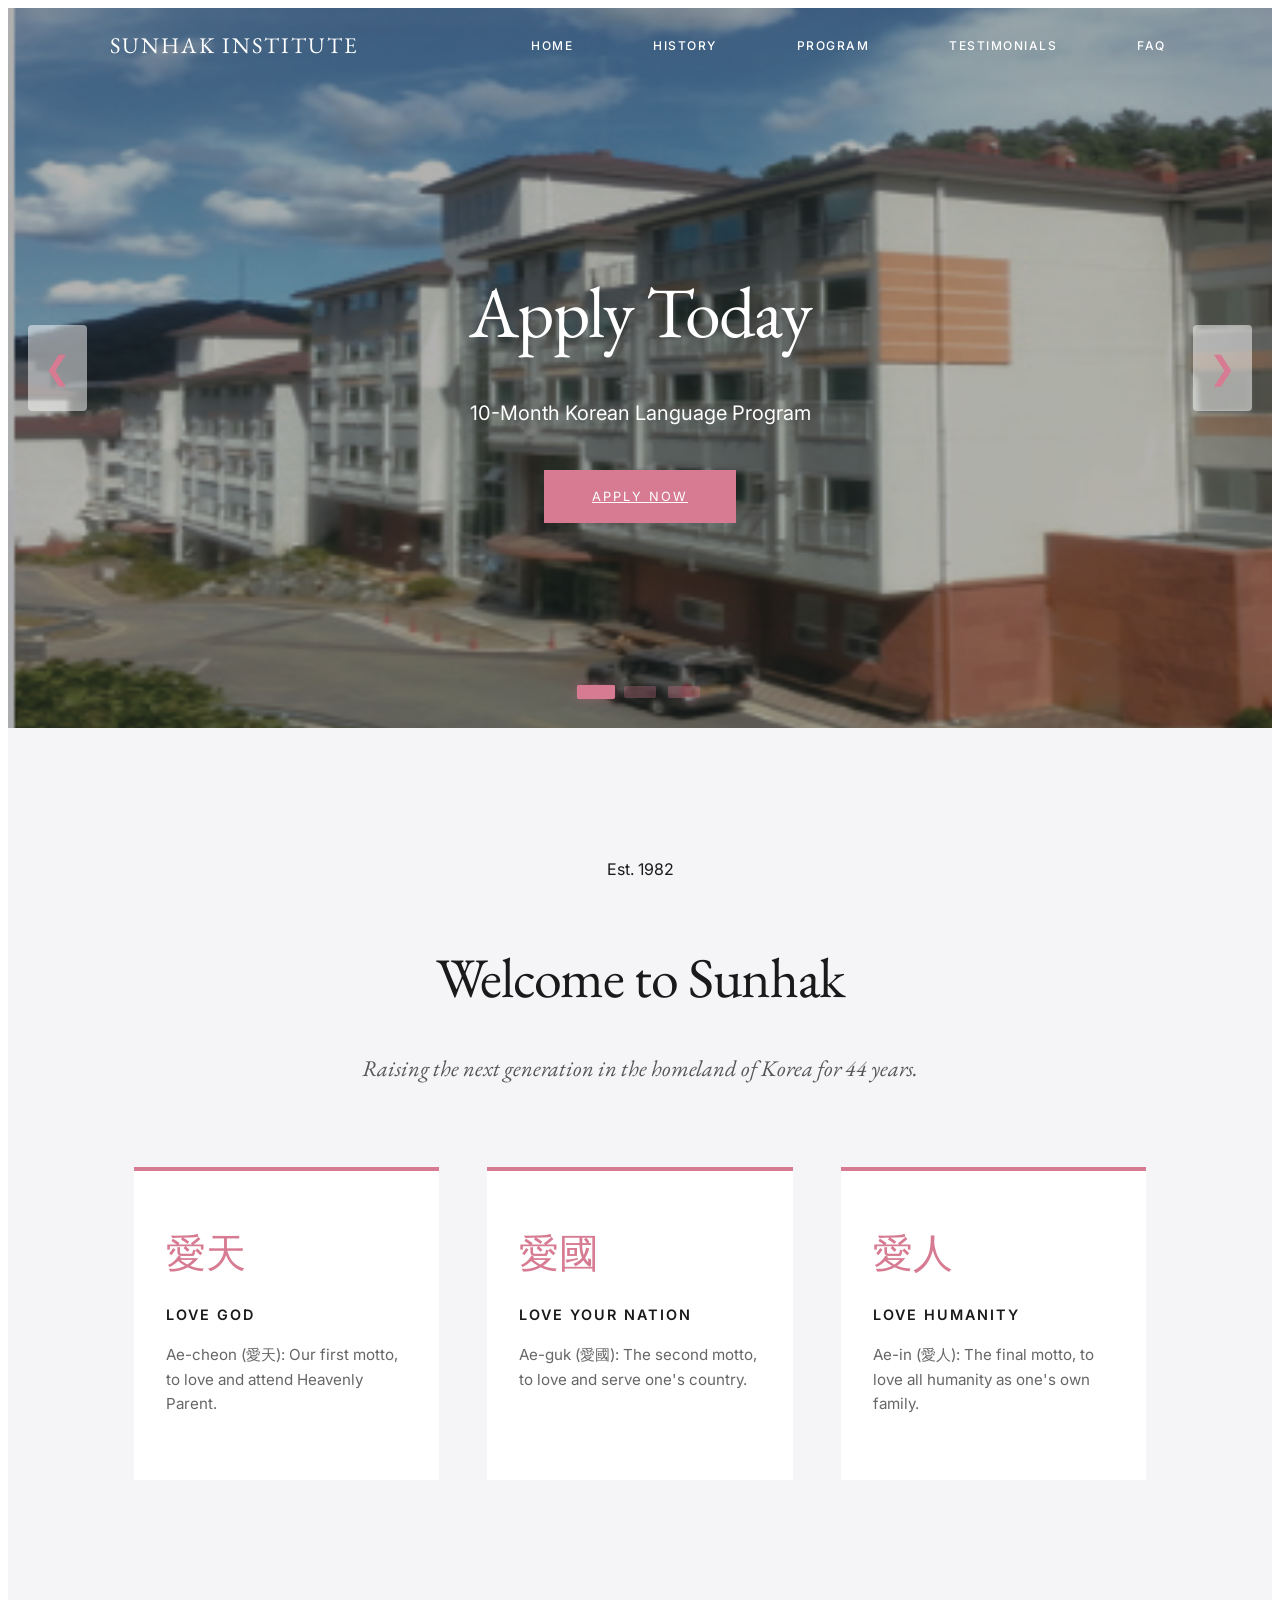
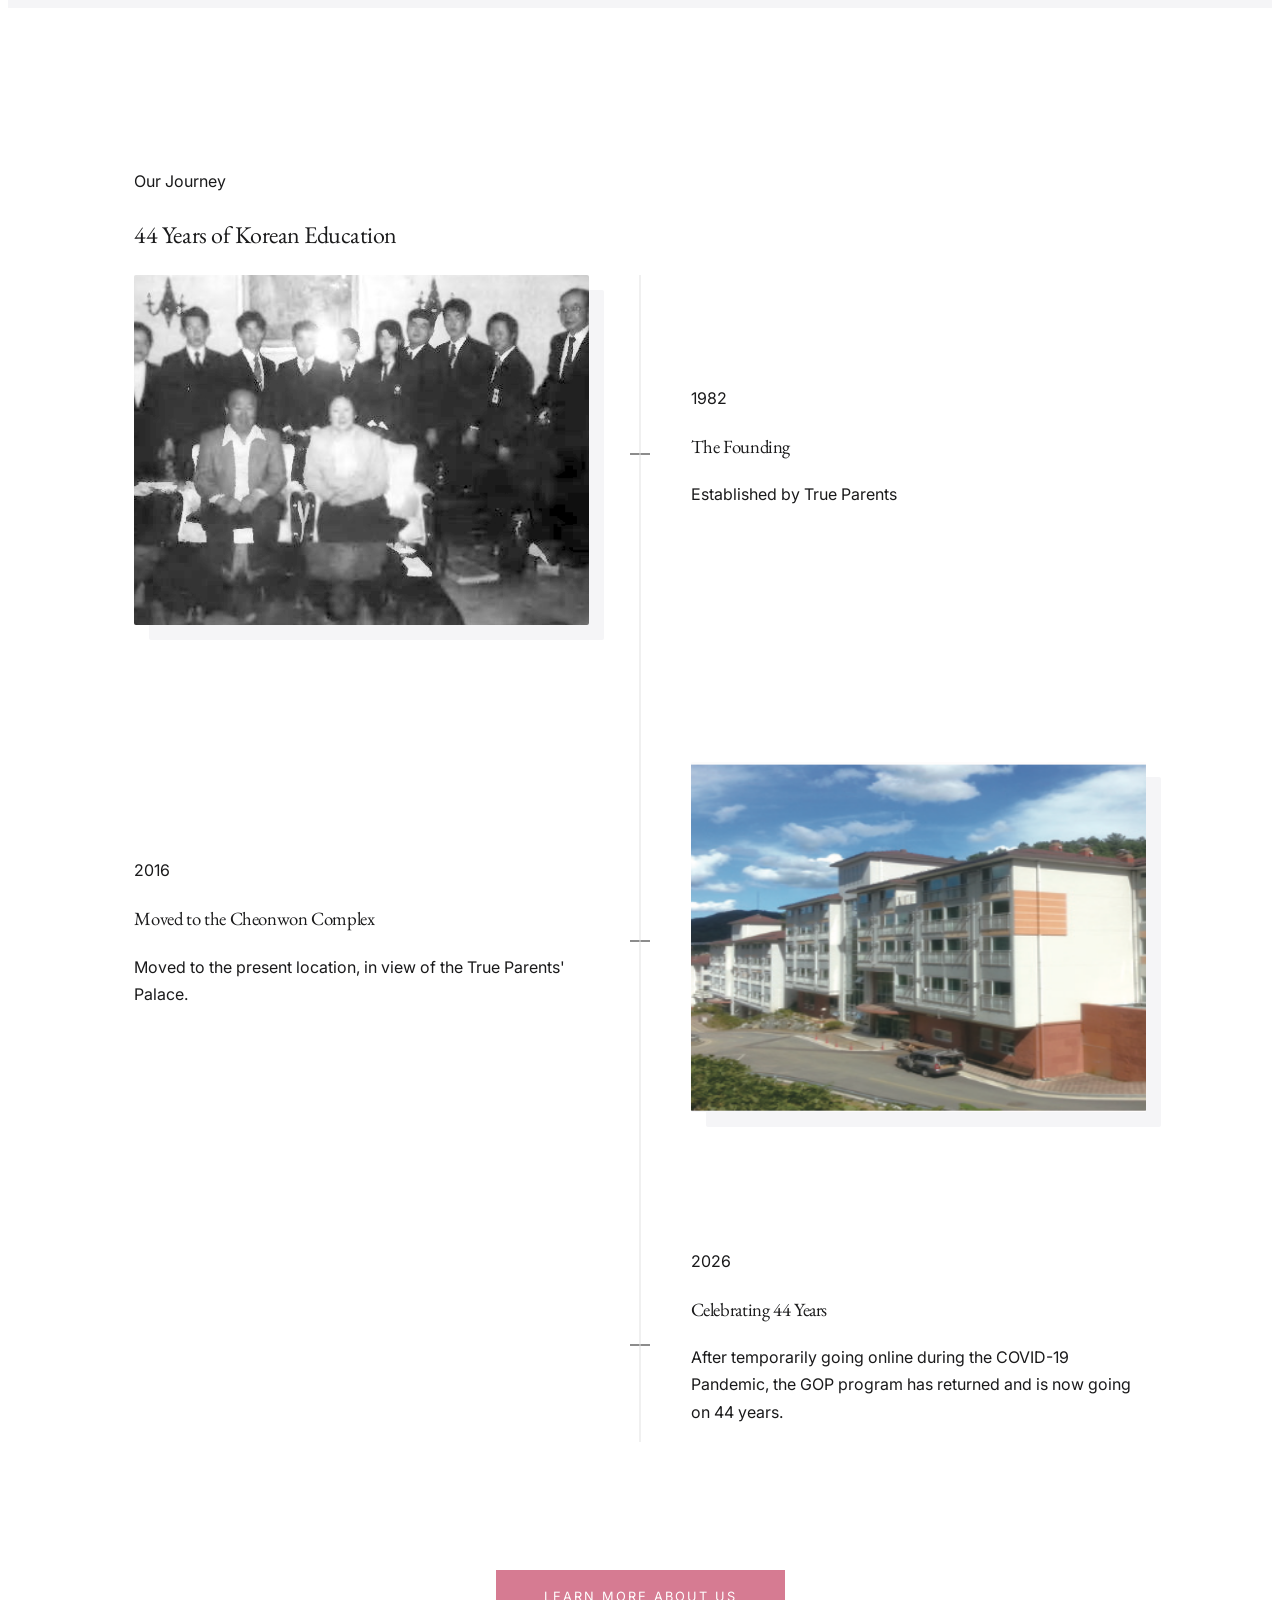
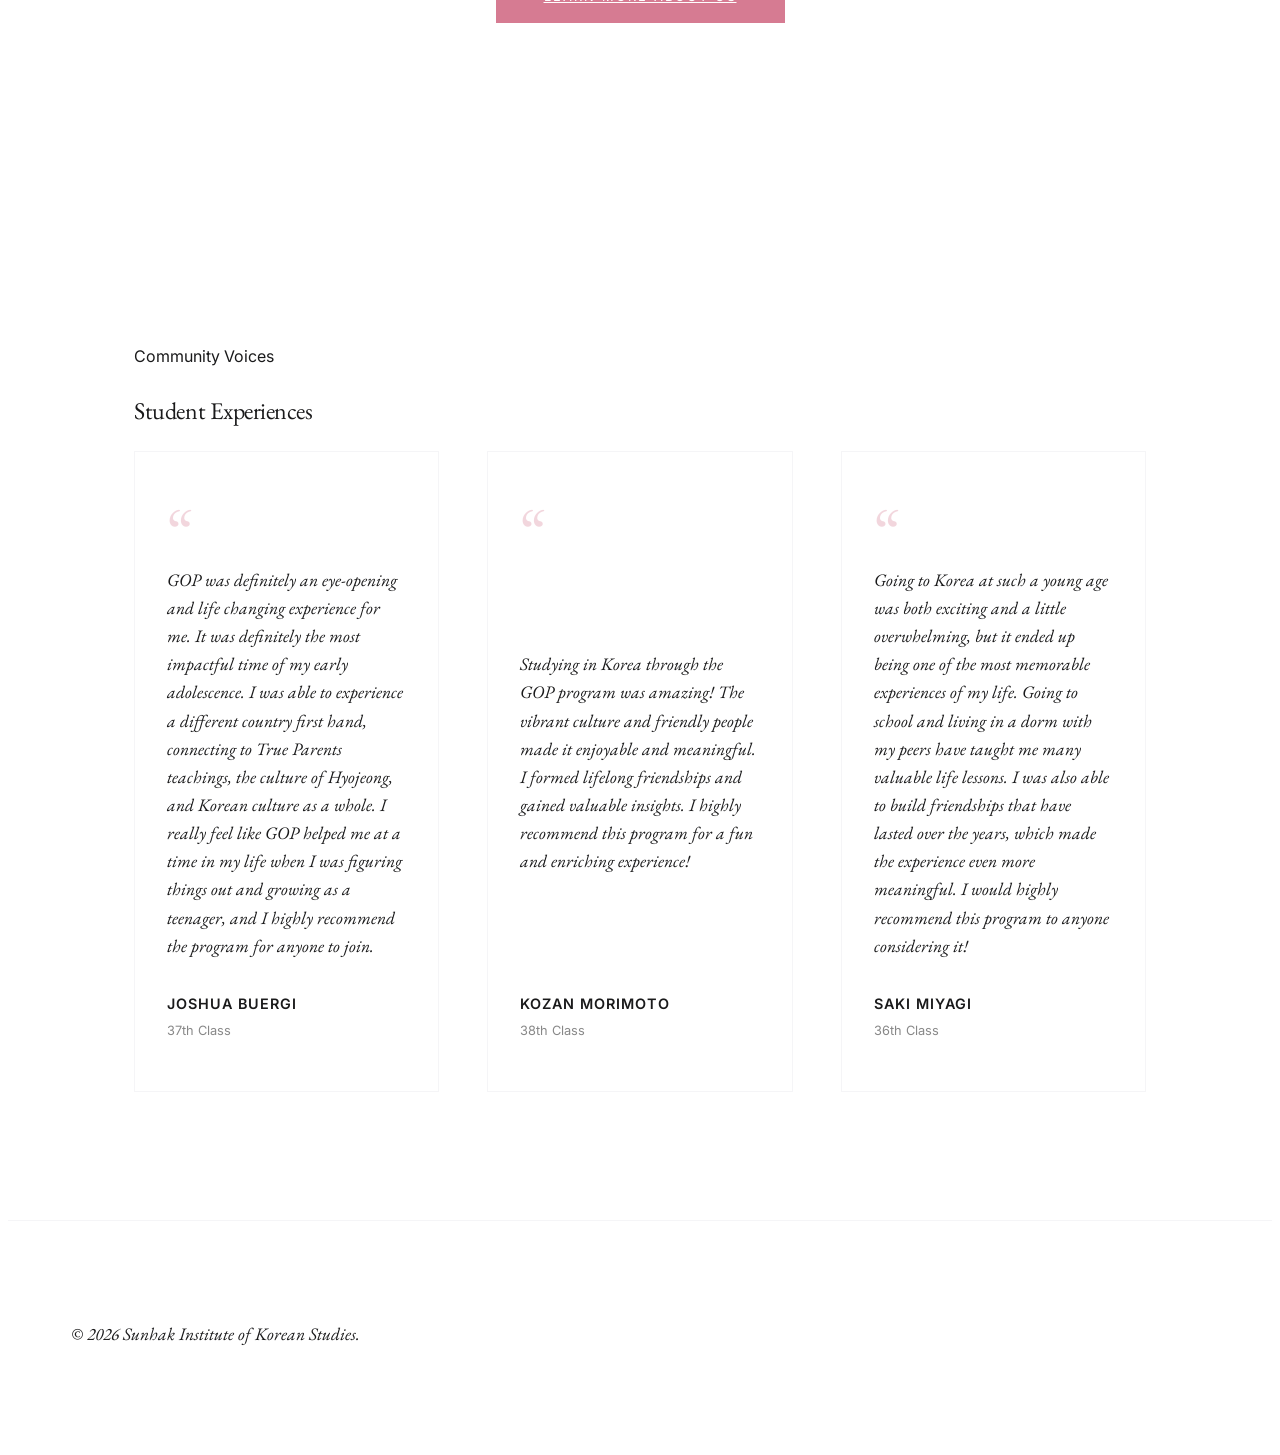
==== index.html @ 94f7184b "Added FAQ section" ====
<!DOCTYPE html>
<html lang="en">
<head>
    <meta charset="UTF-8">
    <meta name="viewport" content="width=device-width, initial-scale=1.0">
    <title>Sunhak | GOP</title>
    <link rel="stylesheet" href="style.css">
</head>
<body>
    
<header>
    <nav class="navbar">
        <div class="logo">SUNHAK INSTITUTE</div>
        <ul class="nav-links">
            <li><a href="#home">Home</a></li>
            <li><a href="#history">History</a></li>
            <li><a href="#program">Program</a></li>
            <li><a href="#testimonials">Testimonials</a></li>
            <li><a href="faq.html">FAQ</a></li>
        </ul>
    </nav>
</header>

<div class="overlay"></div>

<section class="hero-carousel">
    <div class="carousel-container">
        <div class="slide active slide-1">
            <div class="hero-content">
                <h1>Apply Today</h1>
                <p>10-Month Korean Language Program</p>
                <a href="#" class="btn-primary">Apply Now</a>
            </div>
        </div>

        <div class="slide slide-2">
            <div class="hero-content">
                <h1>Celebrating 44 Years</h1>
                <p>Teaching the next generation Korean since 1982.</p>
                <a href="#" class="btn-primary">About Us</a>
            </div>
        </div>

        <div class="slide slide-3">
            <div class="hero-content">
                <h1>Fostering Bilingual Leaders</h1>
                <a href="#" class="btn-primary">Testimonials</a>
            </div>
        </div>
    </div>

    <button class="prev" onclick="moveSlide(-1)">&#10094;</button>
    <button class="next" onclick="moveSlide(1)">&#10095;</button>
    
    <div class="carousel-dots">
        <span class="dot active" onclick="currentSlideTo(0)"></span>
        <span class="dot" onclick="currentSlideTo(1)"></span>
        <span class="dot" onclick="currentSlideTo(2)"></span>
    </div>
</section>

 <section class="welcome-section">
    <div class="welcome-intro">
        <span class="sub-label">Est. 1982</span>
        <h2>Welcome to Sunhak</h2>
        <p class="lead">Raising the next generation in the homeland of Korea for 44 years.</p>
    </div>

    <div class="hanja-grid">
        <div class="hanja-box">
            <span class="hanja">愛天</span>
            <h3>Love God</h3>
            <p class="hanja-definition">Ae-cheon (愛天): Our first motto, to love and attend Heavenly Parent.</p>
        </div>

        <div class="hanja-box">
            <span class="hanja">愛國</span>
            <h3>Love Your Nation</h3>
            <p class="hanja-definition">Ae-guk (愛國): The second motto, to love and serve one's country.</p>
        </div>

        <div class="hanja-box">
            <span class="hanja">愛人</span>
            <h3>Love Humanity</h3>
            <p class="hanja-definition">Ae-in (愛人): The final motto, to love all humanity as one's own family.</p>
        </div>
    </div>
</section>

<section id="history" class="history-section">
    <div class="section-title">
        <span class="sub-label">Our Journey</span>
        <h2>44 Years of Korean Education</h2>
    </div>

    <div class="timeline">
        <div class="timeline-item reveal">
            <div class="timeline-img">
                <img src="images/tparents-history.jpg" alt="True Parents GOP">
            </div>
            <div class="timeline-content">
                <span class="date">1982</span>
                <h3>The Founding</h3>
                <p>Established by True Parents</p>
            </div>
        </div>

        <div class="timeline-item reveal">
            <div class="timeline-img">
                <img src="images/facility.png" alt="Achasan Location">
            </div>
            <div class="timeline-content">
                <span class="date">2016</span>
                <h3>Moved to the Cheonwon Complex</h3>
                <p>Moved to the present location, in view of the True Parents' Palace.</p>
            </div>
        </div>
                <div class="timeline-item reveal">
            <div class="timeline-img">
            </div>
            <div class="timeline-content">
                <span class="date">2026</span>
                <h3>Celebrating 44 Years</h3>
                <p>After temporarily going online during the COVID-19 Pandemic, the GOP program has returned and is now going on 44 years.</p>
            </div>
        </div>
    </div>
    </div> <div class="timeline-footer reveal">
        <a href="#about" class="btn-primary">Learn More About Us</a>
    </div>
</section>

<section id="testimonials" class="testimonials-section">
    <div class="section-title reveal">
        <span class="sub-label">Community Voices</span>
        <h2>Student Experiences</h2>
    </div>

    <div class="testimonials-grid">
        <div class="testimonial-card reveal">
            <div class="quote-icon">“</div>
            <p class="testimonial-text">GOP was definitely an eye-opening and life changing experience for me. It was definitely the most impactful time of my early adolescence. I was able to experience a different country first hand, connecting to True Parents teachings, the culture of Hyojeong, and Korean culture as a whole. I really feel like GOP helped me at a time in my life when I was figuring things out and growing as a teenager, and I highly recommend the program for anyone to join.</p>
            <div class="testimonial-author">
                <div class="author-info">
                    <span class="author-name">Joshua Buergi</span>
                    <span class="author-class">37th Class</span>
                </div>
            </div>
        </div>

        <div class="testimonial-card reveal">
            <div class="quote-icon">“</div>
            <p class="testimonial-text">Studying in Korea through the GOP program was amazing! The vibrant culture and friendly people made it enjoyable and meaningful. I formed lifelong friendships and gained valuable insights. I highly recommend this program for a fun and enriching experience!</p>
            <div class="testimonial-author">
                <div class="author-info">
                    <span class="author-name">Kozan Morimoto</span>
                    <span class="author-class">38th Class</span>
                </div>
            </div>
        </div>

        <div class="testimonial-card reveal">
            <div class="quote-icon">“</div>
            <p class="testimonial-text">Going to Korea at such a young age was both exciting and a little overwhelming, but it ended up being one of the most memorable experiences of my life. Going to school and living in a dorm with my peers have taught me many valuable life lessons.
I was also able to build friendships that have lasted over the years, which made the experience even more meaningful. I would highly recommend this program to anyone considering it!</p>
            <div class="testimonial-author">
                <div class="author-info">
                    <span class="author-name">Saki Miyagi</span>
                    <span class="author-class">36th Class</span>
                </div>
            </div>
        </div>
    </div>
</section>

    <footer>
        <p>&copy; 2026 Sunhak Institute of Korean Studies.</p>
    </footer>
<button id="backToTop" title="Go to top">
    <svg width="20" height="20" viewBox="0 0 24 24" fill="none" stroke="currentColor" stroke-width="1.5" stroke-linecap="round" stroke-linejoin="round">
        <path d="M18 15l-6-6-6 6"/>
    </svg>
</button>
    <script src="script.js"></script>
</body>
</html>
---- style.css ----
/* Import a cleaner, more modern prestigious font (EB Garamond) */
@import url('https://fonts.googleapis.com/css2?family=EB+Garamond:ital,wght@0,400;0,500;1,400&family=Inter:wght@300;400;600&display=swap');

:root {
    --accent-pink: #D67B92;   /* Used sparingly for elegance */
    --paper-white: #FFFFFF;   /* Clean, modern slate */
    --ink-black: #1A1A1B;     /* High-authority text */
    --soft-gray: #F5F5F7;     /* Modern subtle backgrounds */
    
    --font-serif: 'EB Garamond', serif;
    --font-sans: 'Inter', sans-serif;
}
html {
    scroll-behavior: smooth;
    scroll-padding-top: 90px; /* Height of your navbar */
}
body {
    font-family: var(--font-sans);
    background-color: var(--paper-white);
    color: var(--ink-black);
    line-height: 1.7;
}

/* Headings: EB Garamond is the peak of academic elegance */
h1, h2, h3 {
    font-family: var(--font-serif);
    font-weight: 400; /* Lighter weight = more sophisticated */
    letter-spacing: -0.02em;
    color: var(--ink-black);
}

.logo {
    font-family: var(--font-serif);
    font-size: 1.5rem;
    text-transform: uppercase;
    letter-spacing: 2px;
}

.nav-links li {
    display: inline-block;
    margin: 0px 20px;
}

.nav-links a {
    font-size: 0.75rem;
    text-transform: uppercase;
    letter-spacing: 1.5px;
    font-weight: 500;
    color: var(--ink-black);
}
/* --- Sticky Navbar Base --- */
.navbar {
    position: fixed;
    top: 0;
    width: 100%;
    height: 90px; /* Tall and elegant at the start */
    z-index: 1000;
    background: transparent; /* Starts transparent over the hero */
    display: flex;
    align-items: center;
    justify-content: space-between;
    padding: 0 8%;
    transition: all 0.4s cubic-bezier(0.2, 1, 0.3, 1);
    box-sizing: border-box;
}

.nav-links {
    display: flex;
    list-style: none;
    gap: 2.5rem;
    margin: 0;
    padding: 0;
}

.nav-links a {
    text-decoration: none;
    font-size: 0.75rem;
    text-transform: uppercase;
    letter-spacing: 1.5px;
    font-weight: 500;
    color: #FFFFFF; /* White links to look good over hero images */
    transition: color 0.3s ease;
}

.logo {
    color: #FFFFFF;
    font-family: var(--font-serif);
    font-size: 1.4rem;
    letter-spacing: 2px;
}

/* --- SCROLLED STATE (The "Following" Bar) --- */
.navbar.scrolled {
    height: 70px; /* Shrinks slightly */
    background: rgba(255, 255, 255, 0.95); /* Becomes solid white/frosted */
    backdrop-filter: blur(10px); /* Modern frosted glass effect */
    box-shadow: 0 2px 20px rgba(0,0,0,0.05);
    padding: 0 5%;
}

.navbar.scrolled .logo,
.navbar.scrolled .nav-links a {
    color: var(--ink-black); /* Text turns dark when background turns white */
}

.nav-links a:hover {
    color: var(--accent-pink);
}

#jp {
    font-size: 15px;
}

#backToTop {
    position: fixed;
    bottom: 30px;
    right: 30px;
    z-index: 99;
    border: 1px solid var(--soft-gray);
    outline: none;
    background-color: var(--paper-white);
    color: var(--ink-black);
    cursor: pointer;
    width: 45px;
    height: 45px;
    border-radius: 50%; /* Perfect circle */
    display: flex;
    align-items: center;
    justify-content: center;
    transition: all 0.4s cubic-bezier(0.2, 1, 0.3, 1);
    opacity: 0; /* Hidden by default */
    visibility: hidden;
}

#backToTop:hover {
    background-color: var(--accent-pink);
    color: var(--paper-white);
    border-color: var(--accent-pink);
    transform: translateY(-5px);
}

/* Class to show the button via JS */
#backToTop.show {
    opacity: 1;
    visibility: visible;
}

/* Hero: Focus on typography and space, not big blocks of color */
.hero {
    padding: 12rem 5%;
    background-color: var(--paper-white);
    text-align: center;
}

.hero-content {
    /* Ensure the content block itself is a column flexbox */
    display: flex;
    flex-direction: column; 
    align-items: center;    
    justify-content: center;
    
    width: 100%;
    max-width: 900px;
    /* Remove any implicit margins that might push it off-center */
    margin: 0; 
}

.hero-carousel {
    position: relative;
    height: 80vh; /* Takes up 80% of the screen height */
    overflow: hidden;
}

.carousel-container {
    height: 100%;
    width: 100%;
}

.slide {
    position: absolute;
    top: 0;
    left: 0;
    width: 100%;
    height: 100%;
    opacity: 0;
    transition: opacity 0.8s ease-in-out;
    
    /* This centers the .hero-content within the slide */
    display: flex;
    align-items: center;    /* Vertical centering */
    justify-content: center; /* Horizontal centering */
    text-align: center;
    padding: 0 10%;
    box-sizing: border-box; /* Ensures padding doesn't break width */

    background-size: cover; /* This zooms to fill the screen */
    background-position: center;
    background-repeat: no-repeat;
    background-color: var(--paper-white);
}

.slide h1 {
    font-size: 4.5rem;
    margin-bottom: 1.5rem;
    line-height: 1.1;
}

.slide p {
    font-size: 1.25rem;
    max-width: 650px;
    margin-bottom: 2.5rem;
}

.slide.active {
    opacity: 1;
    z-index: 1;
}

/* Specific Slide Backgrounds */
.slide-1 {
    background-image: linear-gradient(rgba(0,0,0,0.3), rgba(0,0,0,0.3)), 
    url('/images/facility.png');
}

.slide-2 {
    background-image: linear-gradient(rgba(0,0,0,0.3), rgba(0,0,0,0.3)), 
    url('/images/tparents\ gop.png');
}

.slide-3 {
    background-image: linear-gradient(rgba(0,0,0,0.2), rgba(0,0,0,0.2)), 
                      url('images/amy-smile.png');
}

/* Optional: If 'contain' makes it too small, use a percentage */
/* background-size: 60% auto; */

/* Ensure images cover the whole area and stay centered */
.slide {
    background-size: cover;
    background-position: center;
    background-repeat: no-repeat;
    /* ... existing flex and transition properties ... */
}

/* Adjust Text Color for better contrast on photos */
.slide h1, .slide p {
    color: #FFFFFF; /* White text usually looks better over photos */
    text-shadow: 0 2px 10px rgba(0,0,0,0.2); /* Subtle shadow for depth */
}

.slide.slide-2 h1, .slide.slide-2 p {
    color: #ffffff; /* If slide 2 is a very light photo, keep dark text */
}

/* Arrows */
.prev, .next {
    /* Changed color: var(--dark-pink) to var(--accent-pink) to match your :root */
    color: var(--accent-pink); 
    position: absolute;
    top: 50%;
    transform: translateY(-50%);
    background: rgba(255, 255, 255, 0.5);
    border: none;
    padding: 1.5rem 1rem;
    font-size: 2rem;
    cursor: pointer;
    z-index: 10;
    transition: all 0.3s;
    border-radius: 4px;
}

.prev:hover, .next:hover {
    background: var(--accent-pink);
    color: white;
}

.prev { left: 20px; }
.next { right: 20px; }

.carousel-dots {
    position: absolute;
    bottom: 30px; /* Positions them near the bottom of the hero */
    left: 50%;
    transform: translateX(-50%);
    display: flex;
    gap: 12px;
    z-index: 15;
}

.dot {
    width: 30px;
    height: 10px;
    background-color: rgba(214, 123, 146, 0.3); /* Transparent version of your pink */
    border-radius: 2px;
    cursor: pointer;
    transition: all 0.4s ease;
    border: 1px solid transparent;
}

.dot.active {
    background-color: var(--accent-pink);
    transform: scale(1.2); /* Makes the active dot slightly larger */
    box-shadow: 0 0 10px rgba(214, 123, 146, 0.4);
}

.dot:hover {
    background-color: var(--accent-pink);
    opacity: 0.7;
}

/* Ensure the button hover we made earlier still works here */
.btn-primary:hover {
    background-color: #A65166;
}

/* Buttons: Minimalist and sharp */
.btn-primary {
    padding: 1rem 3rem;
    background-color: var(--accent-pink);
    color: var(--paper-white);
    font-size: 0.8rem;
    text-transform: uppercase;
    letter-spacing: 2px;
    transition: 0.3s ease;
}

.btn-primary:hover {
    background-color: #A65166; 
}

/* Service Cards: No shadows, just thin hairlines */
.service-card {
    border: 1px solid #E1E1E1;
    padding: 4rem 2rem;
    background: transparent;
    transition: border-color 0.4s ease;
}

.service-card:hover {
    border-color: var(--accent-pink);
    transform: none; /* No "bouncy" effects for prestige sites */
}

.welcome-section {
    padding: 8rem 10%;
    background-color: var(--soft-gray);
    text-align: center; /* Centers the intro text */
}

.welcome-intro {
    max-width: 800px;
    margin: 0 auto 5rem auto;
}

.welcome-intro h2 {
    font-size: 3.5rem;
    margin-bottom: 1.5rem;
}

.welcome-intro .lead {
    font-family: var(--font-serif);
    font-size: 1.4rem;
    color: #555;
    font-style: italic;
}

/* The 3-Box Grid */
.hanja-grid {
    display: grid;
    grid-template-columns: repeat(3, 1fr);
    gap: 3rem;
    margin-top: 2rem;
}

.hanja-box {
    background: var(--paper-white);
    padding: 3rem 2rem;
    border: 1px solid var(--light-pink);
    border-top: 4px solid var(--accent-pink); /* Strong top accent line */
    transition: all 0.4s ease;
    text-align: left; /* Text inside boxes looks better left-aligned */
}

.hanja-box:hover {
    transform: translateY(-10px);
    box-shadow: 0 15px 30px rgba(214, 123, 146, 0.1);
}

.hanja {
    display: block;
    font-family: var(--font-serif);
    font-size: 2.5rem;
    color: var(--accent-pink);
    margin-bottom: 1rem;
}

.hanja-box h3 {
    font-family: var(--font-sans);
    text-transform: uppercase;
    font-size: 0.9rem;
    letter-spacing: 2px;
    font-weight: 600;
    margin-bottom: 1rem;
    color: var(--ink-black);
}

.hanja-definition {
    font-size: 0.95rem;
    line-height: 1.6;
    color: #666;
}

/* Mobile Responsiveness */
@media (max-width: 992px) {
    .hanja-grid {
        grid-template-columns: 1fr; /* Stack boxes on small screens */
        gap: 2rem;
    }
    
    .welcome-section {
        padding: 5rem 5%;
    }
}

.history-section {
    padding: 10rem 10%;
    background-color: var(--paper-white);
}

.timeline {
    position: relative;
    max-width: 1100px;
    margin: 0 auto;
}

/* The Vertical Spine */
.timeline::after {
    content: '';
    position: absolute;
    width: 1px;
    background-color: var(--light-pink);
    top: 0;
    bottom: 0;
    left: 50%;
    transform: translateX(-50%);
}

.timeline-item {
    display: flex;
    justify-content: space-between;
    align-items: center;
    width: 100%;
    margin-bottom: 8rem;
    position: relative;
}

/* Staggered Layout Logic */
.timeline-item:nth-child(even) {
    flex-direction: row-reverse;
}

.timeline-img, .timeline-content {
    width: 45%; /* Keeps them from hitting the center line */
}

.timeline-img img {
    width: 100%;
    height: 350px;
    object-fit: cover;
    border-radius: 2px;
    box-shadow: 15px 15px 0px var(--soft-gray); /* Sophisticated offset shadow */
}

/* Scroll Transition States */
/* Scroll Transition States */
.reveal {
    opacity: 0;
    transform: translateY(50px);
    /* Increase duration to 1.2s for a more 'prestigious' slower fade */
    transition: opacity 1.2s ease-out, transform 1.2s ease-out;
}

.reveal.active {
    opacity: 1;
    transform: translateY(0);
}

.timeline::after {
    content: '';
    position: absolute;
    width: 1px; /* Hairline thin */
    background-color: #E1E1E1; /* Light gray */
    top: 0;
    bottom: 0;
    left: 50%;
    transform: translateX(-50%);
}

/* The Sleek Dash Points */
.timeline-item::before {
    content: '';
    position: absolute;
    left: 50%;
    top: 50%;
    transform: translate(-50%, -50%);
    
    /* Creating the Dash */
    width: 20px;       /* Width of the dash */
    height: 1px;       /* Match the thickness of the spine */
    background-color: var(--ink-black); /* Dark slate/gray for the dash */
    
    z-index: 2;
}

@media (max-width: 768px) {
    .timeline-item, .timeline-item:nth-child(even) { 
        flex-direction: column; 
        align-items: flex-start;
        padding-left: 50px;
    }
    .timeline-img, .timeline-content { width: 100%; }
    .timeline-item::before { left: 20px; }
}
.timeline-footer {
    display: flex;
    justify-content: center;
    margin-top: 5rem; /* Space between the last timeline item and the button */
    padding-bottom: 2rem;
}
.timeline-footer::before {
    content: '';
    position: absolute;
    top: -2.5rem;
    width: 50px;
    height: 1px;
    background-color: var(--light-pink);
}
.program-section {
    padding: 8rem 10%;
    background-color: var(--soft-gray);
}

.monthly-grid {
    display: grid;
    grid-template-columns: 1fr 1fr; /* Two equal columns */
    column-gap: 6rem;
    row-gap: 4rem;
    max-width: 1100px;
    margin: 0 auto;
}

.month-card {
    display: flex;
    flex-direction: column;
    border-top: 1px solid #E1E1E1; /* Subtle line above each entry */
    padding-top: 1.5rem;
}

.month-head {
    display: flex;
    align-items: center;
    gap: 15px;
    margin-bottom: 1rem;
}

.month-name {
    font-family: var(--font-sans);
    font-weight: 600;
    font-size: 0.75rem;
    text-transform: uppercase;
    letter-spacing: 2px;
    color: var(--accent-pink);
}

.month-head .dash {
    height: 1px;
    width: 30px;
    background-color: var(--ink-black);
}

.month-body h3 {
    font-size: 1.6rem;
    margin-bottom: 0.5rem;
    line-height: 1.2;
}

.month-body p {
    font-size: 1rem;
    color: #666;
}

.month-body strong {
    font-family: var(--font-sans);
    font-size: 0.8rem;
    text-transform: uppercase;
    color: var(--ink-black);
    letter-spacing: 0.5px;
}

/* Responsive: Switch to one column on smaller screens */
@media (max-width: 992px) {
    .monthly-grid {
        grid-template-columns: 1fr;
        row-gap: 3rem;
    }
}
.faq-cta {
    display: flex;
    flex-direction: column;
    align-items: center;
    gap: 1.5rem; /* Space between button and subtext */
}

.cta-subtext {
    font-family: var(--font-serif);
    font-style: italic;
    font-size: 1.1rem;
    color: #666;
    max-width: 400px;
    line-height: 1.4;
}
.testimonials-section {
    padding: 8rem 10%;
    background-color: var(--paper-white);
}

.testimonials-grid {
    display: grid;
    grid-template-columns: repeat(3, 1fr);
    gap: 3rem;
    max-width: 1200px;
    margin: 0 auto;
}

.testimonial-card {
    padding: 3rem 2rem;
    border: 1px solid var(--soft-gray);
    display: flex;
    flex-direction: column;
    justify-content: space-between;
    transition: transform 0.4s ease;
}

.testimonial-card:hover {
    border-color: var(--accent-pink);
}

.quote-icon {
    font-family: var(--font-serif);
    font-size: 4rem;
    color: var(--accent-pink);
    line-height: 1;
    margin-bottom: -1rem;
    opacity: 0.3;
}

.testimonial-text {
    font-family: var(--font-serif);
    font-style: italic;
    font-size: 1.1rem;
    color: var(--ink-black);
    line-height: 1.6;
    margin-bottom: 2rem;
}

.testimonial-author {
    display: flex;
    align-items: center;
    gap: 15px;
}

.author-img {
    width: 60px;
    height: 60px;
    border-radius: 50%; /* Makes the image a perfect circle */
    object-fit: cover;
    border: 2px solid var(--soft-gray);
}

.author-name {
    display: block;
    font-family: var(--font-sans);
    font-weight: 600;
    font-size: 0.9rem;
    text-transform: uppercase;
    letter-spacing: 1px;
}

.author-class {
    font-size: 0.8rem;
    color: #888;
}

/* Responsive: Stack on mobile */
@media (max-width: 992px) {
    .testimonials-grid {
        grid-template-columns: 1fr;
        gap: 2rem;
    }
}
footer {
    padding: 5rem 5%;
    border-top: 1px solid var(--soft-gray);
    font-family: var(--font-serif);
    font-style: italic;
    font-size: 1.1rem;
}

.faq-section {
    padding: 10rem 10% 5rem 10%;
    background-color: var(--paper-white);
}

.faq-container {
    max-width: 900px;
    margin: 0 auto;
}

.faq-category h3 {
    font-family: var(--font-sans);
    font-size: 0.85rem;
    text-transform: uppercase;
    letter-spacing: 2px;
    color: var(--accent-pink);
    margin: 4rem 0 2rem 0;
    border-bottom: 1px solid var(--soft-gray);
    padding-bottom: 10px;
}

.faq-item {
    margin-bottom: 1.5rem;
    border-bottom: 1px solid var(--soft-gray);
    padding-bottom: 1.5rem;
}

.faq-question h4 {
    font-family: var(--font-serif);
    font-size: 1.4rem;
    color: var(--ink-black);
    margin-bottom: 1rem;
    cursor: default;
}

.faq-answer p {
    font-size: 1.05rem;
    color: #666;
    line-height: 1.6;
}

/* Hover effect to make it feel interactive */
.faq-item:hover {
    border-color: var(--accent-pink);
}
/* --- FAQ Page Specifics --- */
.faq-page .navbar {
    background-color: var(--paper-white) !important;
    border-bottom: 1px solid var(--soft-gray);
    height: 70px; /* Start at the compact size on sub-pages */
}

/* Force dark text for visibility on white background */
.faq-page .navbar .logo,
.faq-page .navbar .nav-links a {
    color: var(--ink-black) !important;
}

/* Maintain the glass effect on scroll for the FAQ page */
.faq-page .navbar.scrolled {
    background-color: rgba(255, 255, 255, 0.95) !important;
    backdrop-filter: blur(10px);
}

/* FAQ Content Layout */
.faq-section {
    padding: 10rem 10% 5rem 10%;
    background-color: var(--paper-white);
}

.faq-container {
    max-width: 900px;
    margin: 0 auto;
}

.faq-category h3 {
    font-family: var(--font-sans);
    font-size: 0.85rem;
    text-transform: uppercase;
    letter-spacing: 2px;
    color: var(--accent-pink);
    margin: 4rem 0 2rem 0;
    border-bottom: 1px solid var(--soft-gray);
    padding-bottom: 10px;
}

.faq-item {
    margin-bottom: 1.5rem;
    border-bottom: 1px solid var(--soft-gray);
    padding-bottom: 1.5rem;
}
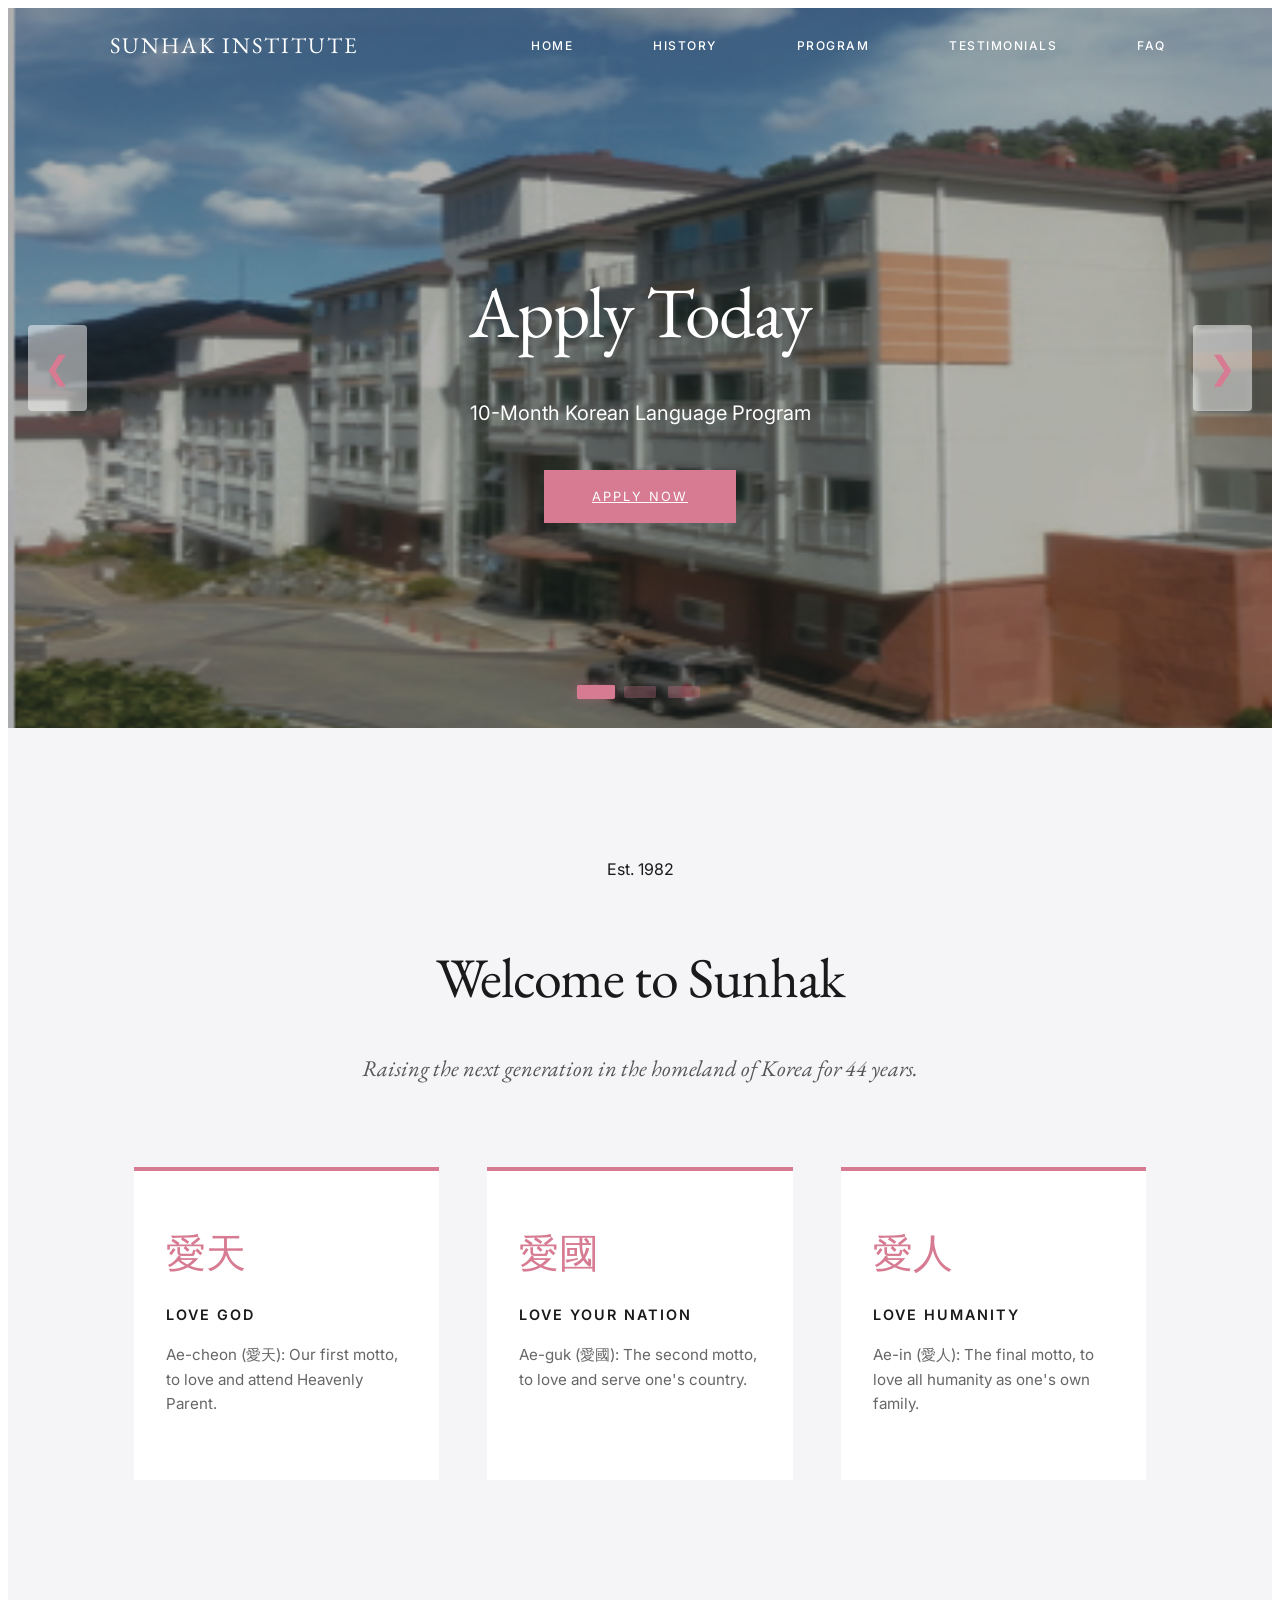
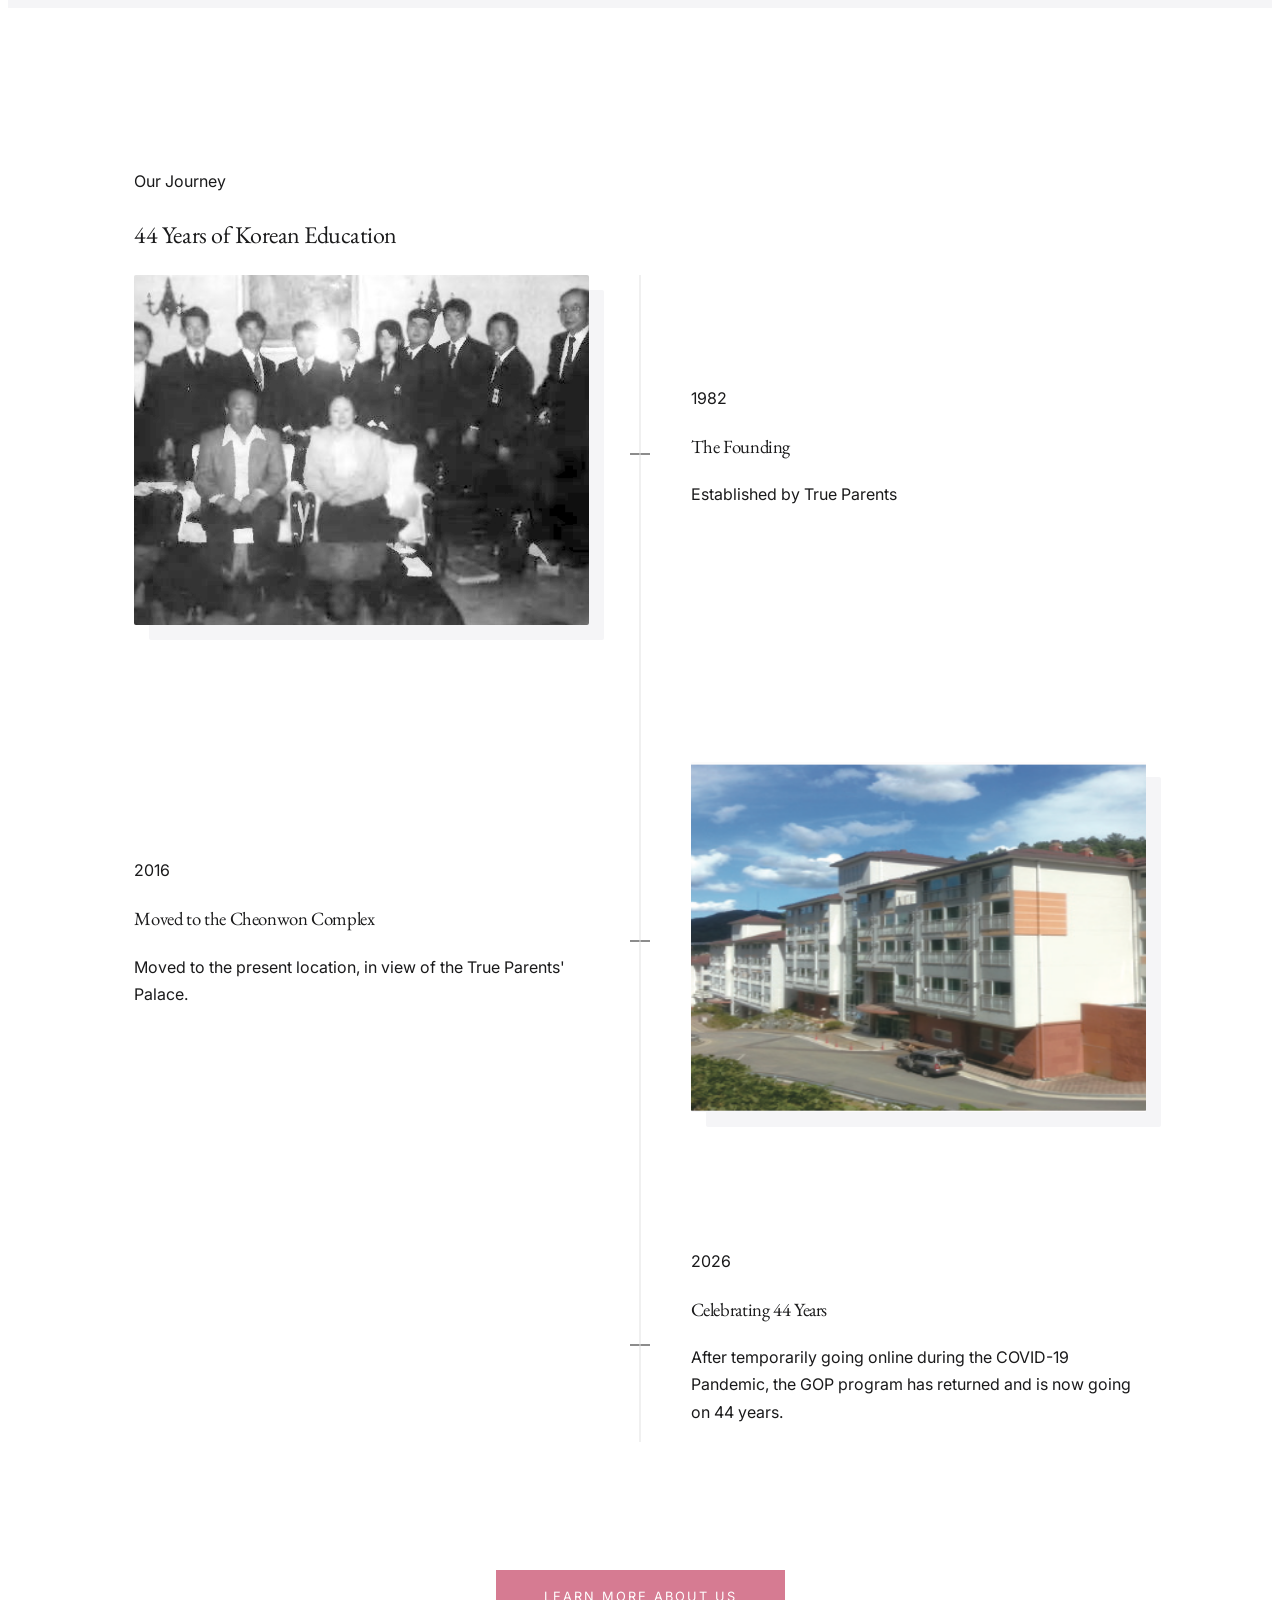
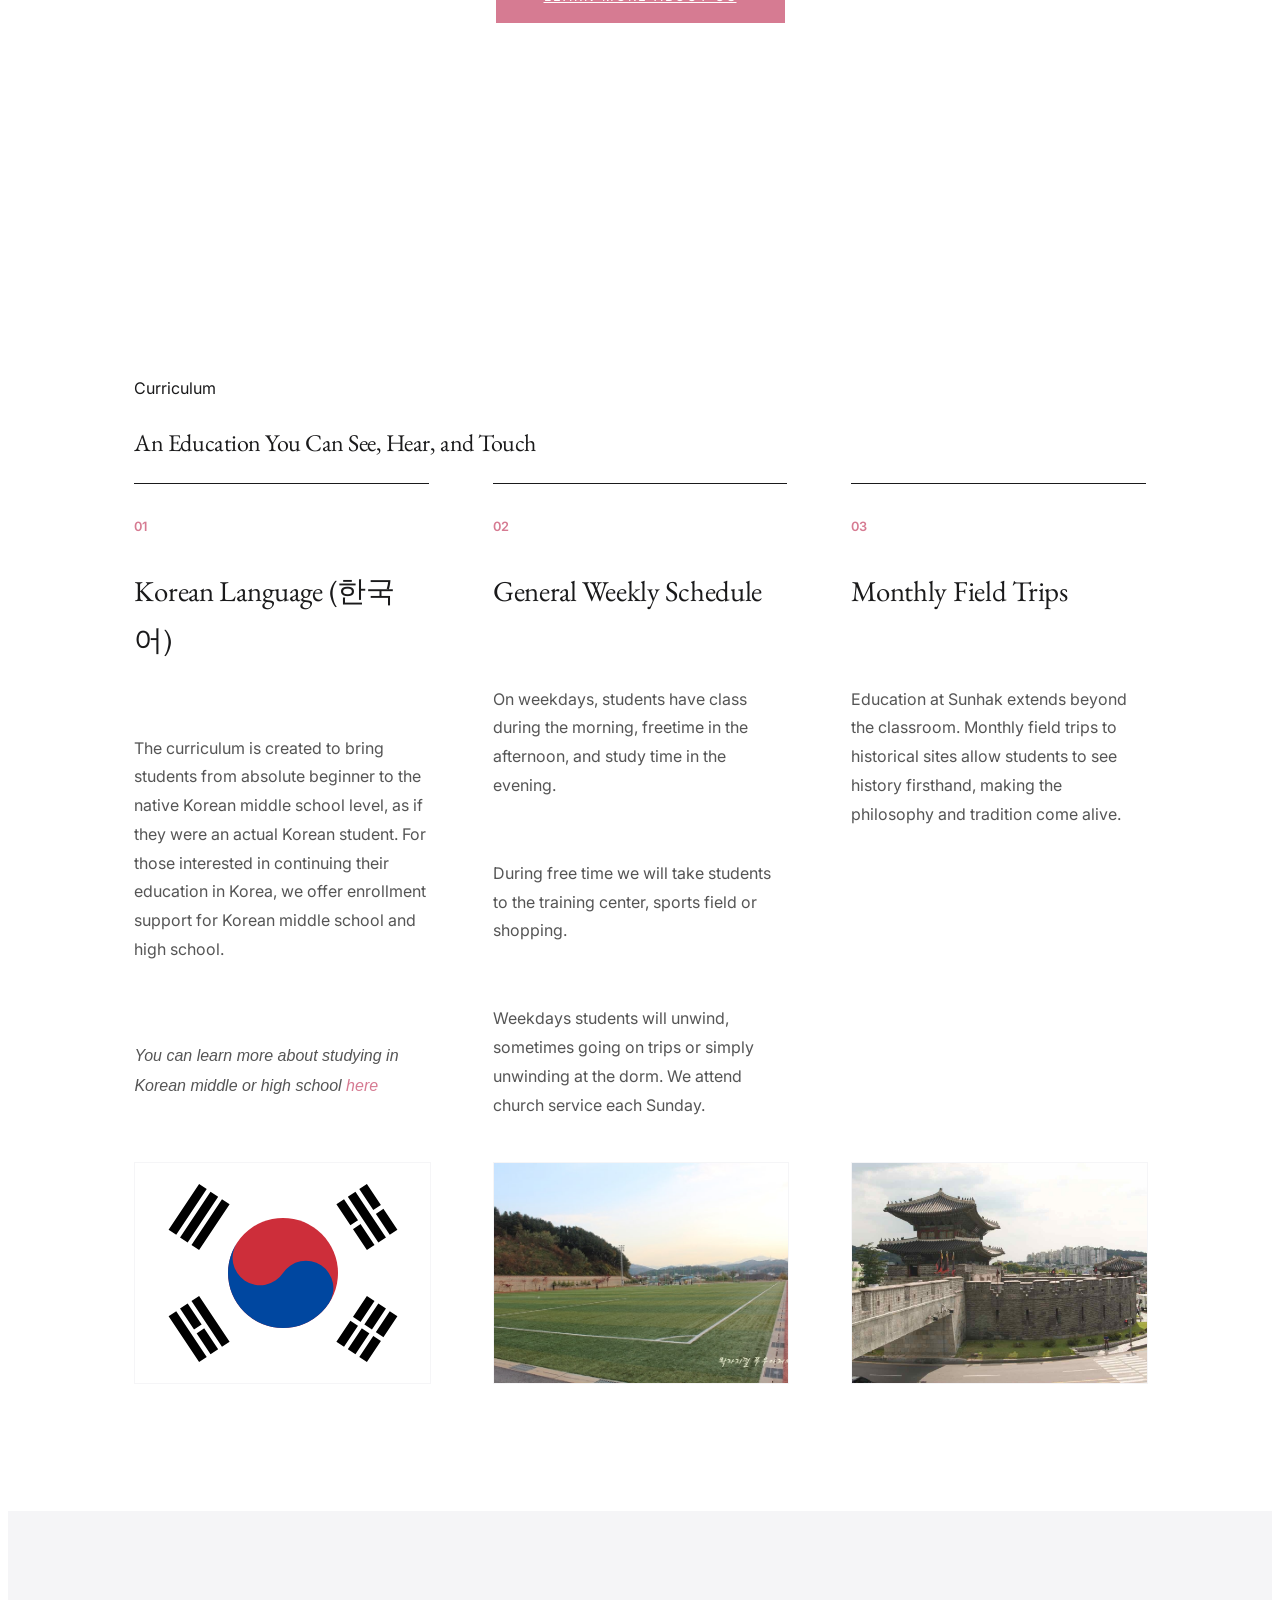
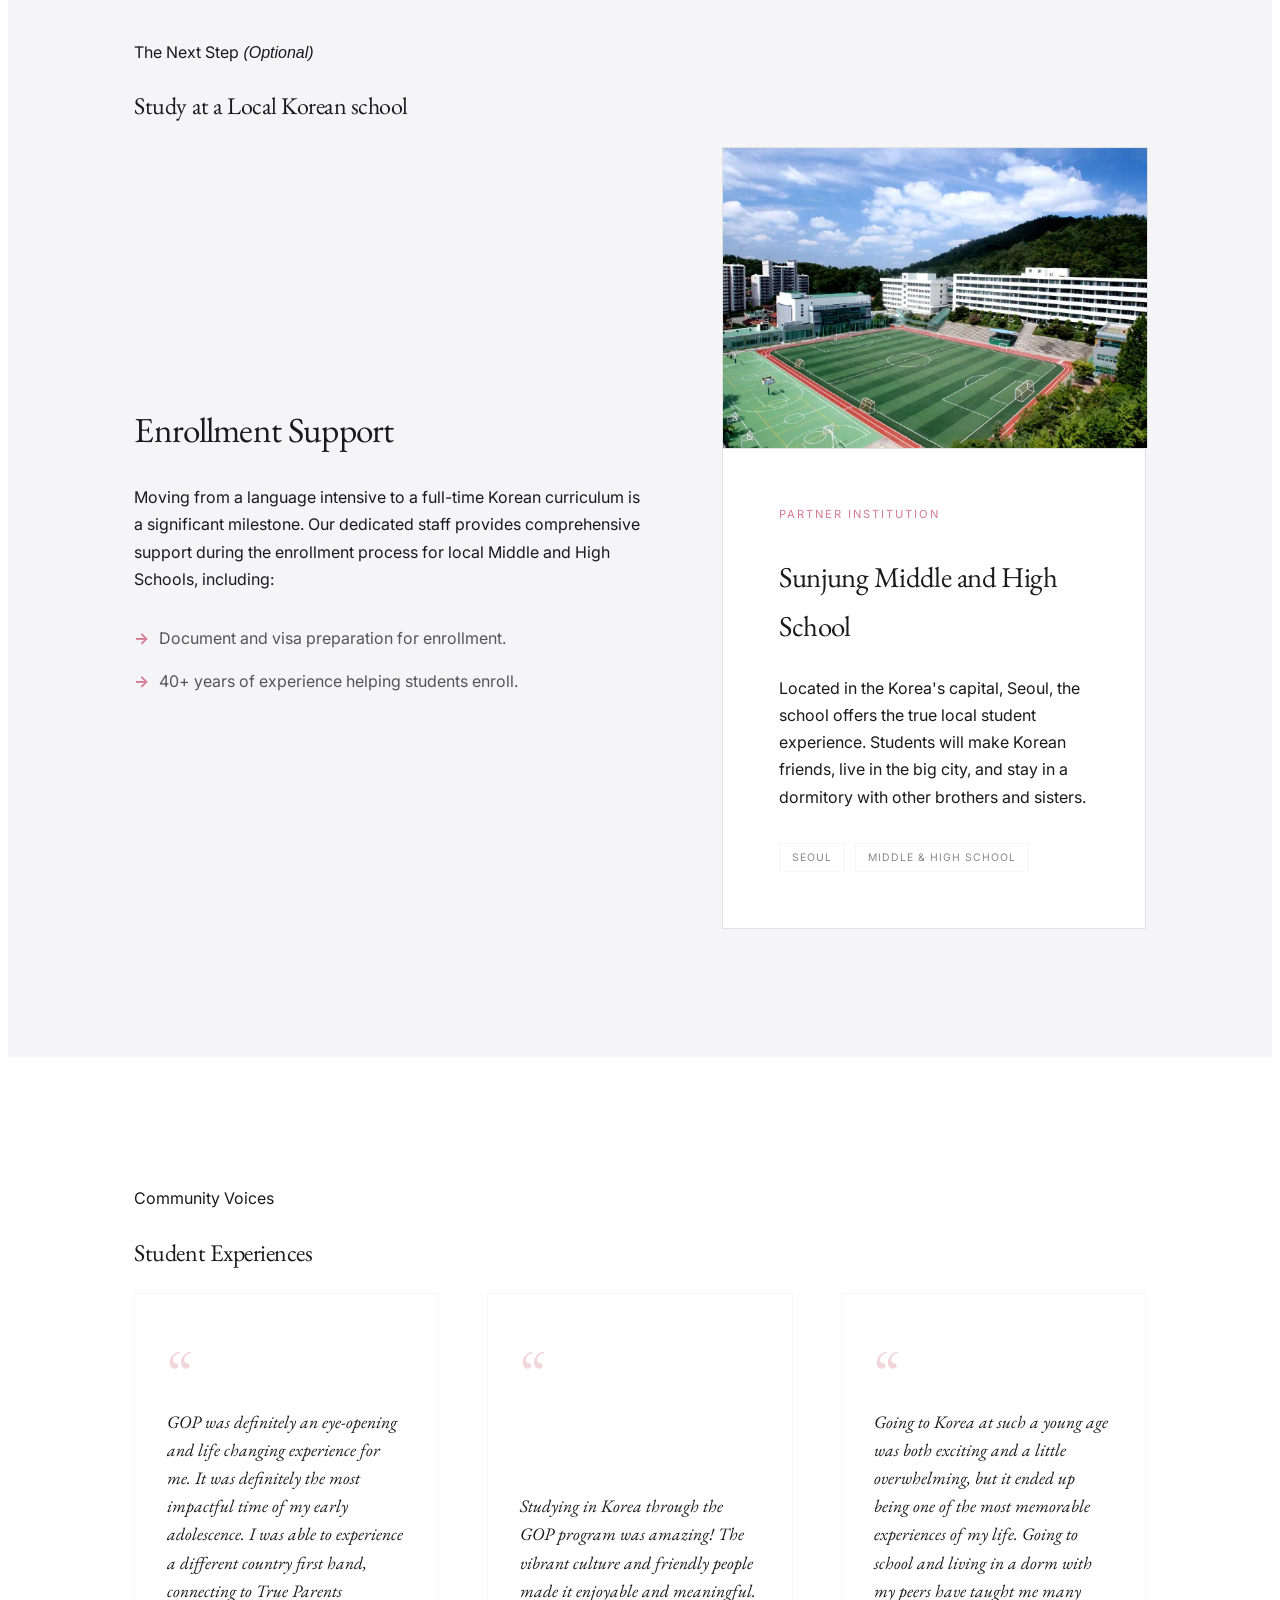
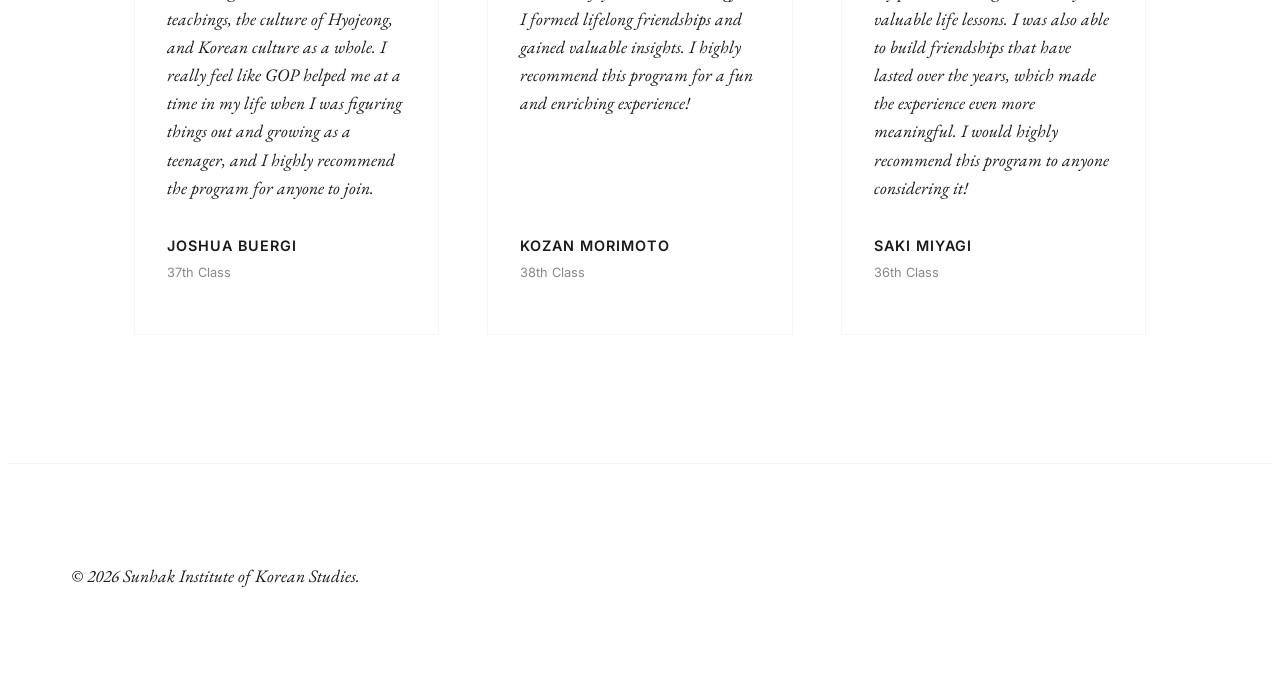
==== commit 78dabb5f: "Added program details section" ====
--- a/index.html
+++ b/index.html
@@ -14,7 +14,7 @@
         <ul class="nav-links">
             <li><a href="#home">Home</a></li>
             <li><a href="#history">History</a></li>
-            <li><a href="#program">Program</a></li>
+            <li><a href="#program-details">Program</a></li>
             <li><a href="#testimonials">Testimonials</a></li>
             <li><a href="faq.html">FAQ</a></li>
         </ul>
@@ -129,7 +129,82 @@
         <a href="#about" class="btn-primary">Learn More About Us</a>
     </div>
 </section>
-
+<section id="program-details" class="program-details-section">
+    <div class="section-title reveal">
+        <span class="sub-label">Curriculum</span>
+        <h2>An Education You Can See, Hear, and Touch</h2>
+    </div>
+
+    <div class="details-grid">
+        <div class="detail-item reveal">
+            <div class="detail-header">
+                <span class="detail-number">01</span>
+                <h3>Korean Language (한국어)</h3>
+            </div>
+            <p>The curriculum is created to bring students from absolute beginner to the native Korean middle school level, as if they were an actual Korean student. For those interested in continuing their education in Korea, we offer enrollment support for Korean middle school and high school.</p>
+            <p><i>You can learn more about studying in Korean middle or high school <a href="#sunjung">here</a></i></p>
+            <div class="detail-img">
+                <img src="images/korean-flag.svg" alt="Korean Language Class">
+            </div>
+        </div>
+
+        <div class="detail-item reveal">
+            <div class="detail-header">
+                <span class="detail-number">02</span>
+                <h3>General Weekly Schedule</h3>
+            </div>
+            <p>On weekdays, students have class during the morning, freetime in the afternoon, and study time in the evening.</p>
+            <p>During free time we will take students to the training center, sports field or shopping.</p>
+            <p>Weekdays students will unwind, sometimes going on trips or simply unwinding at the dorm. We attend church service each Sunday.</p>
+            <div class="detail-img">
+                <img src="images/sport-field.jpeg" alt="sport-field">
+            </div>
+        </div>
+
+        <div class="detail-item reveal">
+            <div class="detail-header">
+                <span class="detail-number">03</span>
+                <h3>Monthly Field Trips</h3>
+            </div>
+            <p>Education at Sunhak extends beyond the classroom. Monthly field trips to historical sites allow students to see history firsthand, making the philosophy and tradition come alive.</p>
+            <div class="detail-img">
+                <img src="images/hwaseong-fortress.jpg" alt="hwaseong-fortress">
+            </div>
+        </div>
+    </div>
+</section>
+<section id="school-transition" class="transition-section">
+    <div class="section-title reveal">
+        <span class="sub-label">The Next Step <i>(Optional)</i></span>
+        <h2>Study at a Local Korean school</h2>
+    </div>
+
+    <div class="transition-container">
+        <div class="transition-info reveal">
+            <h3>Enrollment Support</h3>
+            <p>Moving from a language intensive to a full-time Korean curriculum is a significant milestone. Our dedicated staff provides comprehensive support during the enrollment process for local Middle and High Schools, including:</p>
+            <ul class="support-list">
+                <li>Document and visa preparation for enrollment.</li>
+                <li>40+ years of experience helping students enroll.</li>
+            </ul>
+        </div>
+
+        <div class="school-highlight reveal">
+            <div class="school-img-container">
+                <img src="images/sunjung campus.webp" alt="Cheongshim International Academy Campus">
+            </div>
+            <div class="school-card">
+                <span class="highlight-label">Partner Institution</span>
+                <h3>Sunjung Middle and High School</h3>
+                <p>Located in the Korea's capital, Seoul, the school offers the true local student experience. Students will make Korean friends, live in the big city, and stay in a dormitory with other brothers and sisters.</p>
+                <div class="school-tags">
+                    <span>Seoul</span>
+                    <span>Middle & High School</span>
+                </div>
+            </div>
+        </div>
+    </div>
+</section>
 <section id="testimonials" class="testimonials-section">
     <div class="section-title reveal">
         <span class="sub-label">Community Voices</span>
--- a/style.css
+++ b/style.css
@@ -605,13 +605,205 @@
         row-gap: 3rem;
     }
 }
+
 .faq-cta {
     display: flex;
     flex-direction: column;
     align-items: center;
     gap: 1.5rem; /* Space between button and subtext */
 }
-
+.program-details-section {
+    padding: 10rem 10%;
+    background-color: var(--paper-white);
+}
+
+.details-grid {
+    display: grid;
+    grid-template-columns: repeat(3, 1fr);
+    gap: 4rem;
+    max-width: 1200px;
+    margin: 0 auto;
+}
+
+.detail-header {
+    margin-bottom: 1.5rem;
+}
+
+.detail-number {
+    display: block;
+    font-family: var(--font-sans);
+    font-size: 0.8rem;
+    font-weight: 600;
+    color: var(--accent-pink);
+    margin-bottom: 0.5rem;
+}
+
+.detail-item h3 {
+    font-size: 1.8rem;
+    letter-spacing: -0.01em;
+}
+
+.detail-item p {
+    font-size: 1rem;
+    color: #555;
+    line-height: 1.8;
+}
+
+.detail-item a {
+    text-decoration: none;
+    color: var(--accent-pink)
+}
+.detail-item {
+    border-top: 1px solid var(--ink-black);
+    padding-top: 2rem;
+    display: flex; /* New: enables flex alignment */
+    flex-direction: column; /* Stack children vertically */
+    height: 100%; /* Ensure all cards in a row have the same height */
+}
+
+.detail-item p {
+    font-size: 1rem;
+    color: #555;
+    line-height: 1.8;
+    margin-bottom: 2rem;
+    flex-grow: 1; /* New: pushes everything below it to the bottom */
+}
+
+.detail-img {
+    width: 100%;
+    height: 220px; /* Fixed height for consistency */
+    overflow: hidden;
+    border: 1px solid var(--soft-gray);
+    margin-top: auto; /* New: ensures it sticks to the bottom */
+}
+
+.detail-img img {
+    width: 100%;
+    height: 100%;
+    object-fit: cover; /* Prevents image stretching */
+}
+
+.detail-item:hover .detail-img img {
+    transform: scale(1.08);
+    filter: grayscale(0%);
+}
+
+/* Responsive Stack */
+@media (max-width: 992px) {
+    .details-grid {
+        grid-template-columns: 1fr;
+        gap: 3rem;
+    }
+}
+.transition-section {
+    padding: 8rem 10%;
+    background-color: var(--soft-gray); /* Slight contrast from the white program section */
+}
+
+.transition-container {
+    display: grid;
+    grid-template-columns: 1.2fr 1fr;
+    gap: 5rem;
+    align-items: center;
+    max-width: 1200px;
+    margin: 0 auto;
+}
+
+.transition-info h3 {
+    font-size: 2.2rem;
+    margin-bottom: 1.5rem;
+}
+
+.support-list {
+    list-style: none;
+    padding: 0;
+    margin-top: 2rem;
+}
+
+.support-list li {
+    position: relative;
+    padding-left: 25px;
+    margin-bottom: 1rem;
+    font-size: 1rem;
+    color: #555;
+}
+
+.support-list li::before {
+    content: '→';
+    position: absolute;
+    left: 0;
+    color: var(--accent-pink);
+    font-weight: bold;
+}
+/* School Image Styling */
+.school-img-container {
+    width: 100%;
+    height: 300px;
+    overflow: hidden;
+    border: 1px solid #E1E1E1;
+    border-bottom: none; /* Merges the image with the card below */
+}
+
+.school-img-container img {
+    width: 100%;
+    height: 100%;
+    object-fit: cover;
+    transition: transform 0.6s cubic-bezier(0.2, 1, 0.3, 1);
+}
+
+/* Subtle zoom effect when hovering over the school section */
+.school-highlight:hover .school-img-container img {
+    transform: scale(1.05);
+}
+
+/* Adjust the School Card to connect with the image */
+.school-card {
+    background: var(--paper-white);
+    padding: 3.5rem;
+    border: 1px solid #E1E1E1;
+    /* Remove the top border if you want the "merged" look */
+    /* border-top: none; */ 
+}
+
+.highlight-label {
+    display: block;
+    font-family: var(--font-sans);
+    font-size: 0.7rem;
+    text-transform: uppercase;
+    letter-spacing: 2px;
+    color: var(--accent-pink);
+    margin-bottom: 1rem;
+}
+
+.school-card h3 {
+    font-size: 1.8rem;
+    margin-bottom: 1.5rem;
+}
+
+.school-tags {
+    display: flex;
+    gap: 10px;
+    margin-top: 2rem;
+    flex-wrap: wrap;
+}
+
+.school-tags span {
+    font-family: var(--font-sans);
+    font-size: 0.65rem;
+    text-transform: uppercase;
+    padding: 5px 12px;
+    border: 1px solid var(--soft-gray);
+    letter-spacing: 1px;
+    color: #888;
+}
+
+/* Responsive Logic */
+@media (max-width: 992px) {
+    .transition-container {
+        grid-template-columns: 1fr;
+        gap: 3rem;
+    }
+}
 .cta-subtext {
     font-family: var(--font-serif);
     font-style: italic;
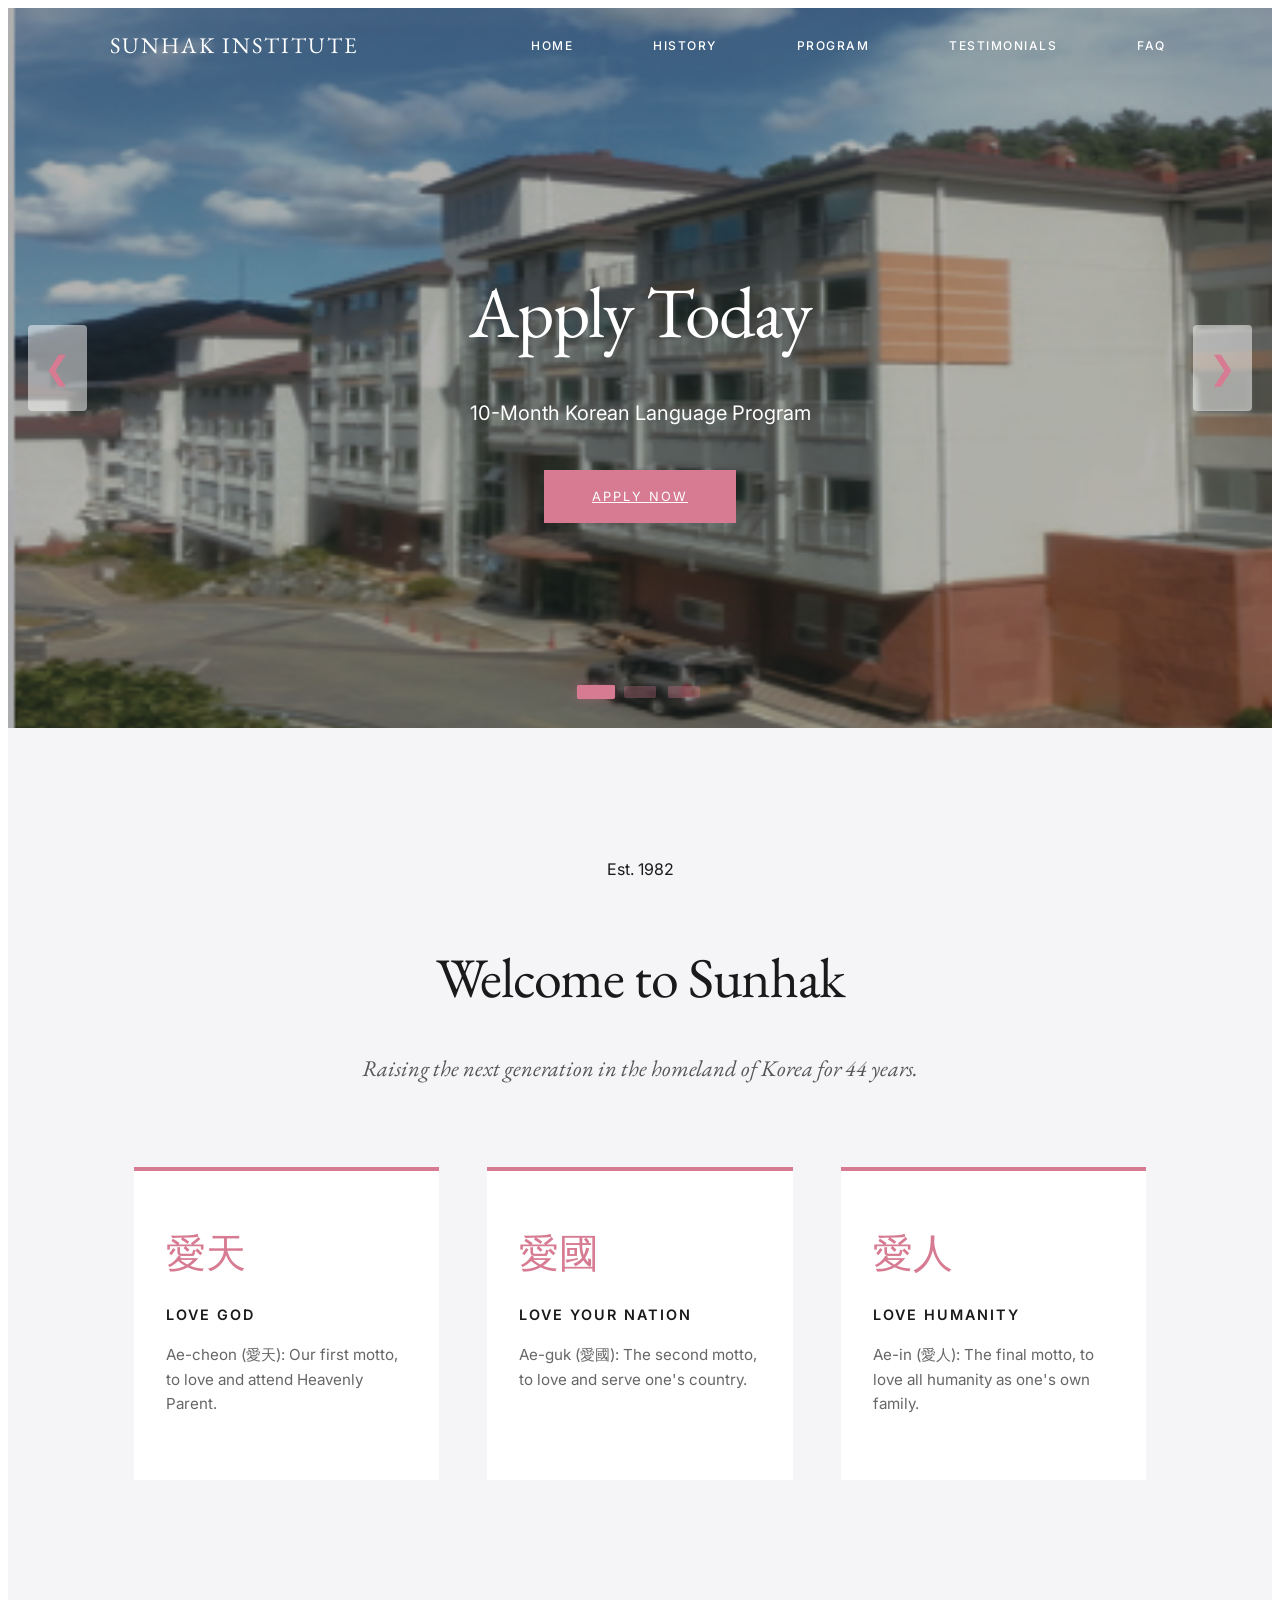
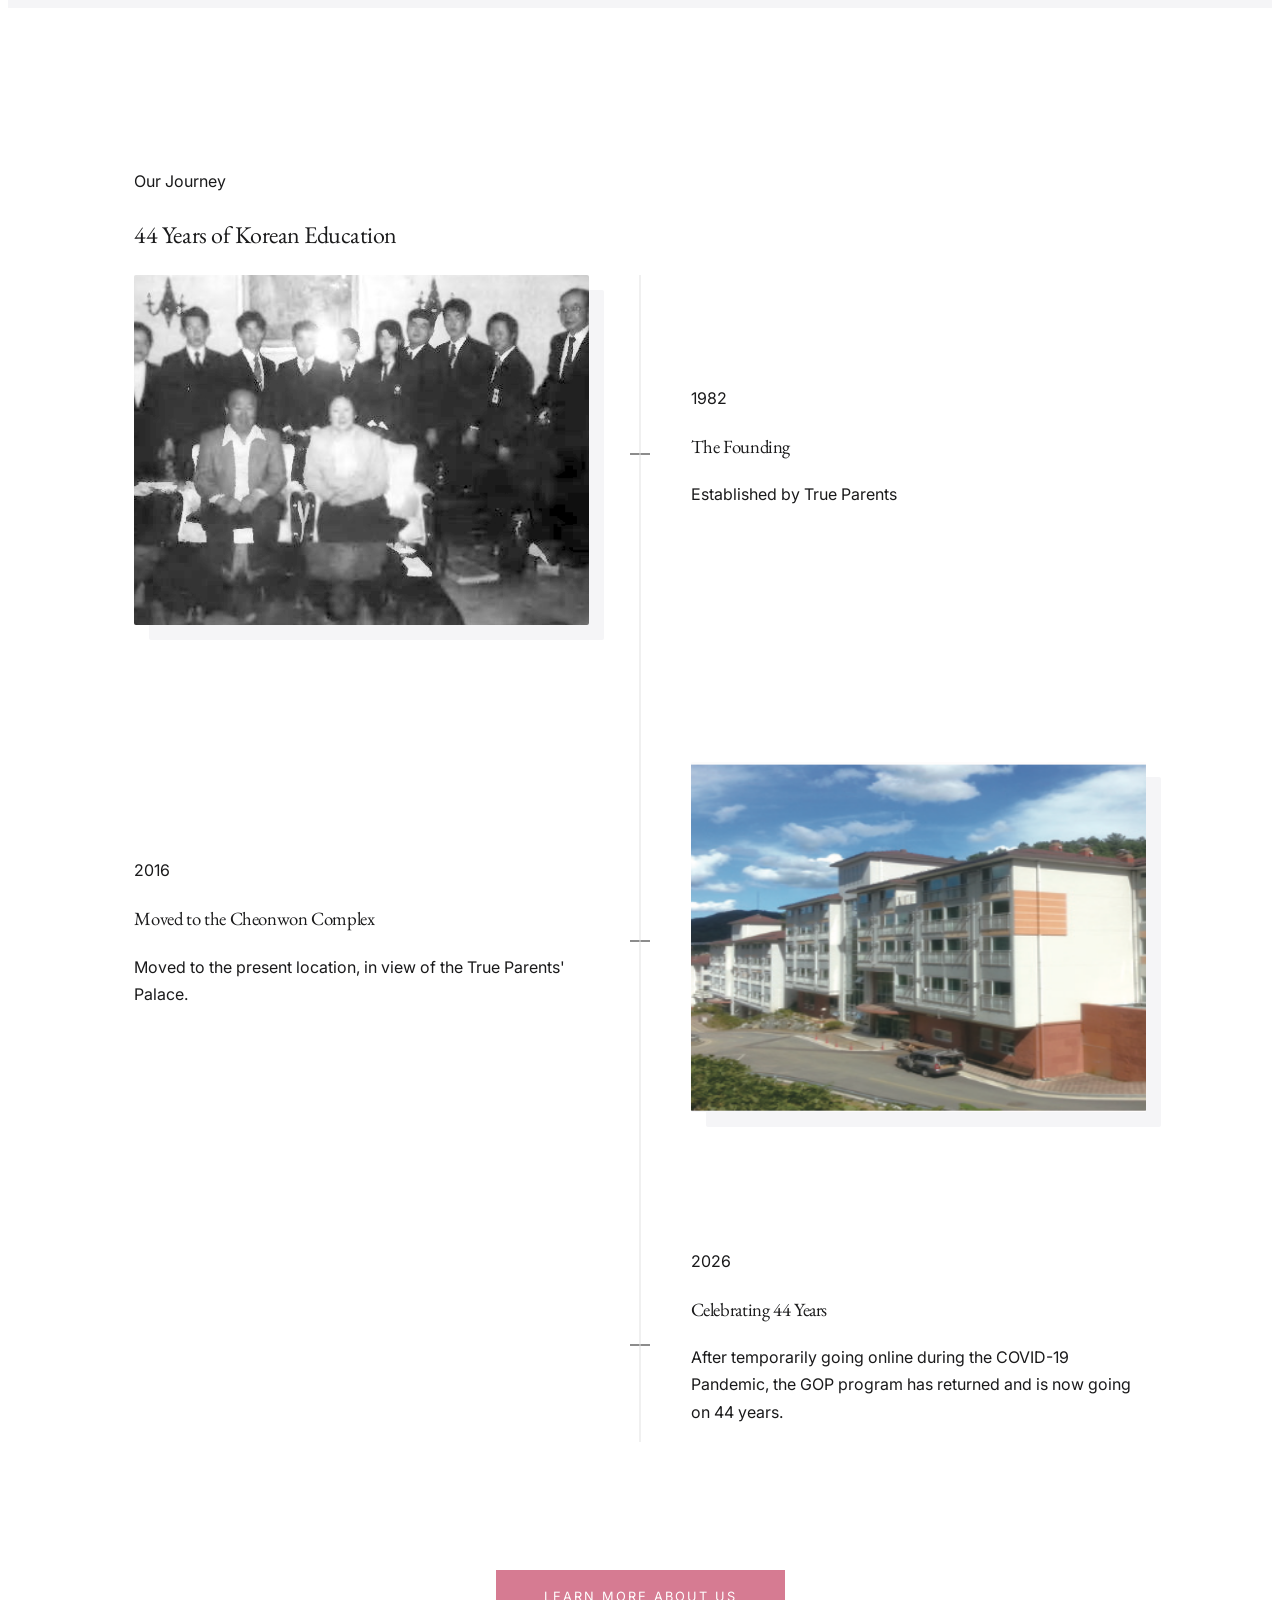
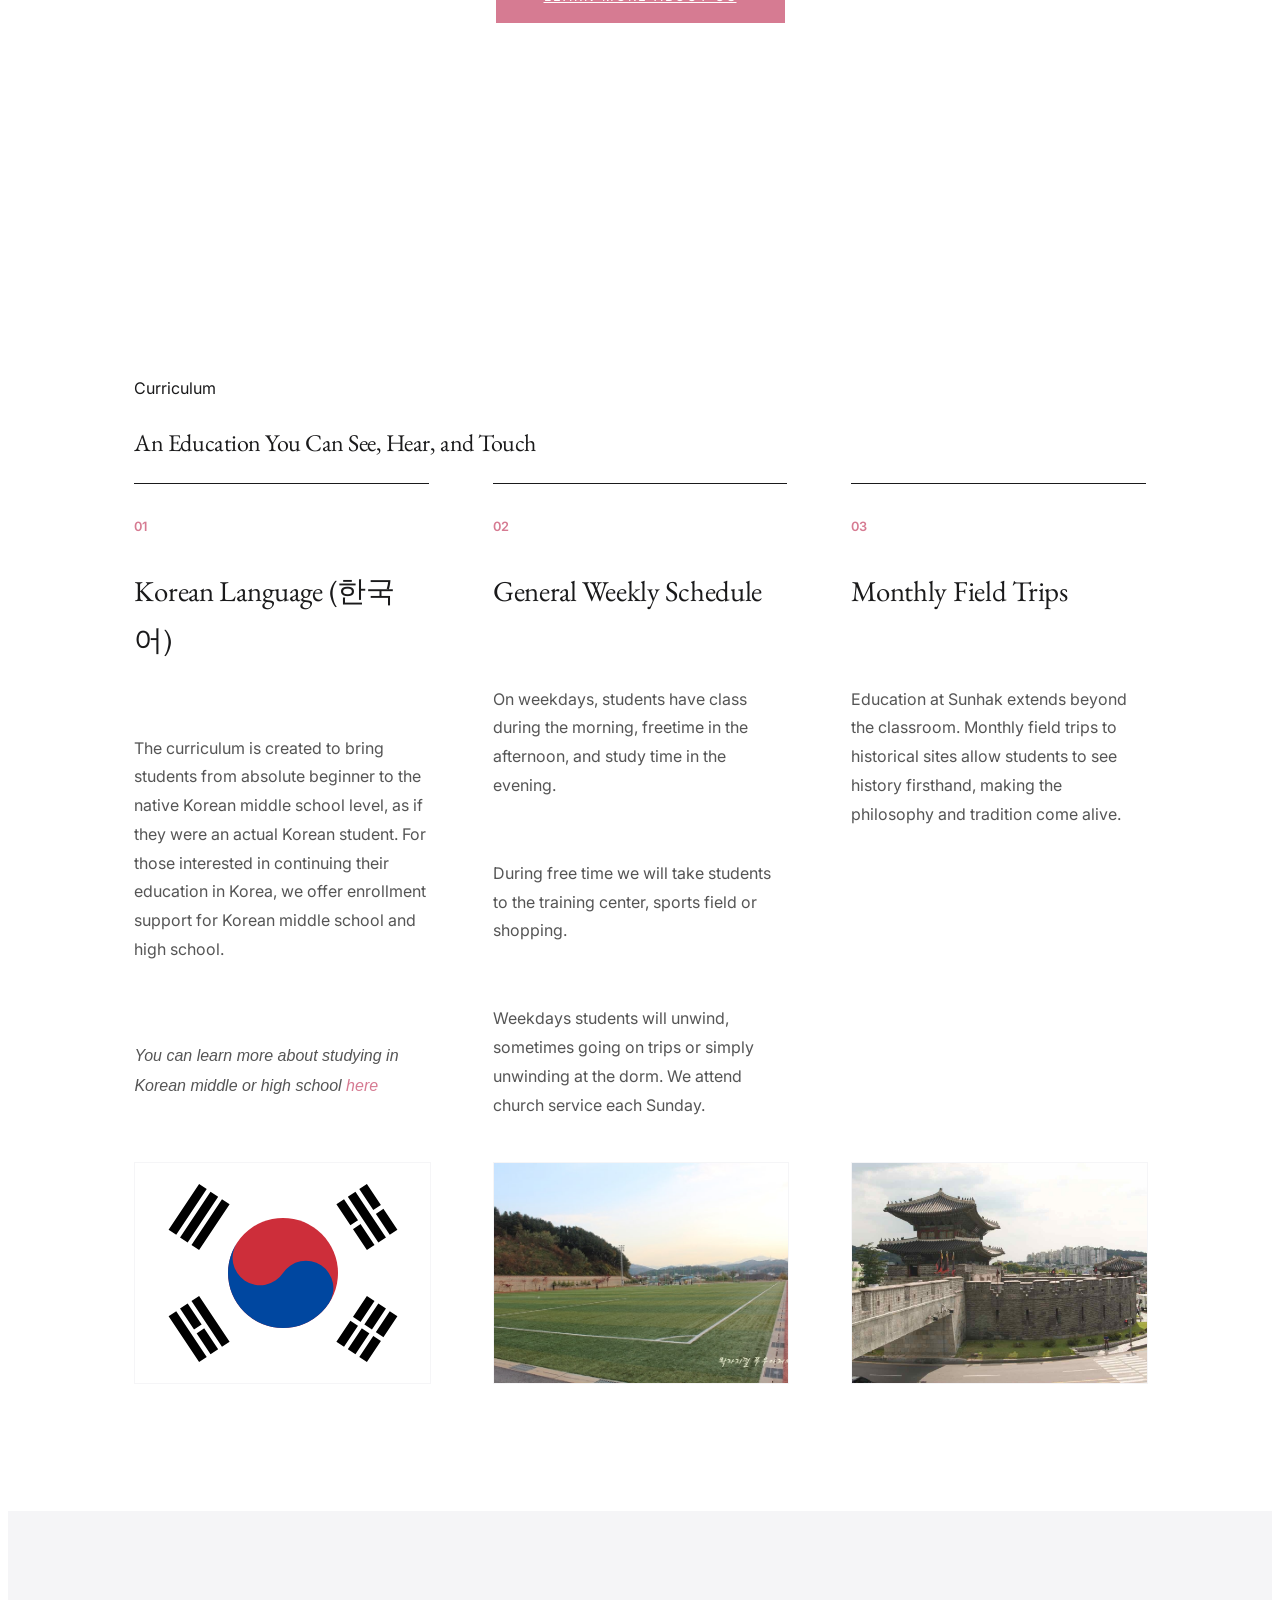
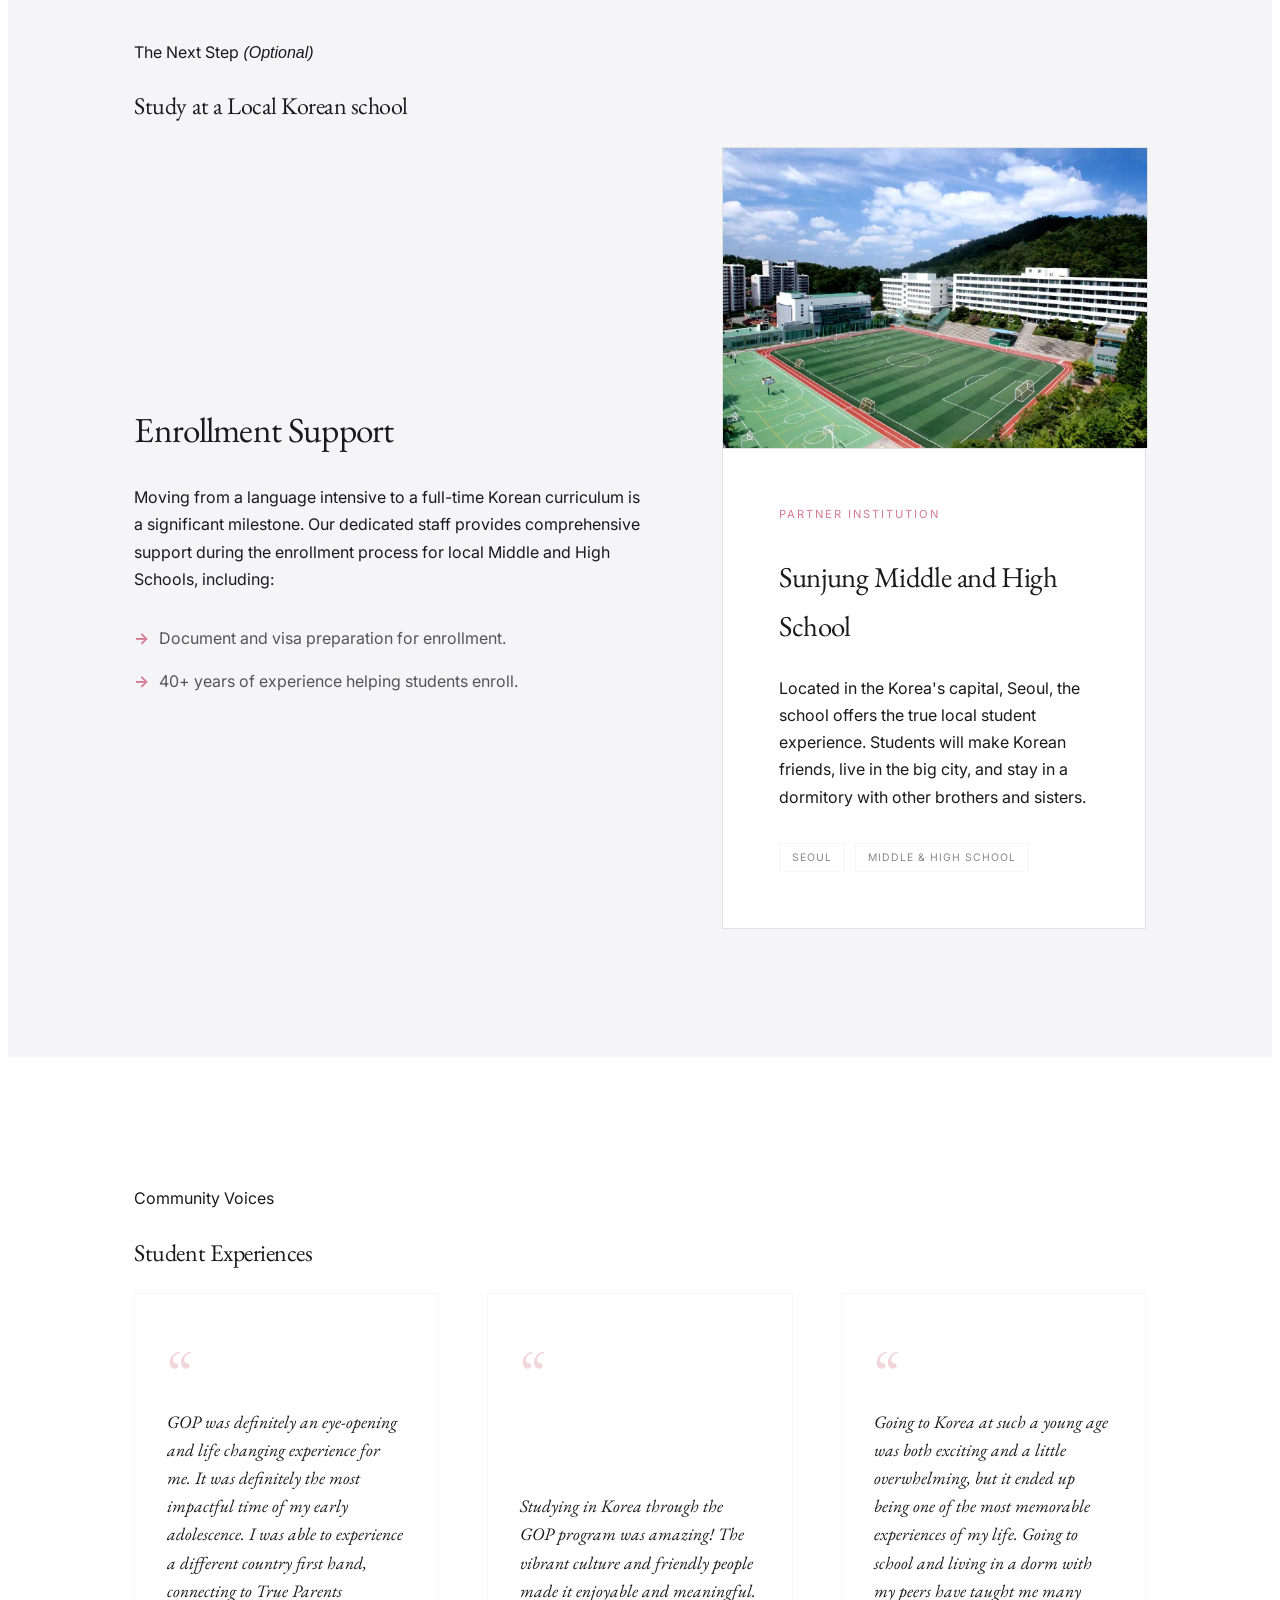
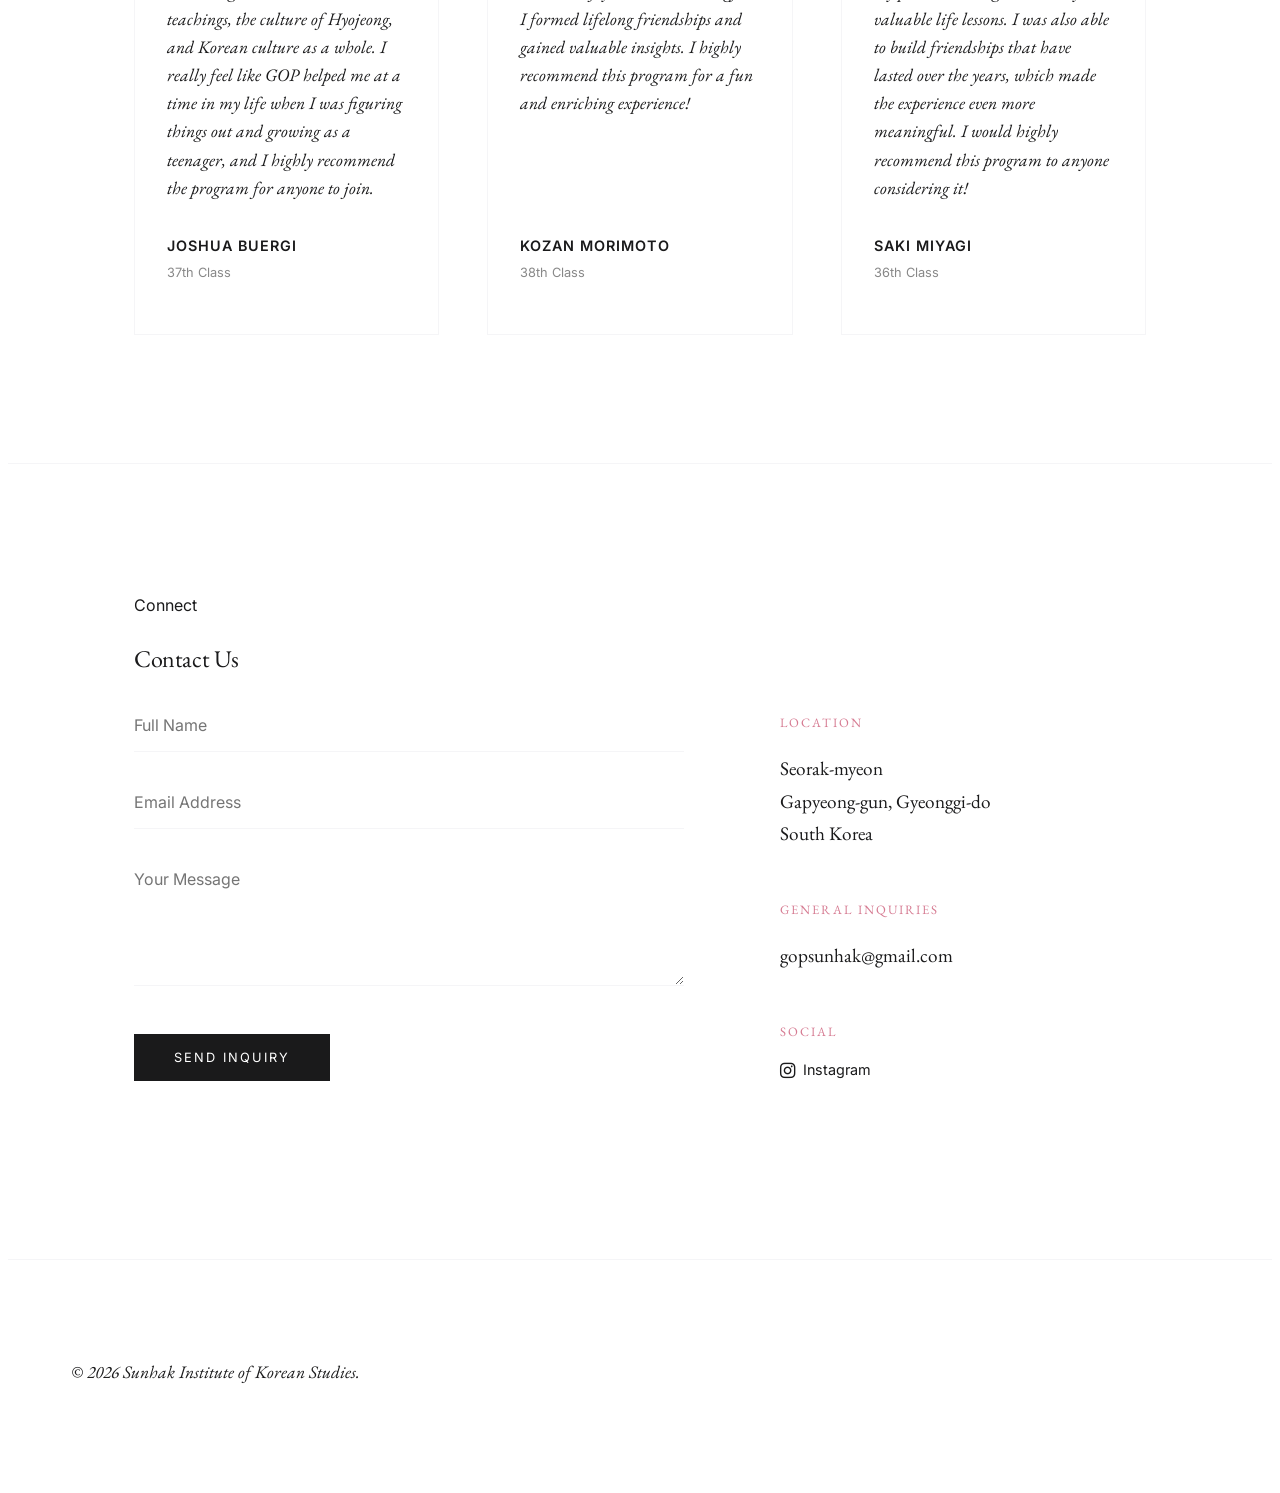
==== commit f2eefe1e: "added contact us section" ====
--- a/index.html
+++ b/index.html
@@ -5,6 +5,7 @@
     <meta name="viewport" content="width=device-width, initial-scale=1.0">
     <title>Sunhak | GOP</title>
     <link rel="stylesheet" href="style.css">
+    <link rel="stylesheet" href="https://cdnjs.cloudflare.com/ajax/libs/font-awesome/6.0.0/css/all.min.css">
 </head>
 <body>
     
@@ -247,7 +248,48 @@
         </div>
     </div>
 </section>
-
+<section id="contact" class="contact-section">
+    <div class="section-title reveal">
+        <span class="sub-label">Connect</span>
+        <h2>Contact Us</h2>
+    </div>
+
+    <div class="contact-container">
+        <div class="contact-form-wrapper reveal">
+            <form action="#" class="contact-form">
+                <div class="form-group">
+                    <input type="text" name="name" placeholder="Full Name" required>
+                </div>
+                <div class="form-group">
+                    <input type="email" name="email" placeholder="Email Address" required>
+                </div>
+                <div class="form-group">
+                    <textarea name="message" rows="5" placeholder="Your Message" required></textarea>
+                </div>
+                <button type="submit" class="btn-submit">Send Inquiry</button>
+            </form>
+        </div>
+
+        <div class="contact-info reveal">
+            <div class="info-item">
+                <h3>Location</h3>
+                <p>Seorak-myeon<br>Gapyeong-gun, Gyeonggi-do<br>South Korea</p>
+            </div>
+            <div class="info-item">
+                <h3>General Inquiries</h3>
+                <p>gopsunhak@gmail.com</p>
+            </div>
+            <div class="info-item">
+                <h3>Social</h3>
+                <div class="social-links">
+                    <a href="http://instagram.com/gop.sunhak/">
+                        <i class="fab fa-instagram"></i> Instagram
+                    </a>
+                </div>
+            </div>
+        </div>
+    </div>
+</section>
     <footer>
         <p>&copy; 2026 Sunhak Institute of Korean Studies.</p>
     </footer>
--- a/style.css
+++ b/style.css
@@ -989,4 +989,114 @@
     margin-bottom: 1.5rem;
     border-bottom: 1px solid var(--soft-gray);
     padding-bottom: 1.5rem;
+}
+
+.contact-section {
+    padding: 8rem 10%;
+    background-color: var(--paper-white);
+    border-top: 1px solid var(--soft-gray);
+}
+
+.contact-container {
+    display: grid;
+    grid-template-columns: 1.5fr 1fr;
+    gap: 6rem;
+    max-width: 1200px;
+    margin: 0 auto;
+}
+
+/* Form Styling */
+.contact-form {
+    display: flex;
+    flex-direction: column;
+    gap: 1.5rem;
+}
+
+.form-group input, 
+.form-group textarea {
+    width: 100%;
+    padding: 1rem 0;
+    border: none;
+    border-bottom: 1px solid var(--soft-gray);
+    font-family: var(--font-sans);
+    font-size: 1rem;
+    outline: none;
+    transition: border-color 0.3s ease;
+}
+
+.form-group input:focus, 
+.form-group textarea:focus {
+    border-color: var(--accent-pink);
+}
+
+.btn-submit {
+    align-self: flex-start;
+    background: var(--ink-black);
+    color: var(--paper-white);
+    padding: 1rem 2.5rem;
+    border: none;
+    font-family: var(--font-sans);
+    font-size: 0.8rem;
+    text-transform: uppercase;
+    letter-spacing: 2px;
+    cursor: pointer;
+    transition: all 0.3s ease;
+    margin-top: 1rem;
+}
+
+.btn-submit:hover {
+    background: var(--accent-pink);
+    transform: translateY(-2px);
+}
+
+/* Info Styling */
+.contact-info .info-item {
+    margin-bottom: 3rem;
+}
+
+.contact-info h3 {
+    font-size: 0.8rem;
+    text-transform: uppercase;
+    letter-spacing: 2px;
+    color: var(--accent-pink);
+    margin-bottom: 1rem;
+}
+
+.contact-info p {
+    font-family: var(--font-serif);
+    font-size: 1.2rem;
+    color: var(--ink-black);
+}
+
+.social-links {
+    display: flex;
+    gap: 20px;
+}
+.social-links a {
+    display: flex;
+    align-items: center;
+    gap: 8px; /* Space between icon and text */
+    text-decoration: none;
+    color: var(--ink-black);
+    font-size: 0.9rem;
+    transition: all 0.3s ease;
+}
+
+.social-links i {
+    font-size: 1.1rem; /* Slightly larger than text for visibility */
+    color: var(--ink-black);
+    transition: color 0.3s ease;
+}
+
+.social-links a:hover, 
+.social-links a:hover i {
+    color: var(--accent-pink);
+}
+
+/* Responsive */
+@media (max-width: 992px) {
+    .contact-container {
+        grid-template-columns: 1fr;
+        gap: 4rem;
+    }
 }
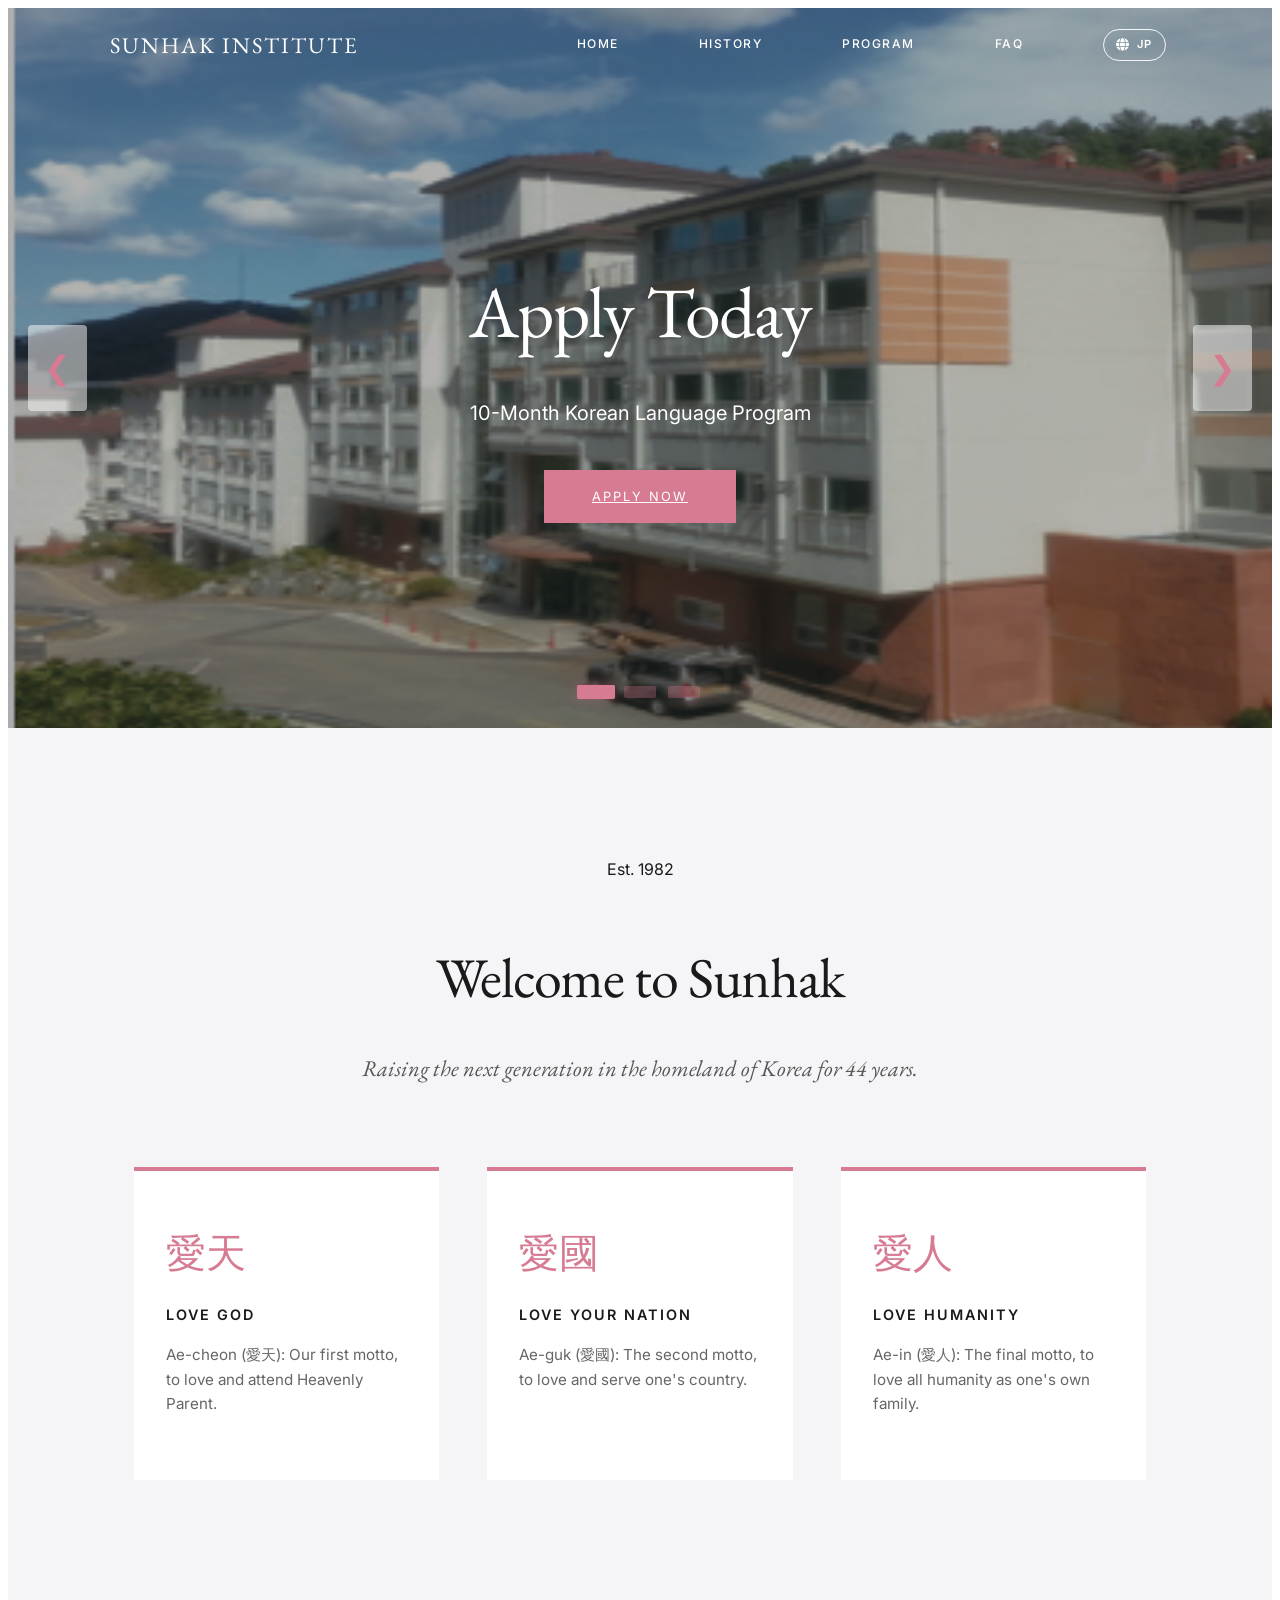
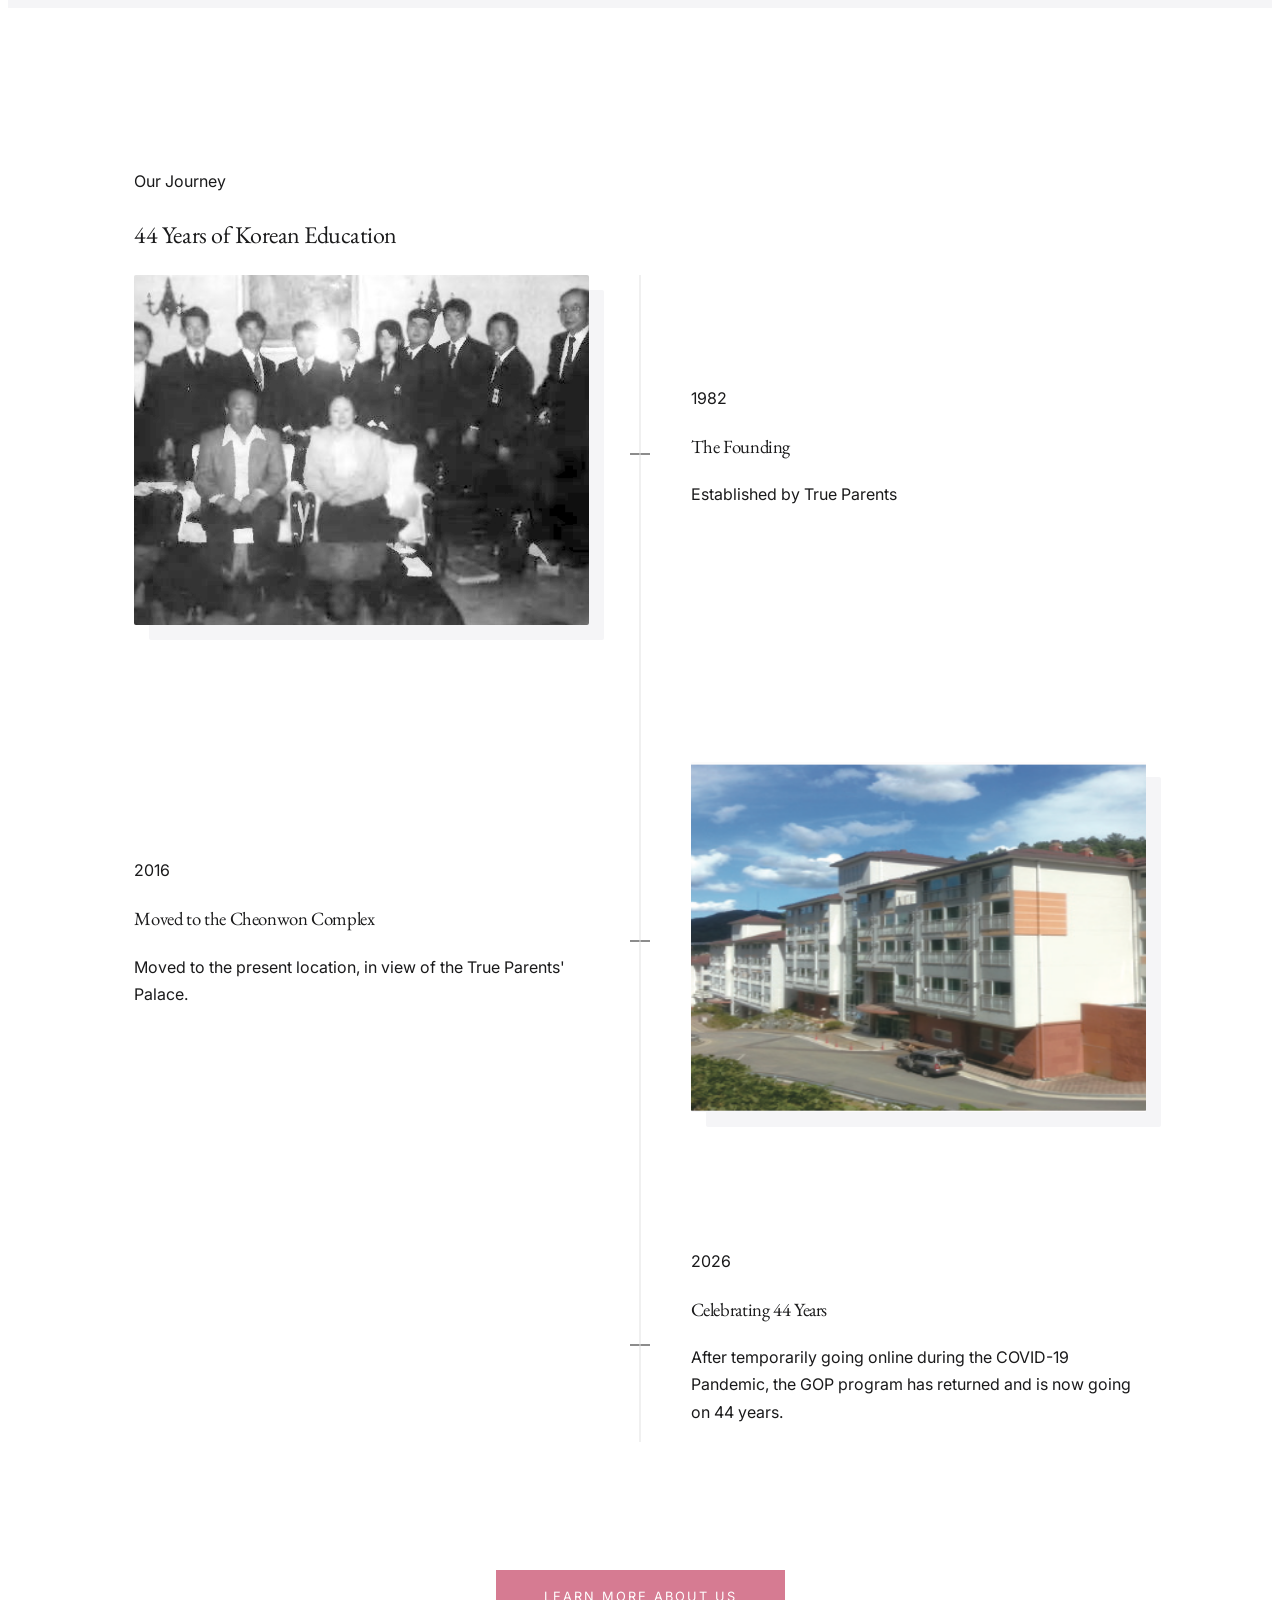
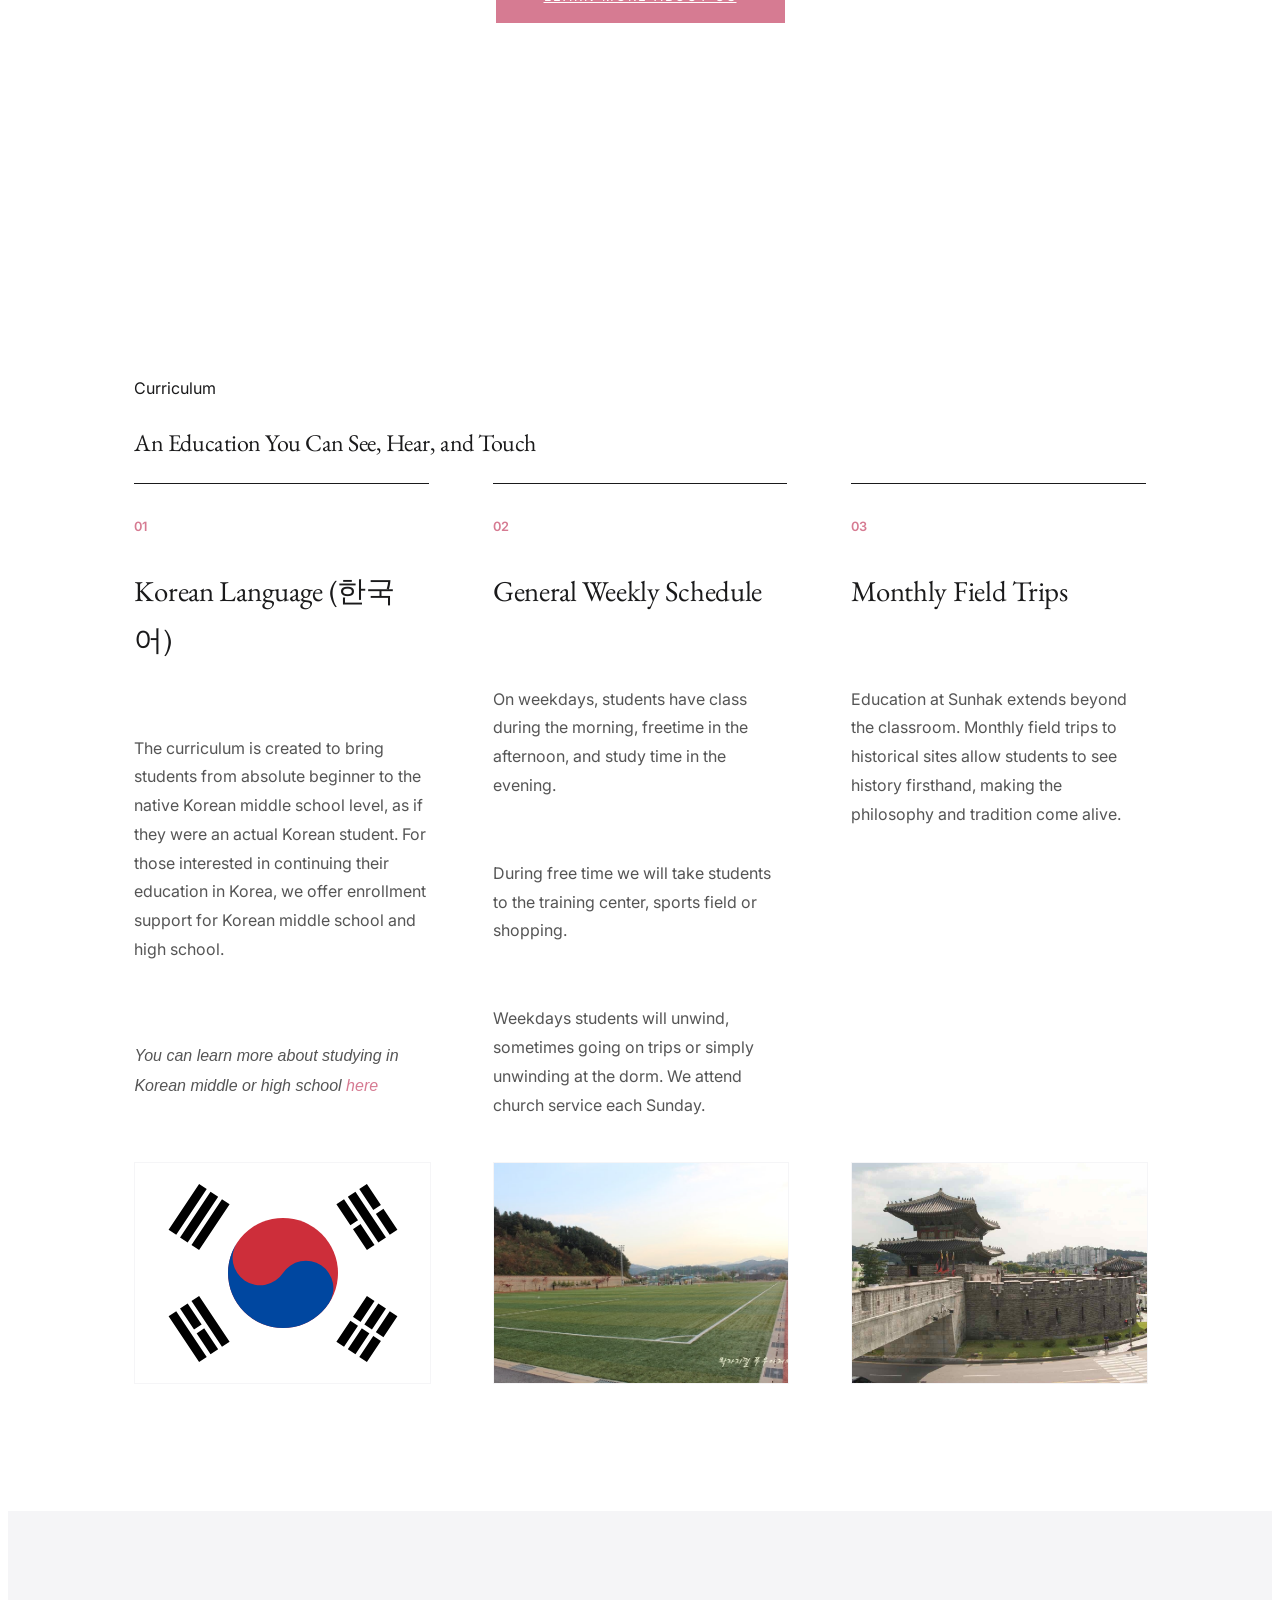
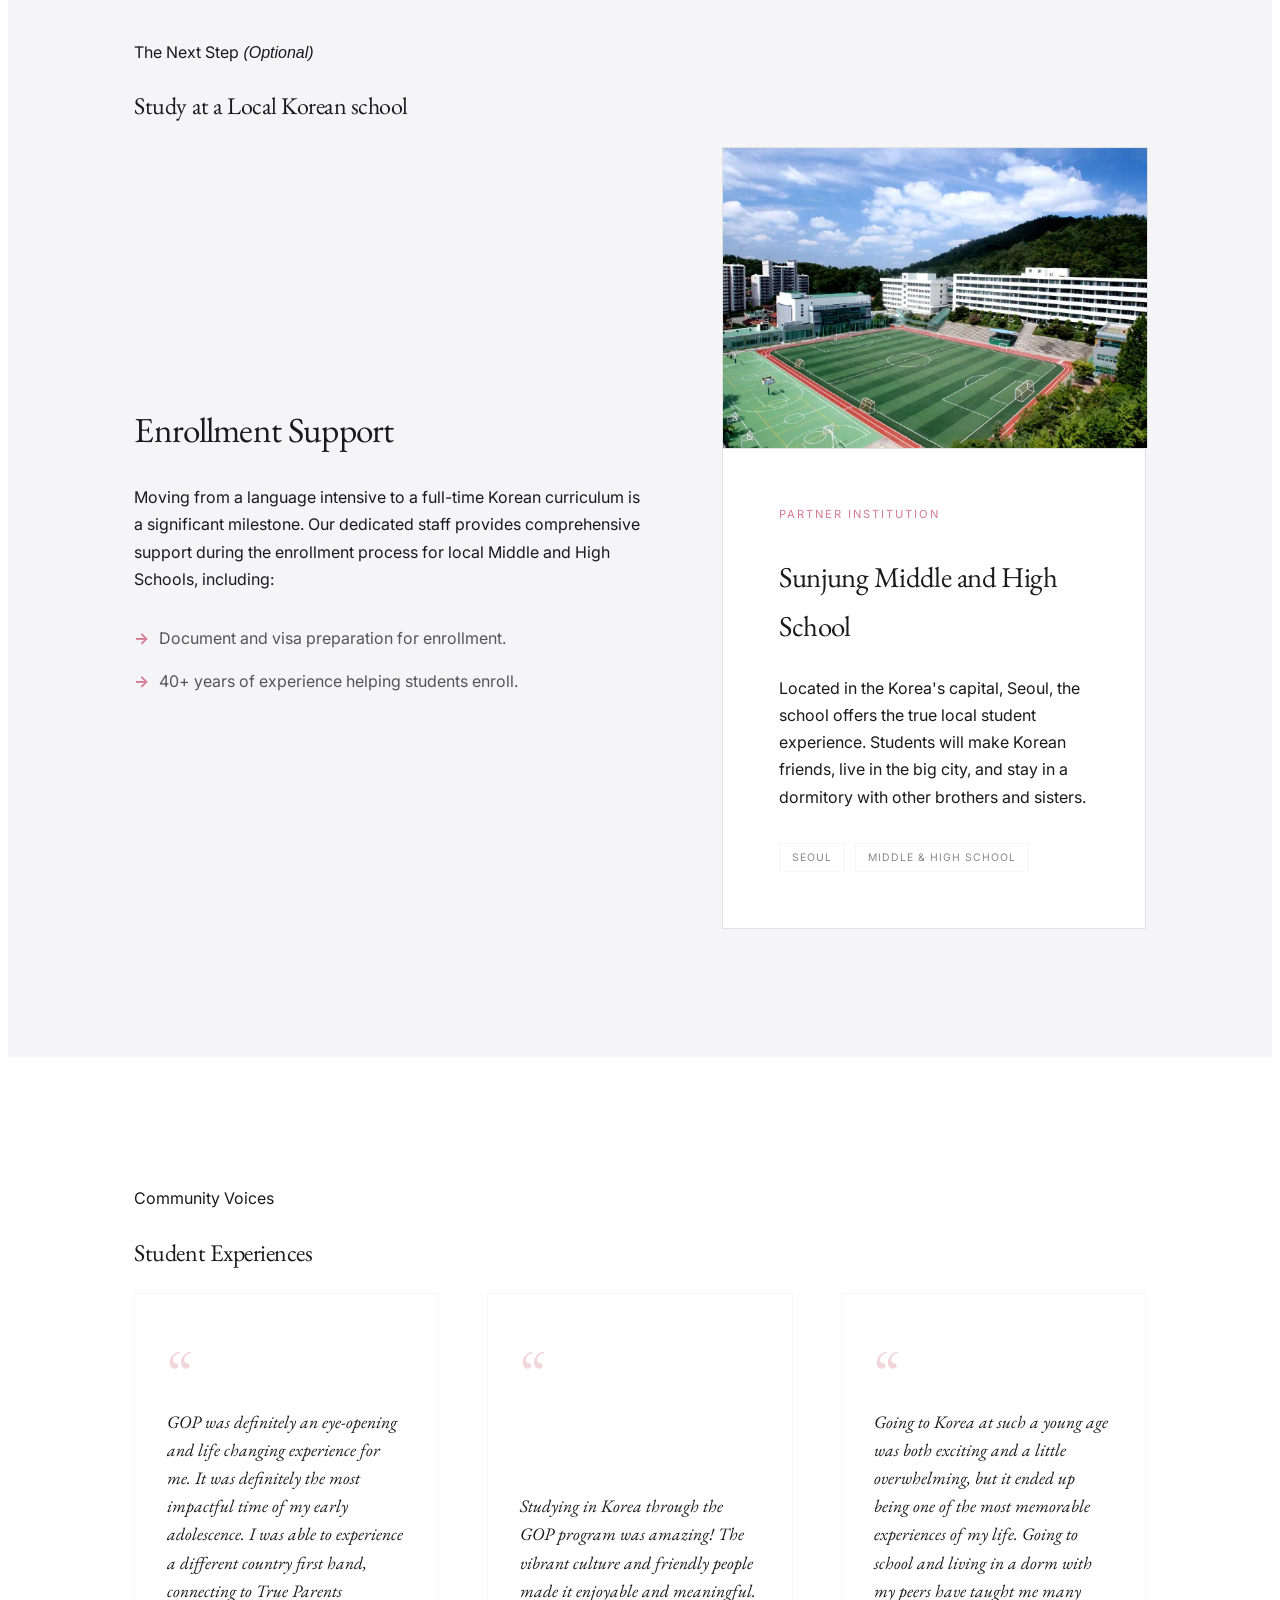
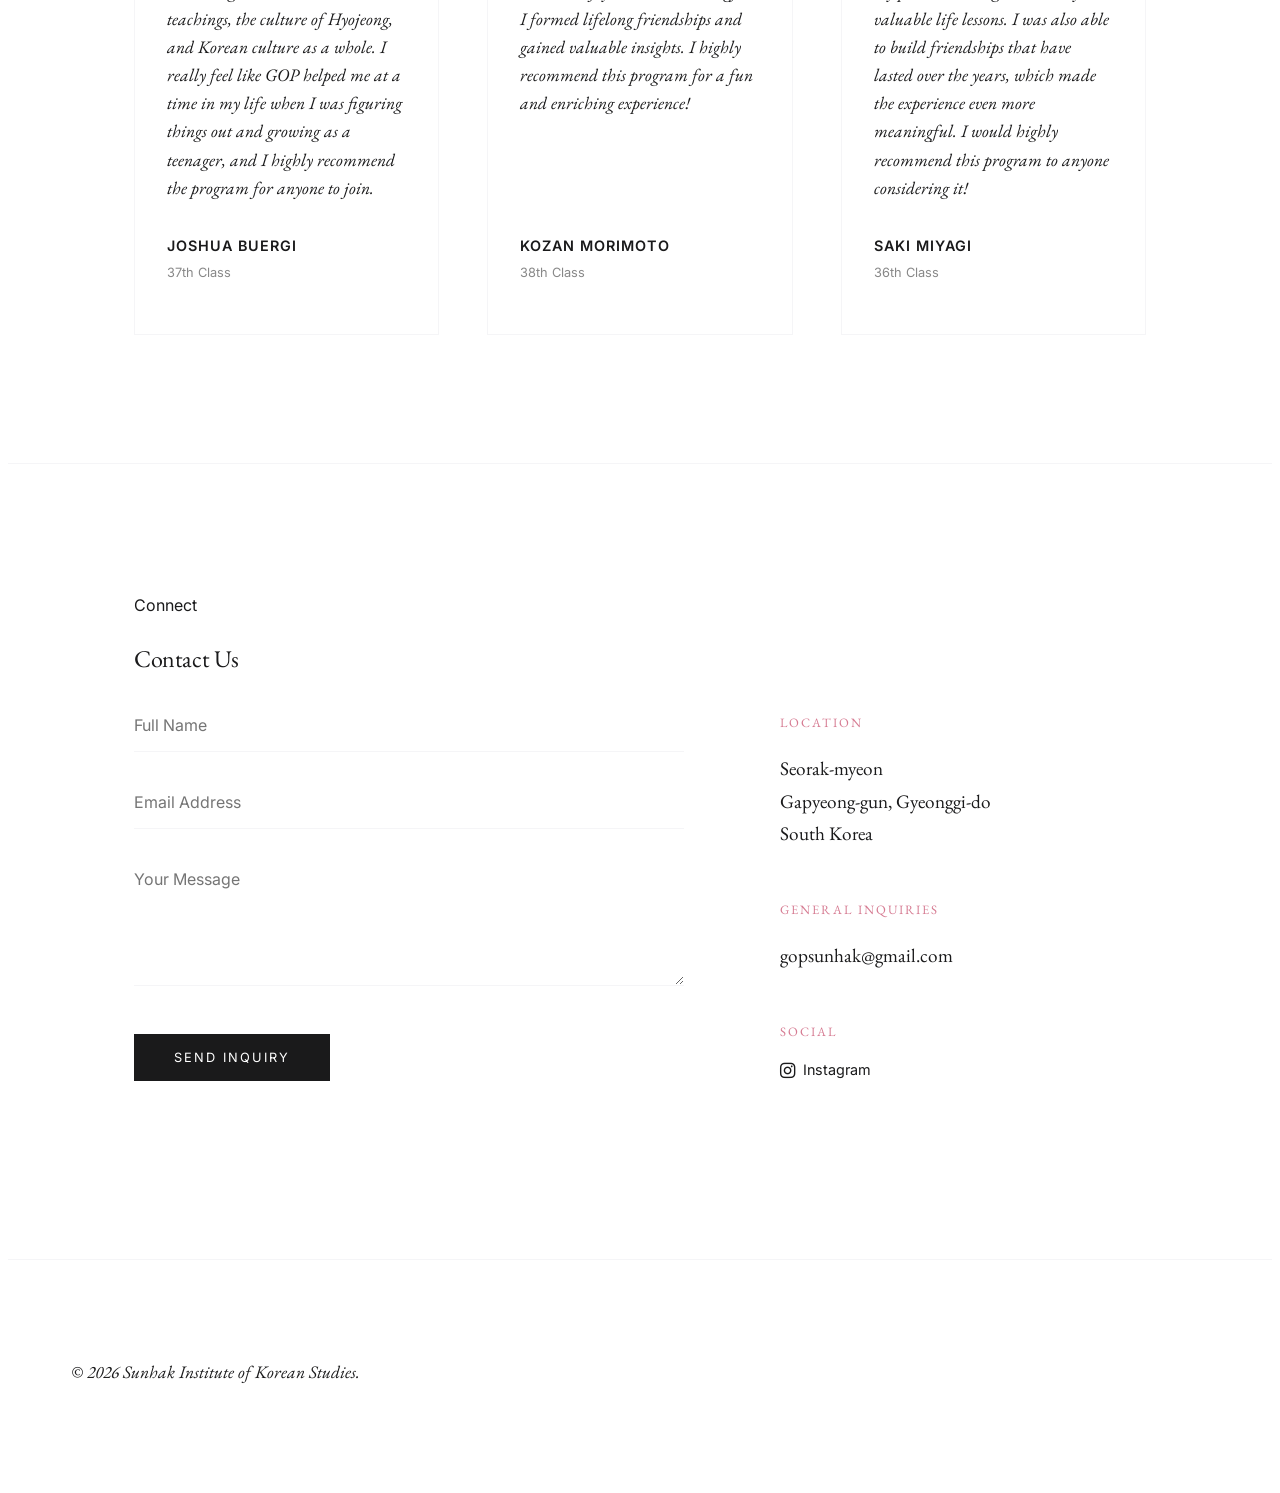
==== commit 8866cfd4: "added Japanese pages" ====
--- a/index.html
+++ b/index.html
@@ -12,13 +12,13 @@
 <header>
     <nav class="navbar">
         <div class="logo">SUNHAK INSTITUTE</div>
-        <ul class="nav-links">
-            <li><a href="#home">Home</a></li>
-            <li><a href="#history">History</a></li>
-            <li><a href="#program-details">Program</a></li>
-            <li><a href="#testimonials">Testimonials</a></li>
-            <li><a href="faq.html">FAQ</a></li>
-        </ul>
+            <ul class="nav-links">
+                <li><a href="#home">Home</a></li>
+                <li><a href="#history">History</a></li>
+                <li><a href="#program-details">Program</a></li>
+                <li><a href="faq.html">FAQ</a></li>
+                <li class="lang-switch"><a href="index-jp.html"><i class="fas fa-globe"></i> JP</a></li>
+            </ul>
     </nav>
 </header>
 
--- a/style.css
+++ b/style.css
@@ -105,6 +105,32 @@
 
 .nav-links a:hover {
     color: var(--accent-pink);
+}
+/* Language Switch Styling */
+.lang-switch a {
+    font-weight: 600;
+    border: 1px solid var(--soft-gray);
+    padding: 5px 12px;
+    border-radius: 20px;
+    font-size: 0.7rem;
+    display: flex;
+    align-items: center;
+    gap: 6px;
+    transition: all 0.3s ease;
+}
+
+.navbar.scrolled .lang-switch a {
+    border-color: var(--ink-black);
+}
+
+.lang-switch a:hover {
+    background-color: var(--accent-pink);
+    color: var(--paper-white) !important;
+    border-color: var(--accent-pink);
+}
+
+.lang-switch i {
+    font-size: 0.8rem;
 }
 
 #jp {
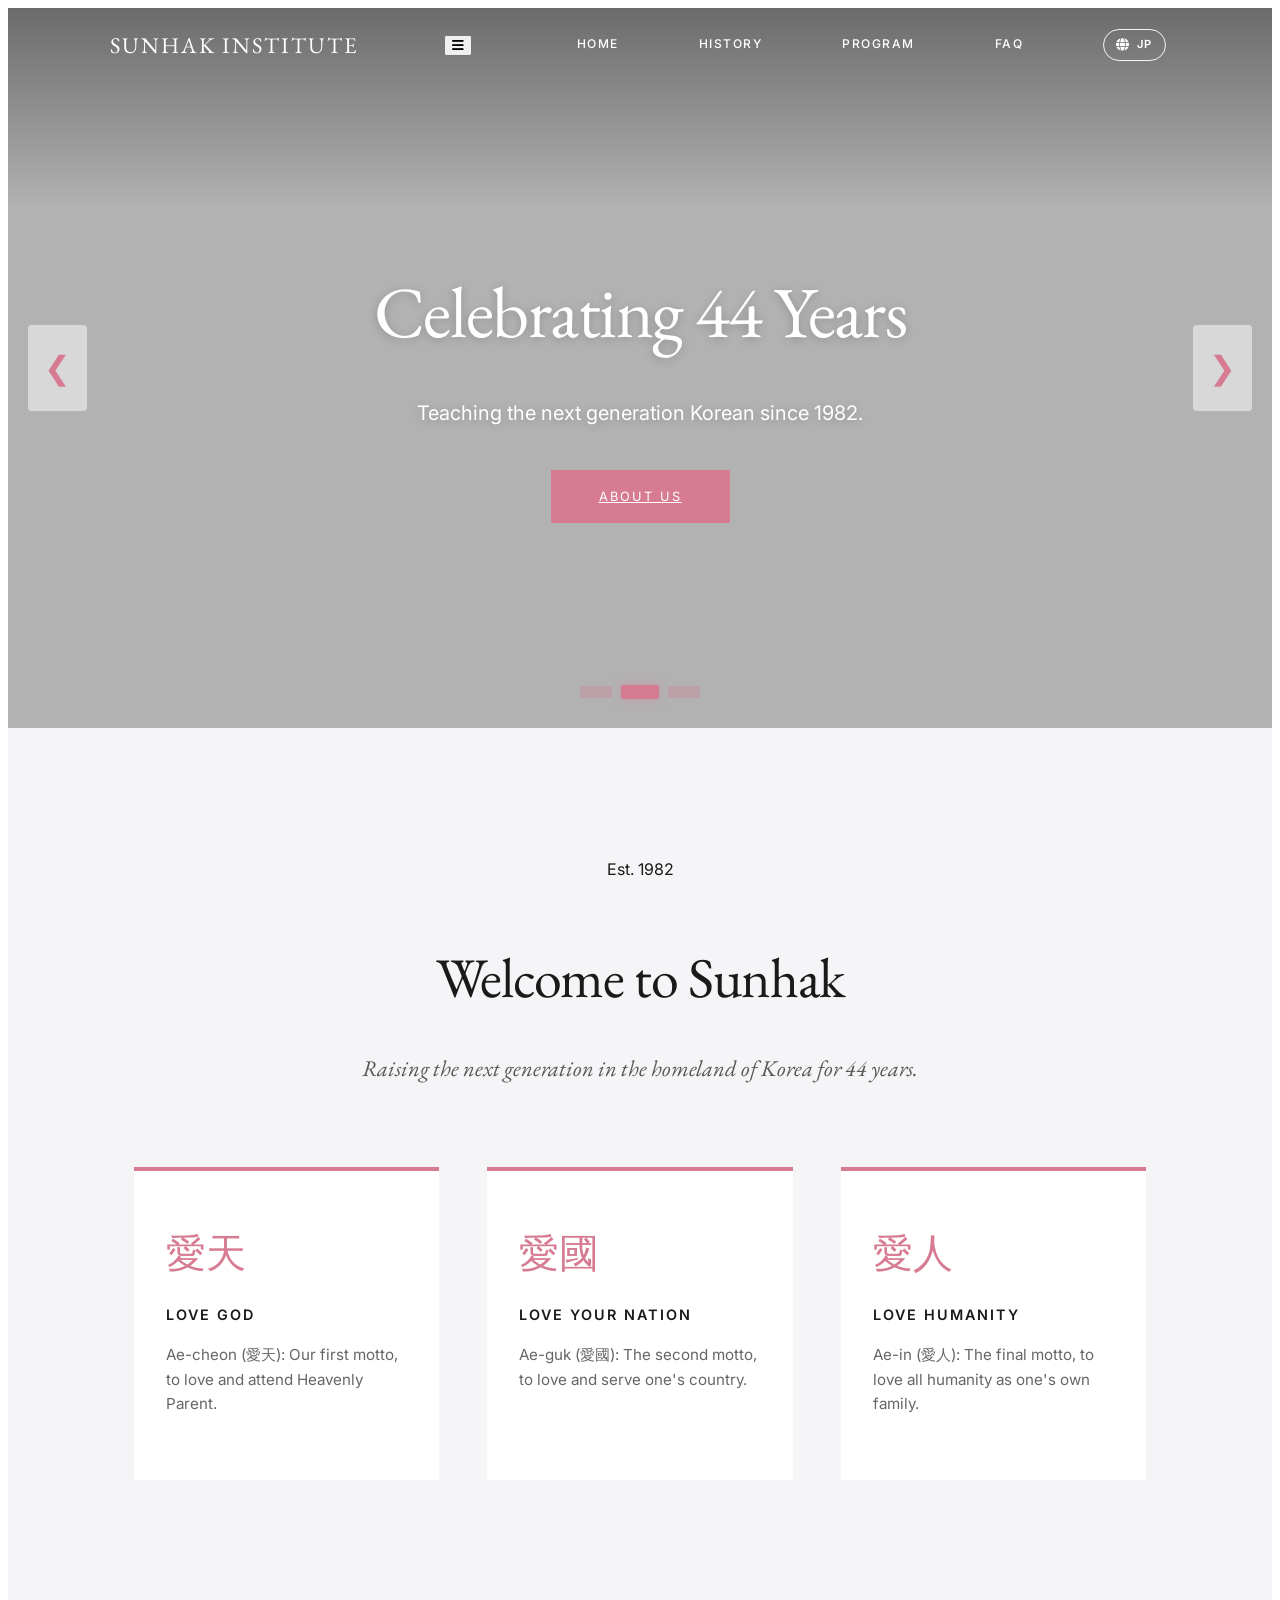
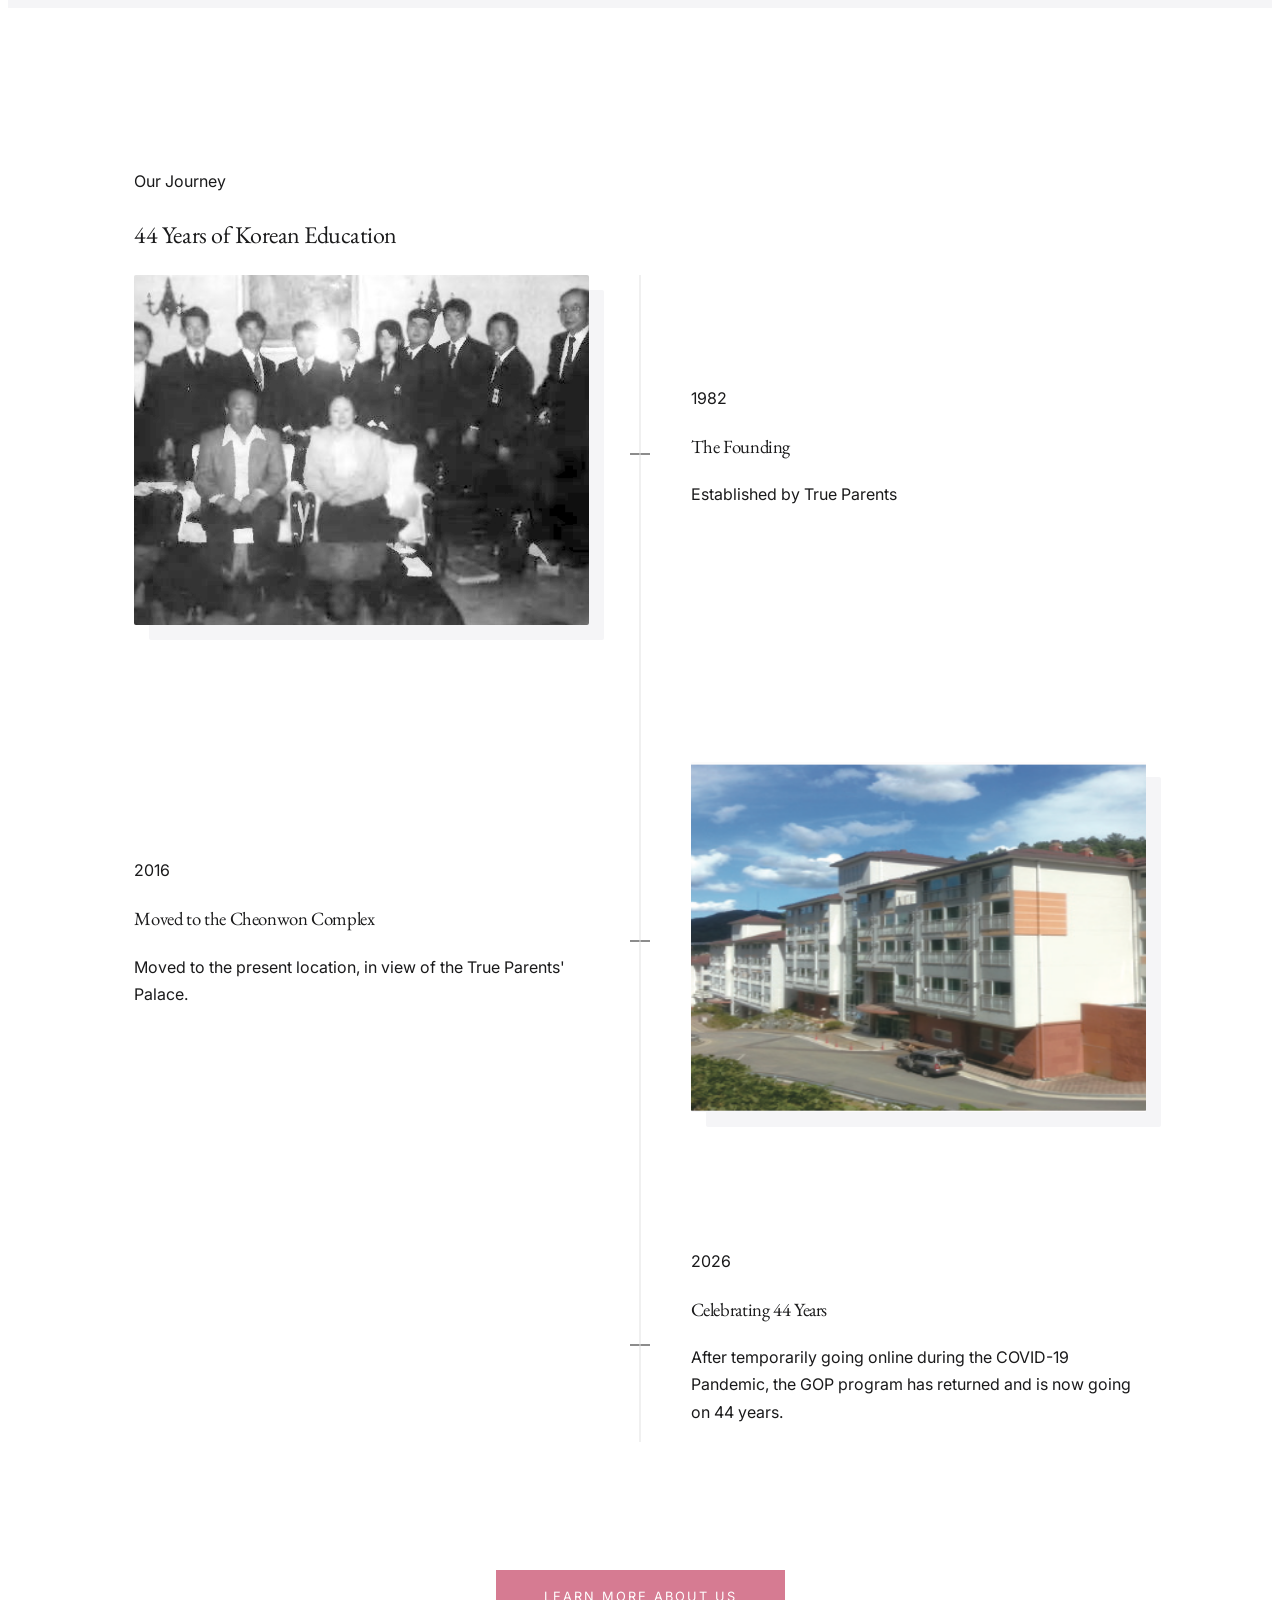
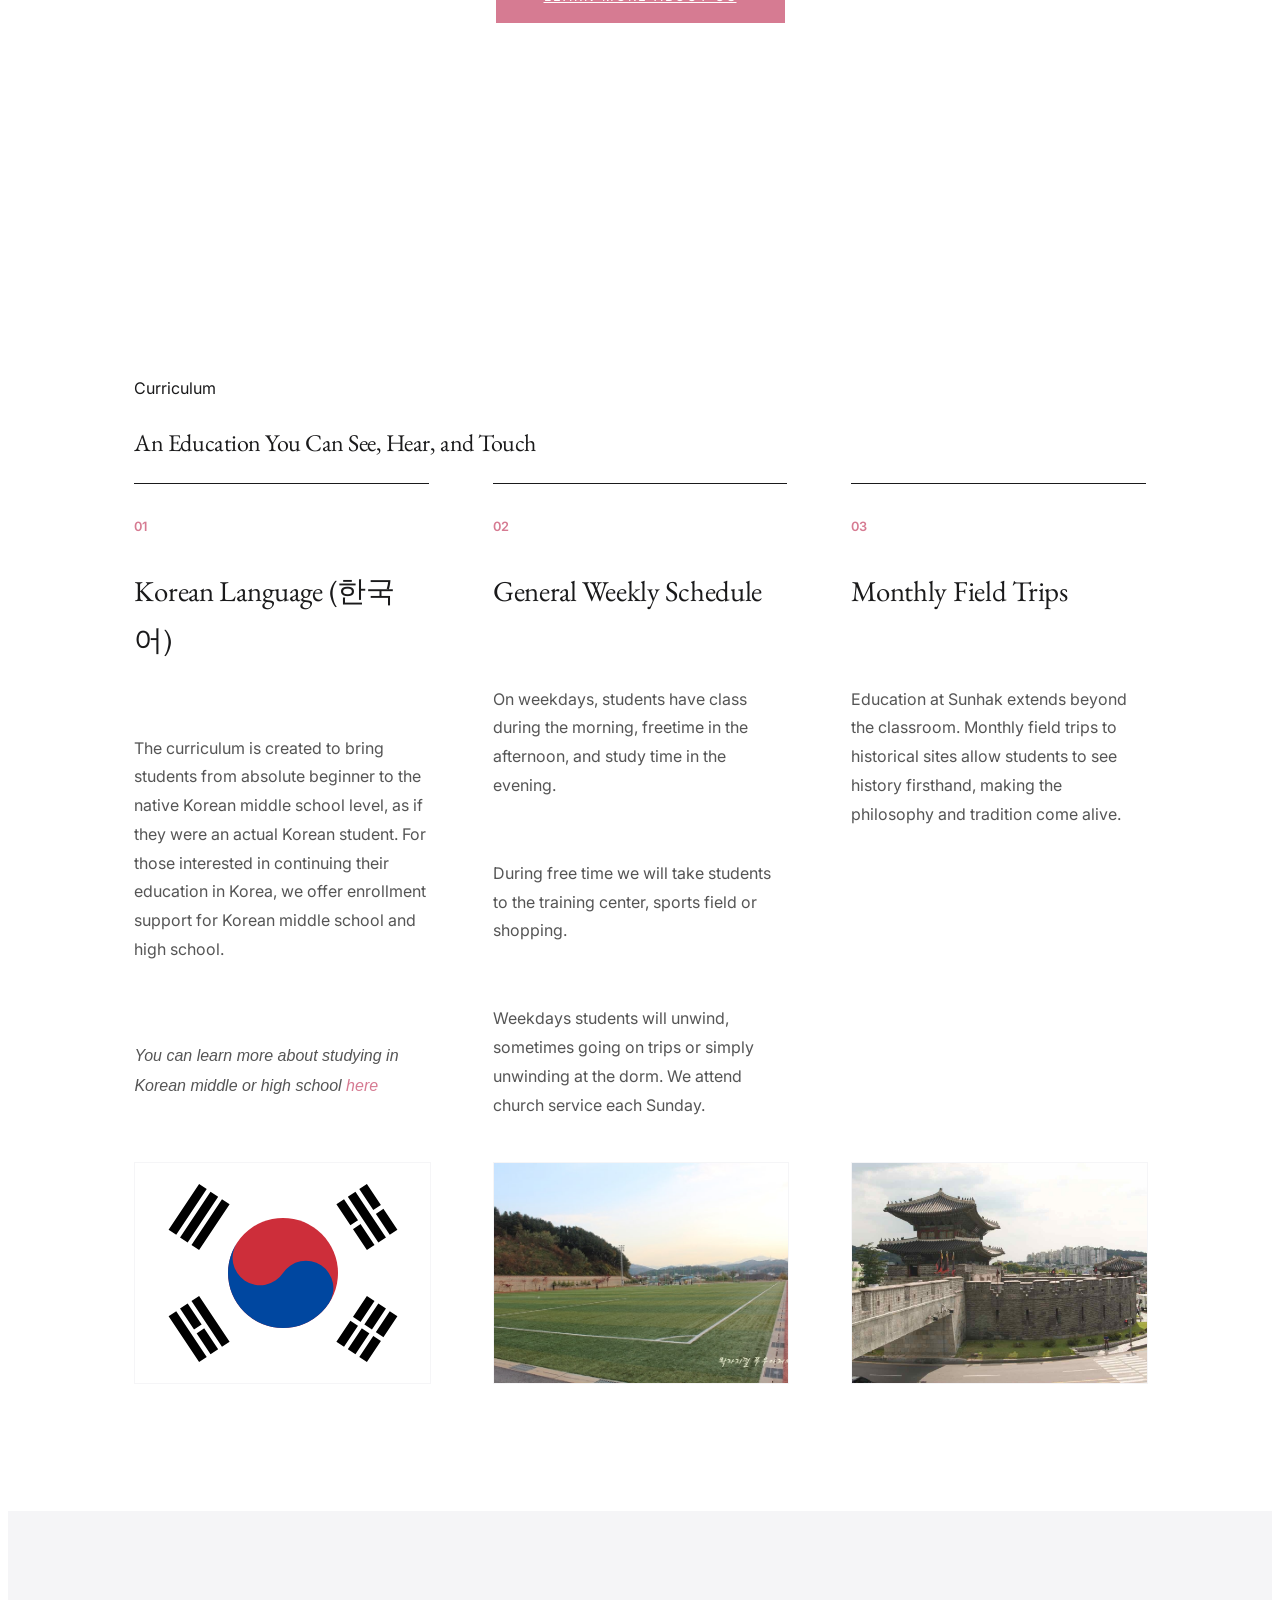
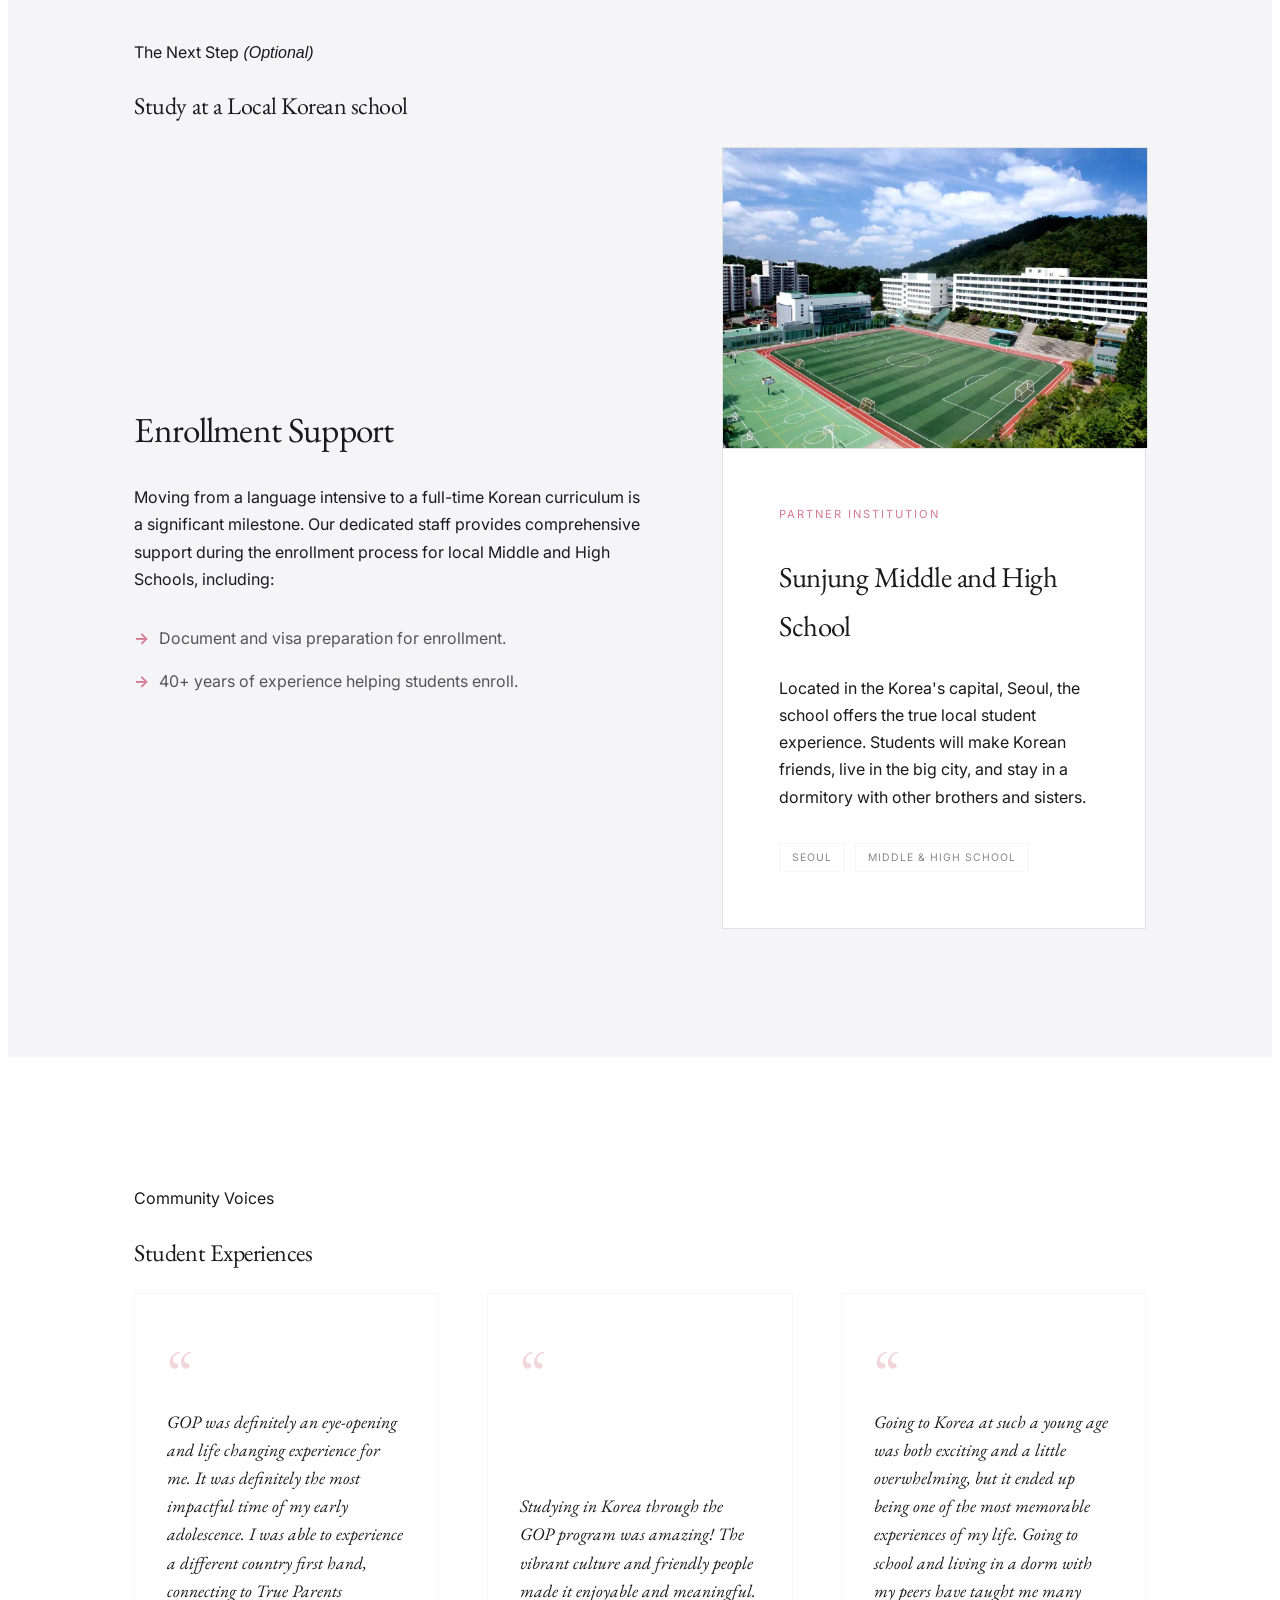
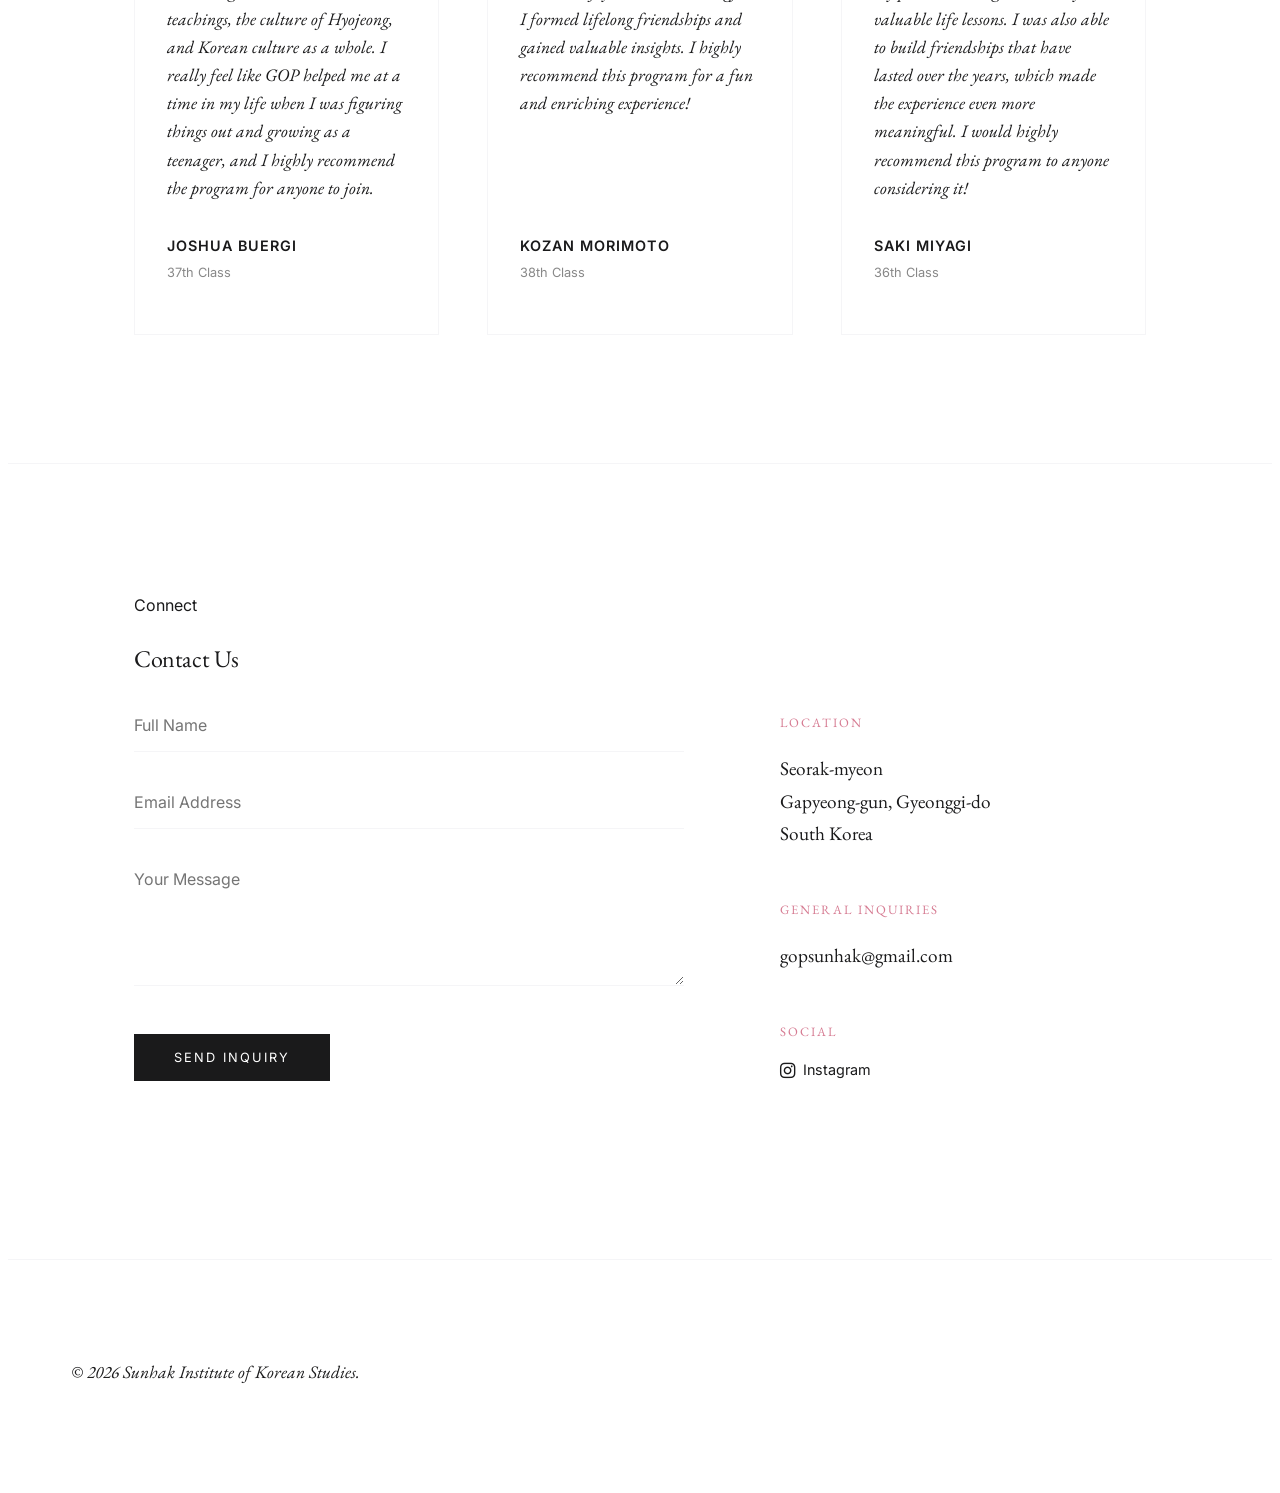
==== commit a0e8fab8: "Added mobile accessibility" ====
--- a/index.html
+++ b/index.html
@@ -12,6 +12,9 @@
 <header>
     <nav class="navbar">
         <div class="logo">SUNHAK INSTITUTE</div>
+            <button class="mobile-nav-toggle" aria-label="Toggle navigation">
+                <i class="fas fa-bars"></i>
+            </button>
             <ul class="nav-links">
                 <li><a href="#home">Home</a></li>
                 <li><a href="#history">History</a></li>
--- a/style.css
+++ b/style.css
@@ -82,6 +82,7 @@
     transition: color 0.3s ease;
 }
 
+
 .logo {
     color: #FFFFFF;
     font-family: var(--font-serif);
@@ -106,6 +107,7 @@
 .nav-links a:hover {
     color: var(--accent-pink);
 }
+
 /* Language Switch Styling */
 .lang-switch a {
     font-weight: 600;
@@ -197,9 +199,16 @@
     overflow: hidden;
 }
 
-.carousel-container {
-    height: 100%;
+.carousel-container::before {
+    content: '';
+    position: absolute;
+    top: 0;
+    left: 0;
     width: 100%;
+    height: 200px; /* Adjust height based on your nav area */
+    background: linear-gradient(to bottom, rgba(0,0,0,0.4) 0%, transparent 100%);
+    z-index: 5;
+    pointer-events: none;
 }
 
 .slide {
@@ -539,15 +548,6 @@
     z-index: 2;
 }
 
-@media (max-width: 768px) {
-    .timeline-item, .timeline-item:nth-child(even) { 
-        flex-direction: column; 
-        align-items: flex-start;
-        padding-left: 50px;
-    }
-    .timeline-img, .timeline-content { width: 100%; }
-    .timeline-item::before { left: 20px; }
-}
 .timeline-footer {
     display: flex;
     justify-content: center;
@@ -1125,4 +1125,56 @@
         grid-template-columns: 1fr;
         gap: 4rem;
     }
+}
+@media (max-width: 768px) {
+    .timeline-item, .timeline-item:nth-child(even) { 
+        flex-direction: column; 
+        align-items: flex-start;
+        padding-left: 50px;
+    }
+    .timeline-img, .timeline-content { width: 100%; }
+    .timeline-item::before { left: 20px; }
+
+    .timeline::after {
+        display: none !important;
+    }
+    /* Show the hamburger button */
+    .mobile-nav-toggle {
+        z-index: 2001; /* Keep button above the menu */
+        position: relative;
+        display: block;
+        background: none;
+        border: none;
+        font-size: 1.5rem;
+        cursor: pointer;
+        color: var(--ink-black);
+    }
+    /* Position the nav links off-screen */
+    .nav-links {
+        z-index: 2000; 
+        /* Glassmorphism effect for a prestigious feel */
+        background: rgba(255, 255, 255, 0.98);
+        backdrop-filter: blur(10px);
+        position: fixed;
+        top: 0;
+        right: -100%; /* Hidden to the right */
+        height: 100vh;
+        width: 70%;
+        background: var(--paper-white);
+        flex-direction: column;
+        justify-content: center;
+        align-items: center;
+        gap: 2rem;
+        transition: 0.4s ease;
+        box-shadow: -5px 0 15px rgba(0,0,0,0.1);
+        z-index: 1000;
+    }
+    .nav-links a {
+    color: var(--ink-black) !important; /* Keep text dark */
+    }
+
+    /* Slide in when active */
+    .nav-links.active {
+        right: 0;
+    }
 }
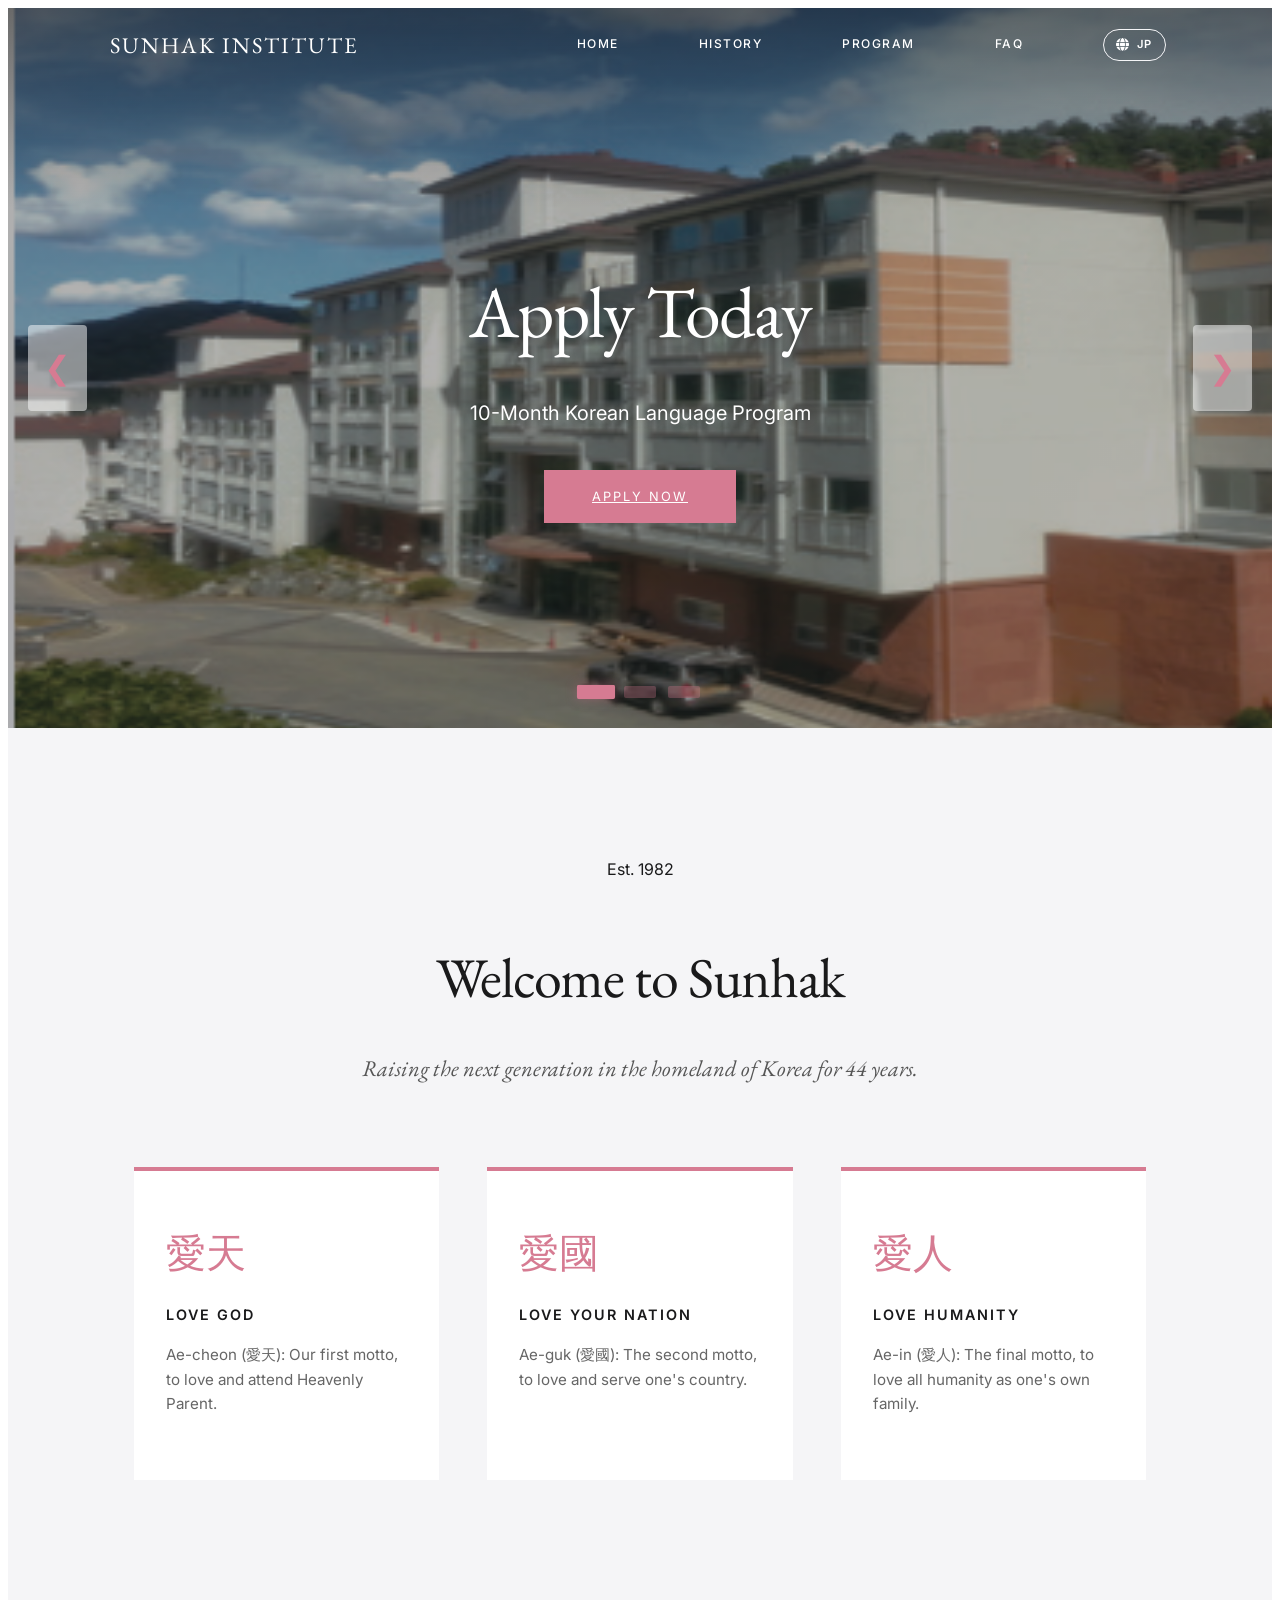
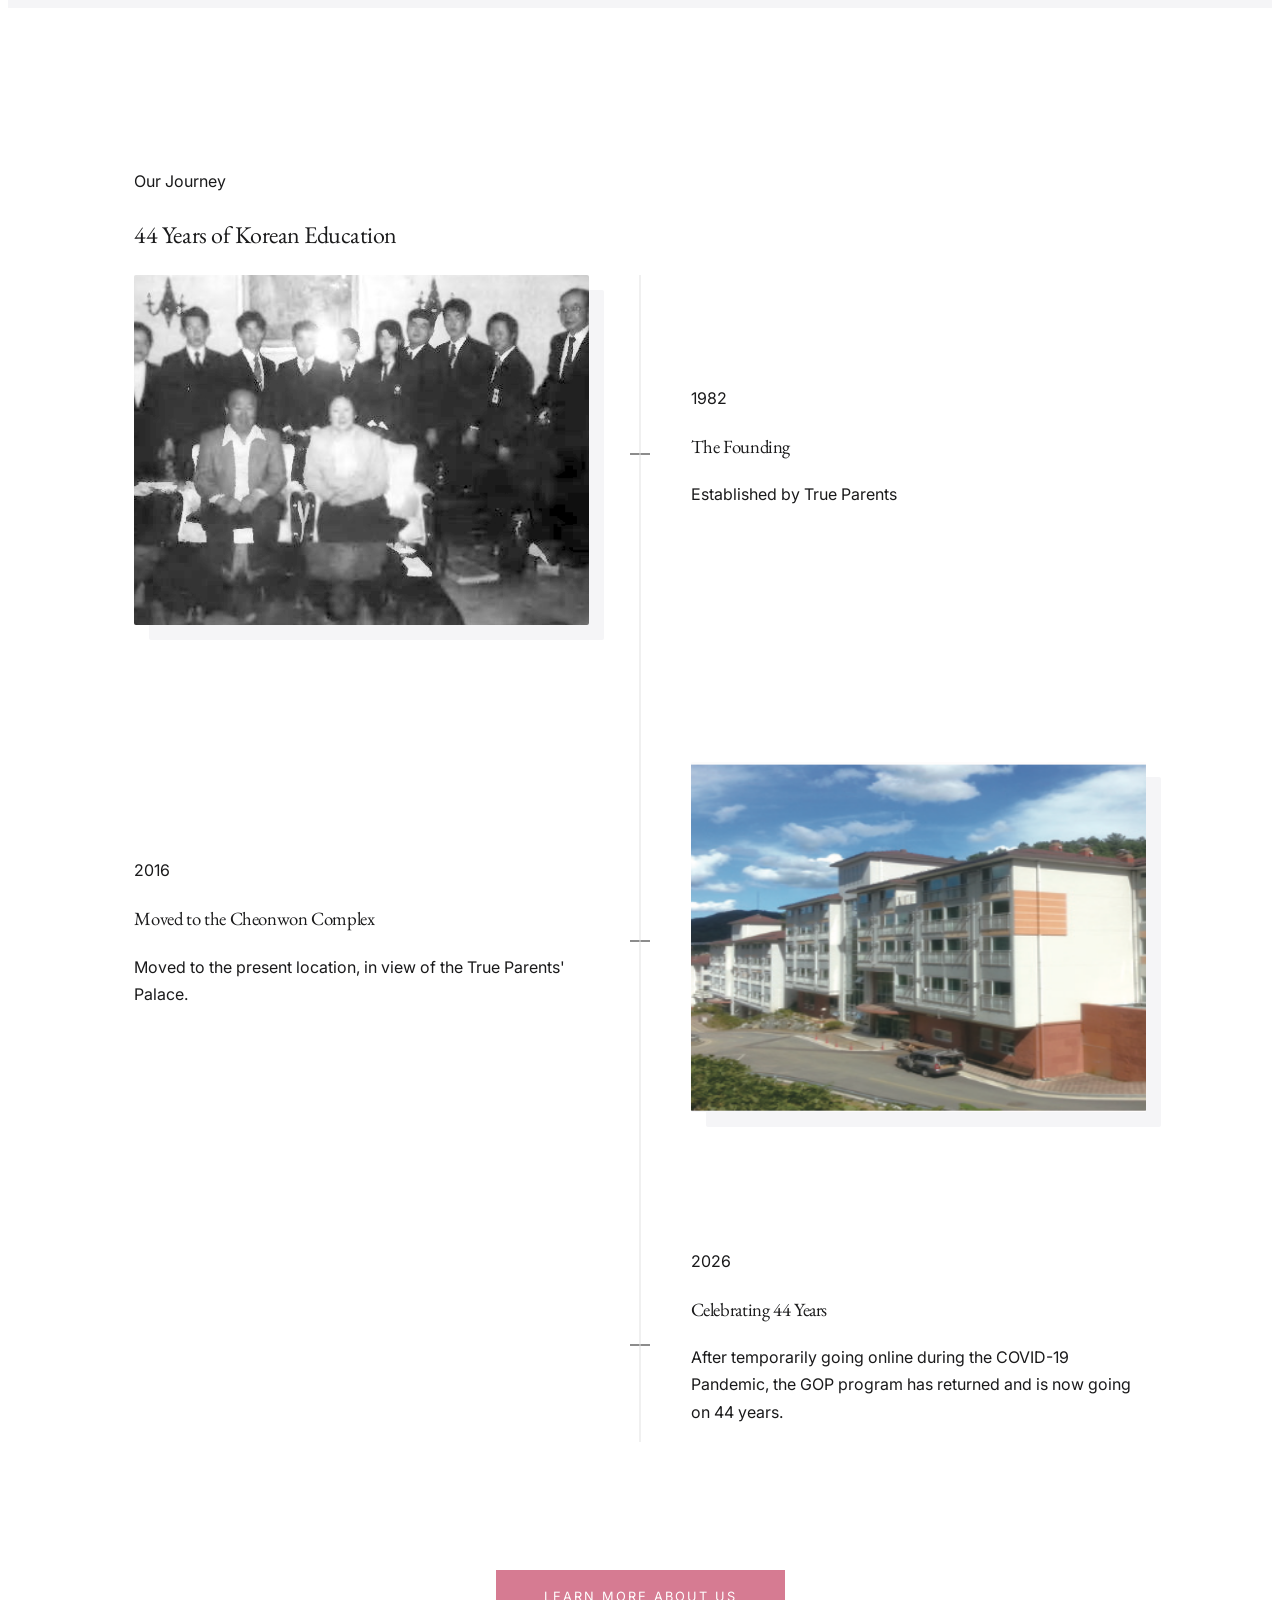
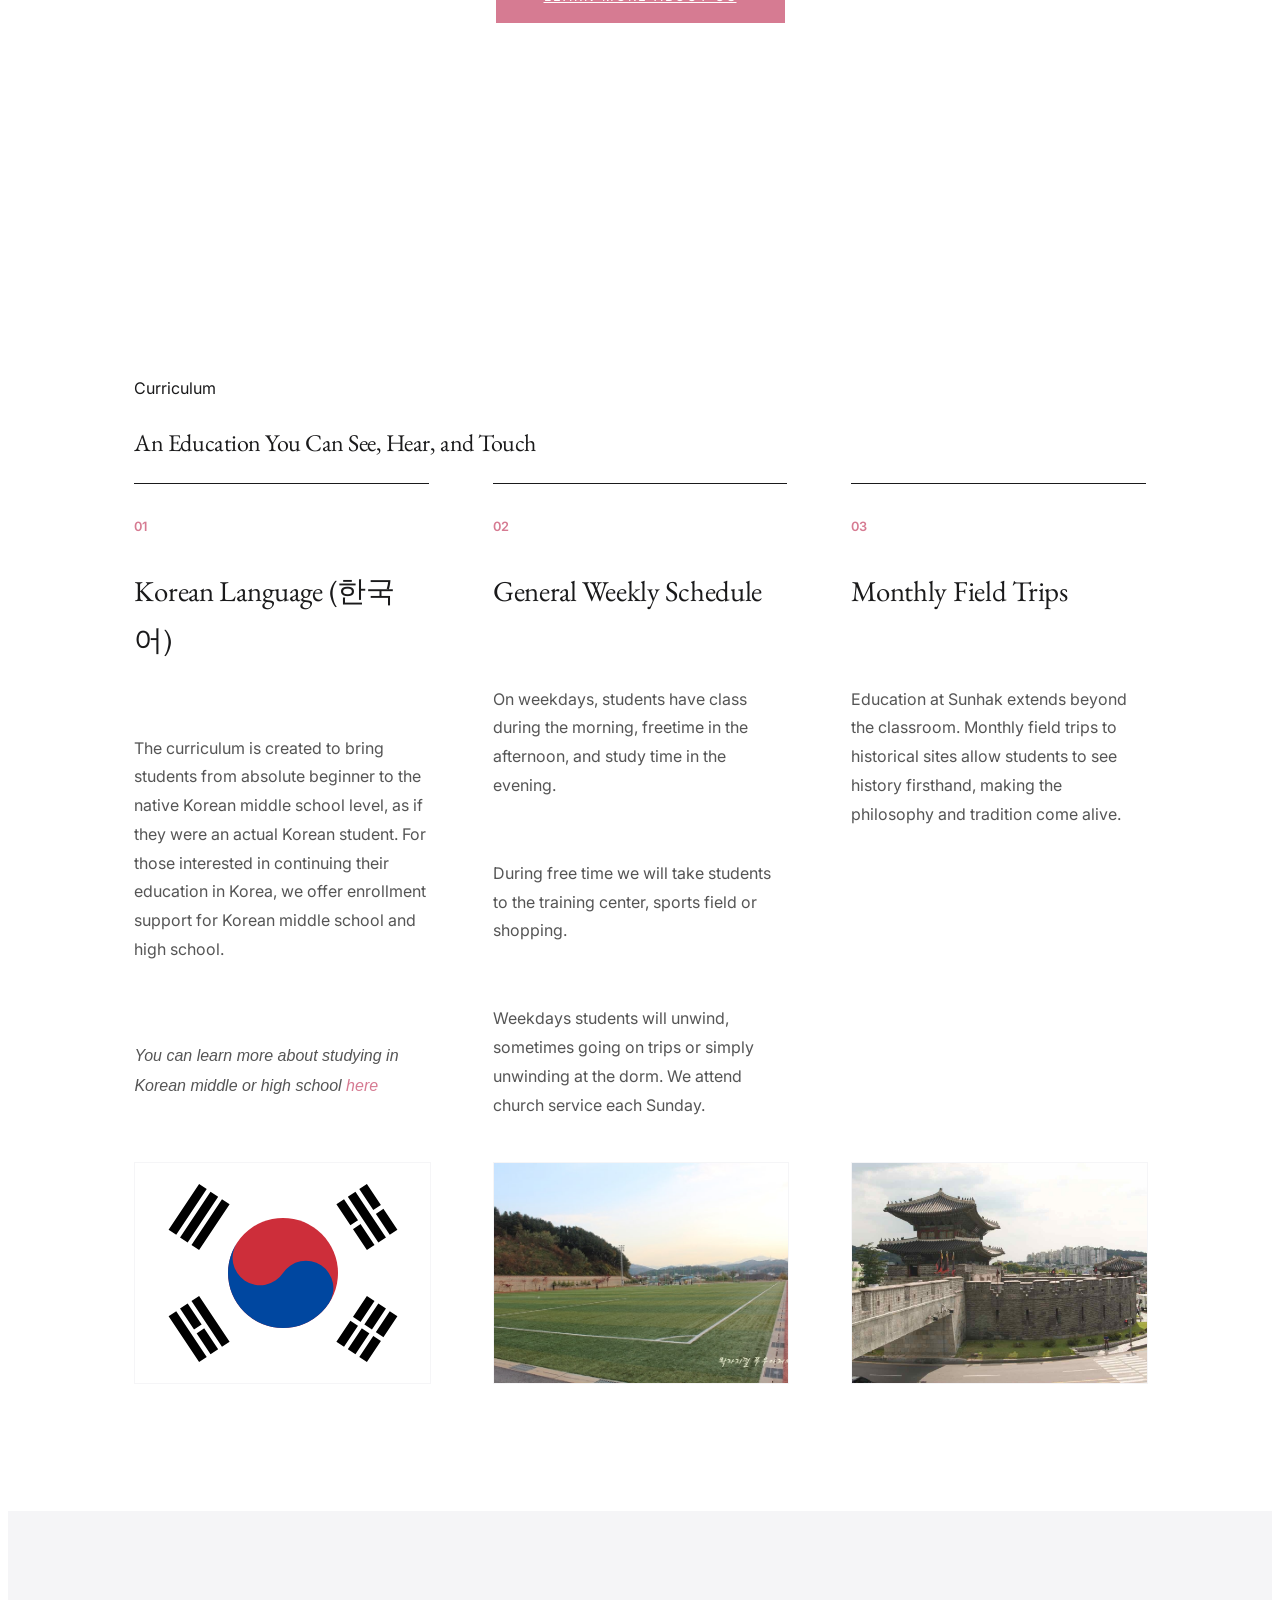
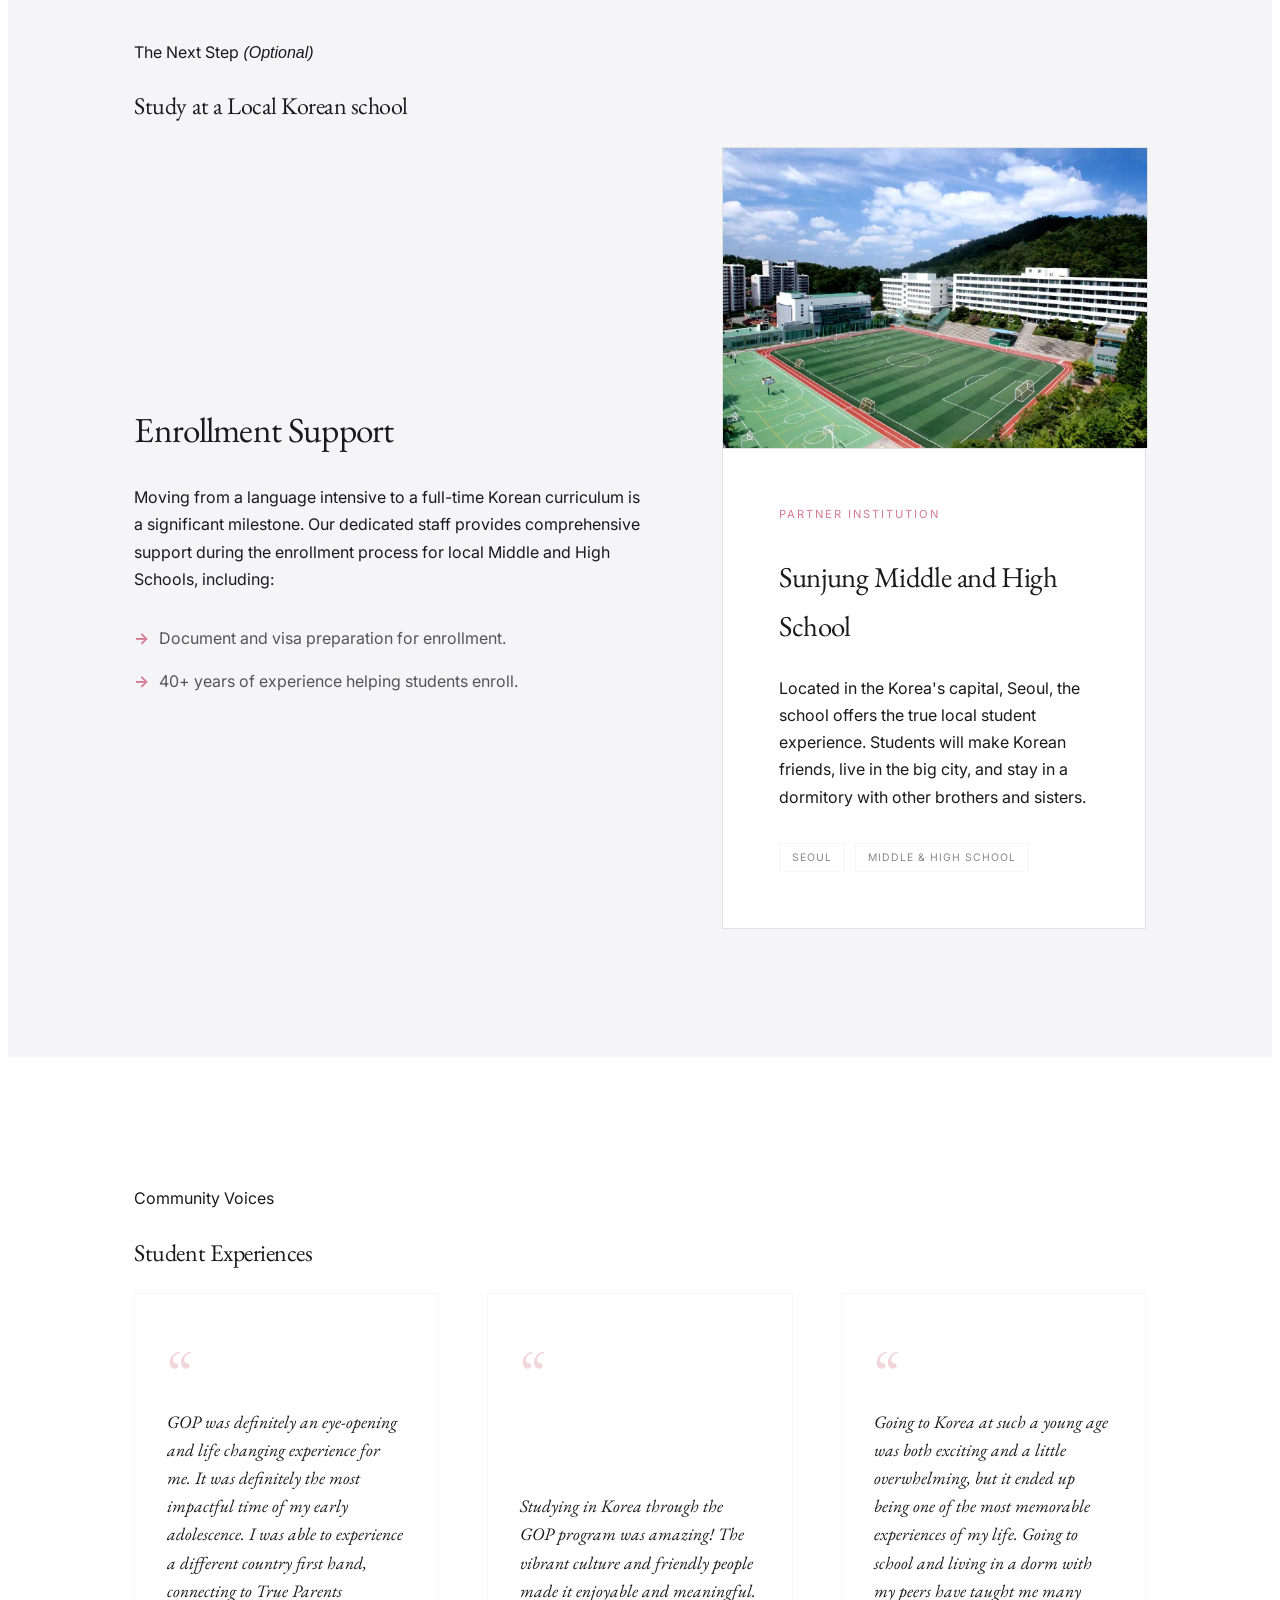
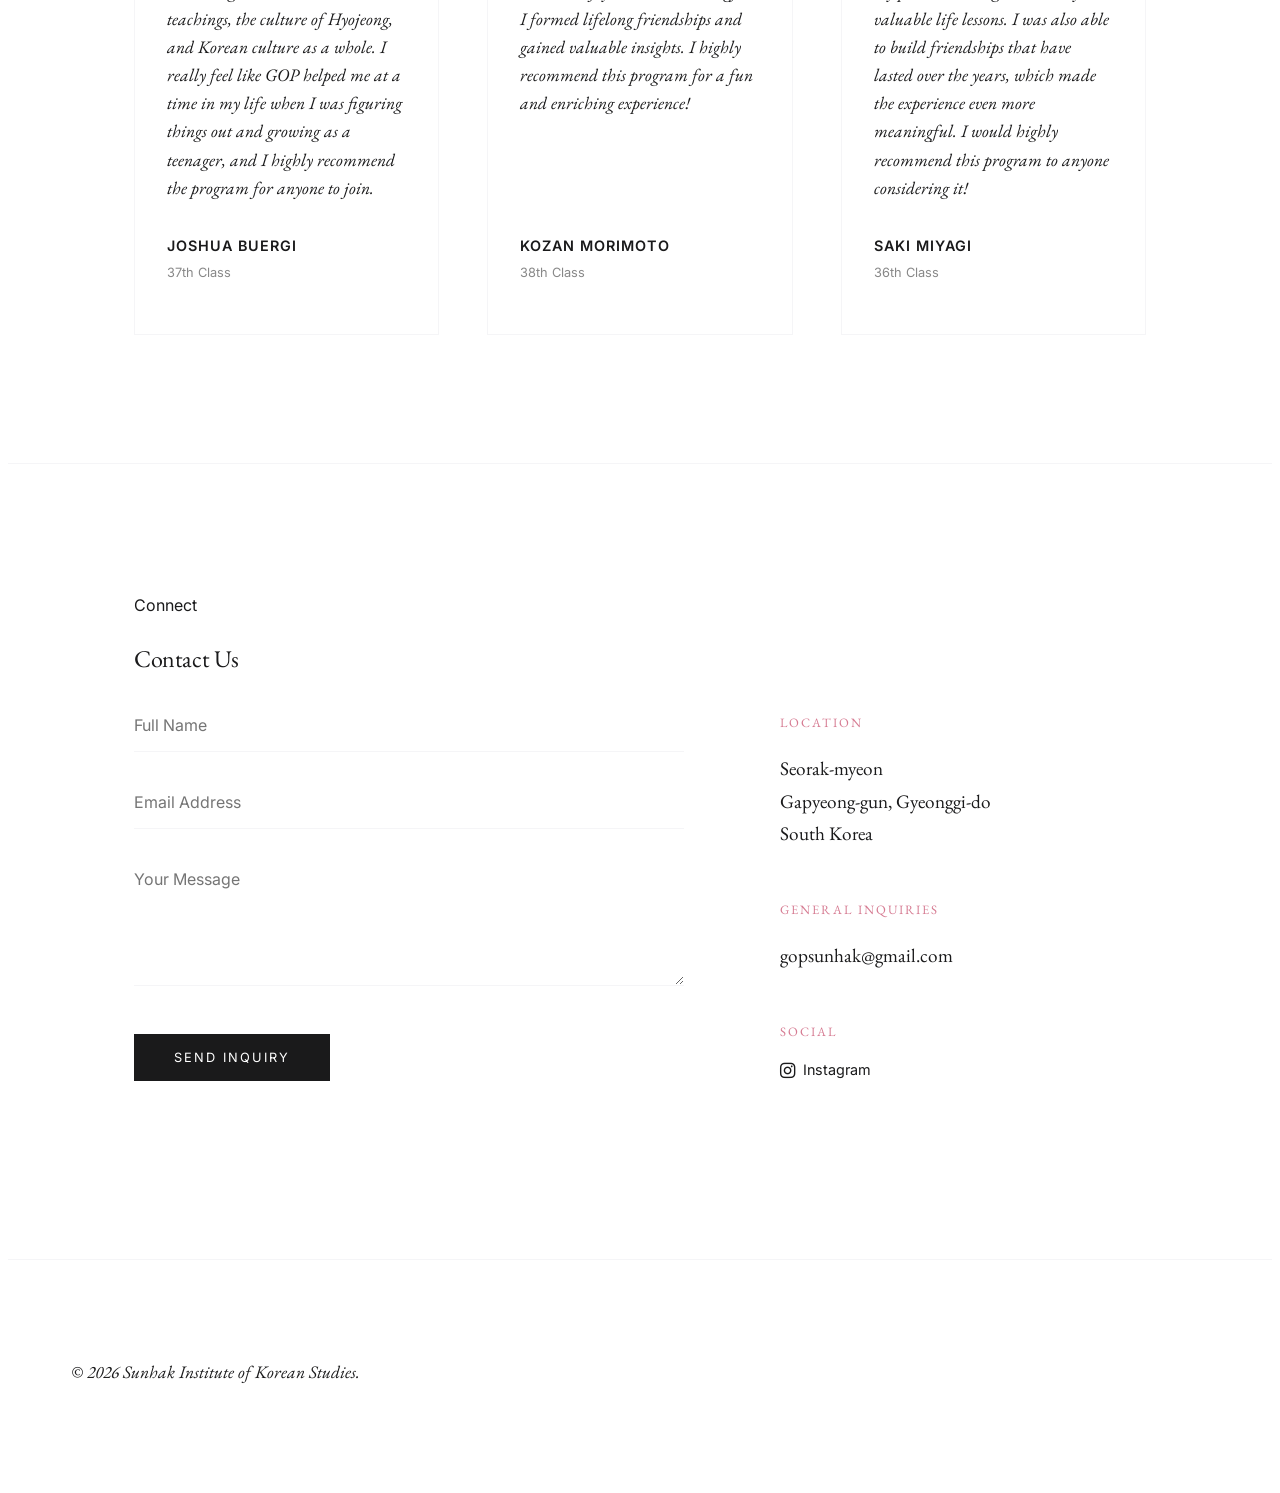
==== commit 73ea859e: "added formspree connectivity and thanks.html" ====
--- a/index.html
+++ b/index.html
@@ -259,7 +259,7 @@
 
     <div class="contact-container">
         <div class="contact-form-wrapper reveal">
-            <form action="#" class="contact-form">
+            <form action="https://formspree.io/f/mwvapjan" method="POST" class="contact-form">
                 <div class="form-group">
                     <input type="text" name="name" placeholder="Full Name" required>
                 </div>
@@ -270,6 +270,7 @@
                     <textarea name="message" rows="5" placeholder="Your Message" required></textarea>
                 </div>
                 <button type="submit" class="btn-submit">Send Inquiry</button>
+                <input type="hidden" name="_next" value="https://kozanm9316-spec.github.io/sunhak-website/thanks.html">
             </form>
         </div>
 
--- a/style.css
+++ b/style.css
@@ -80,6 +80,10 @@
     font-weight: 500;
     color: #FFFFFF; /* White links to look good over hero images */
     transition: color 0.3s ease;
+}
+
+.mobile-nav-toggle {
+    display: none;
 }
 
 
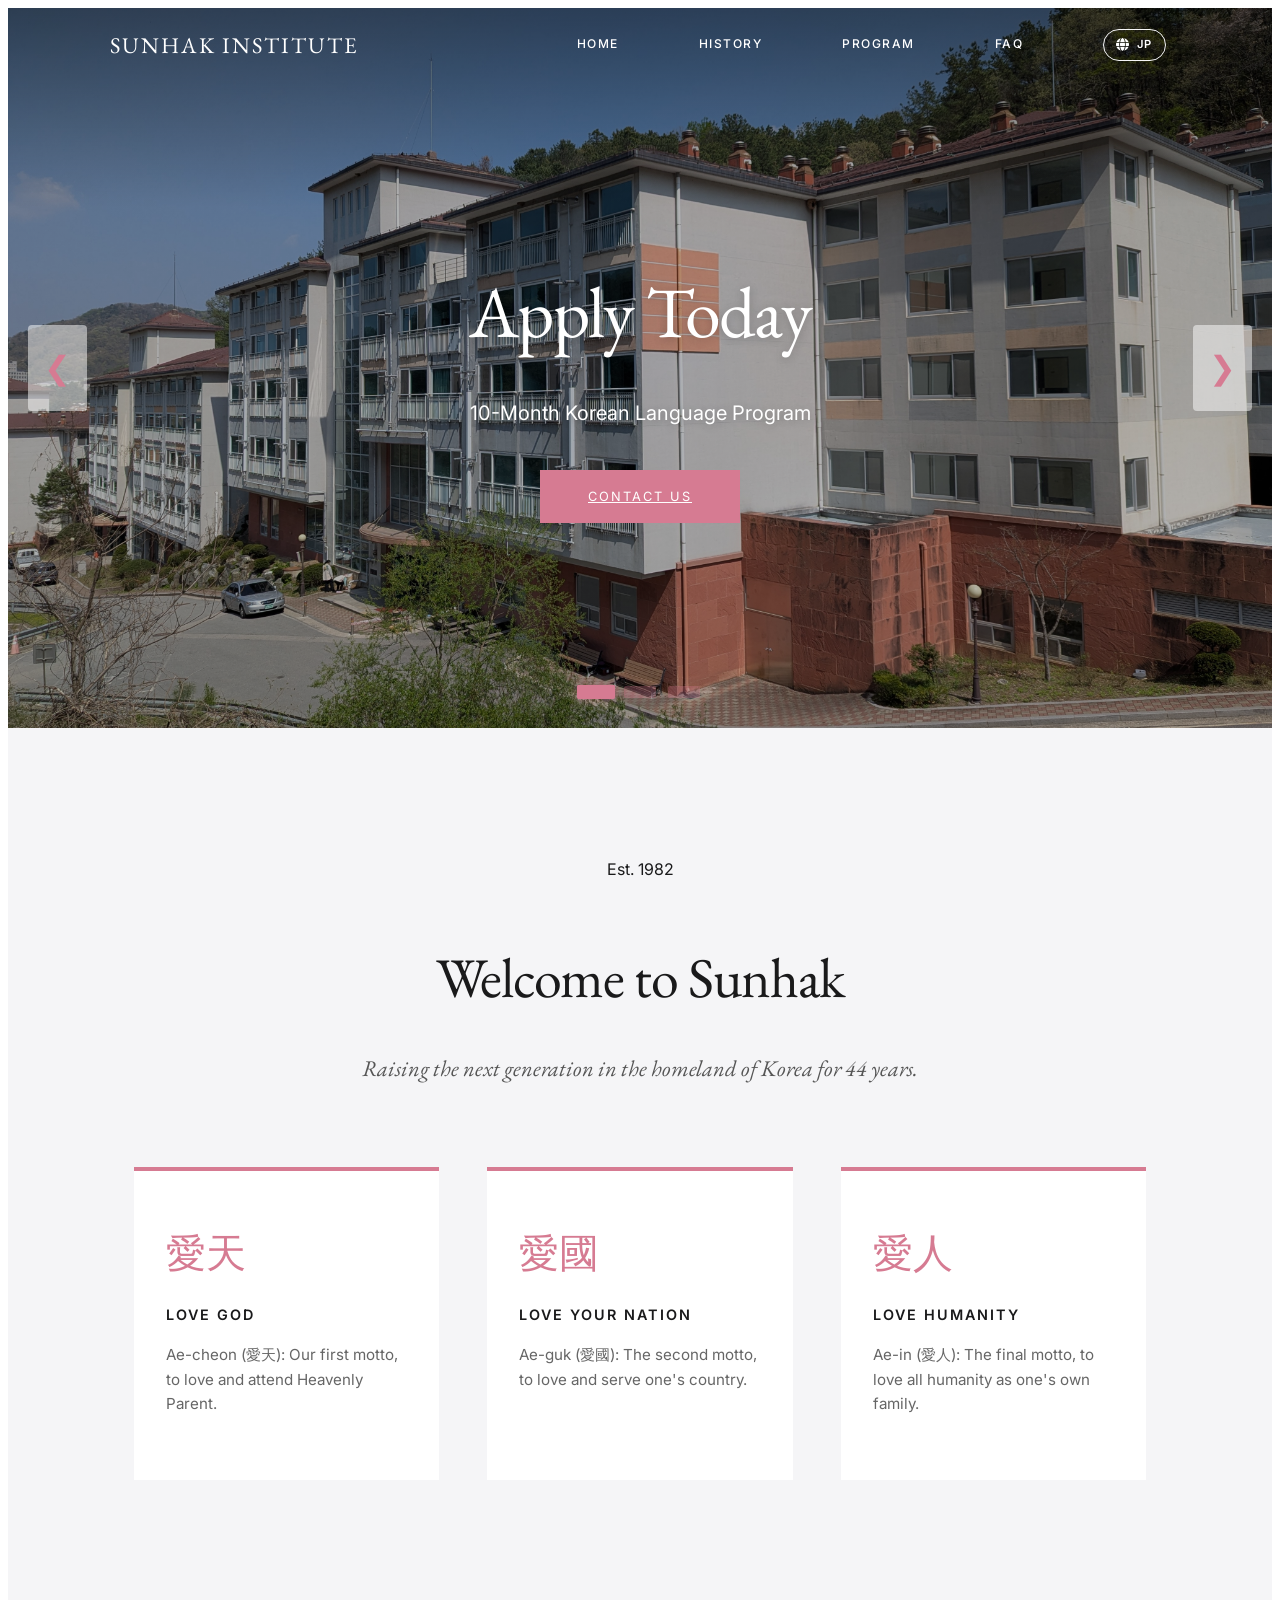
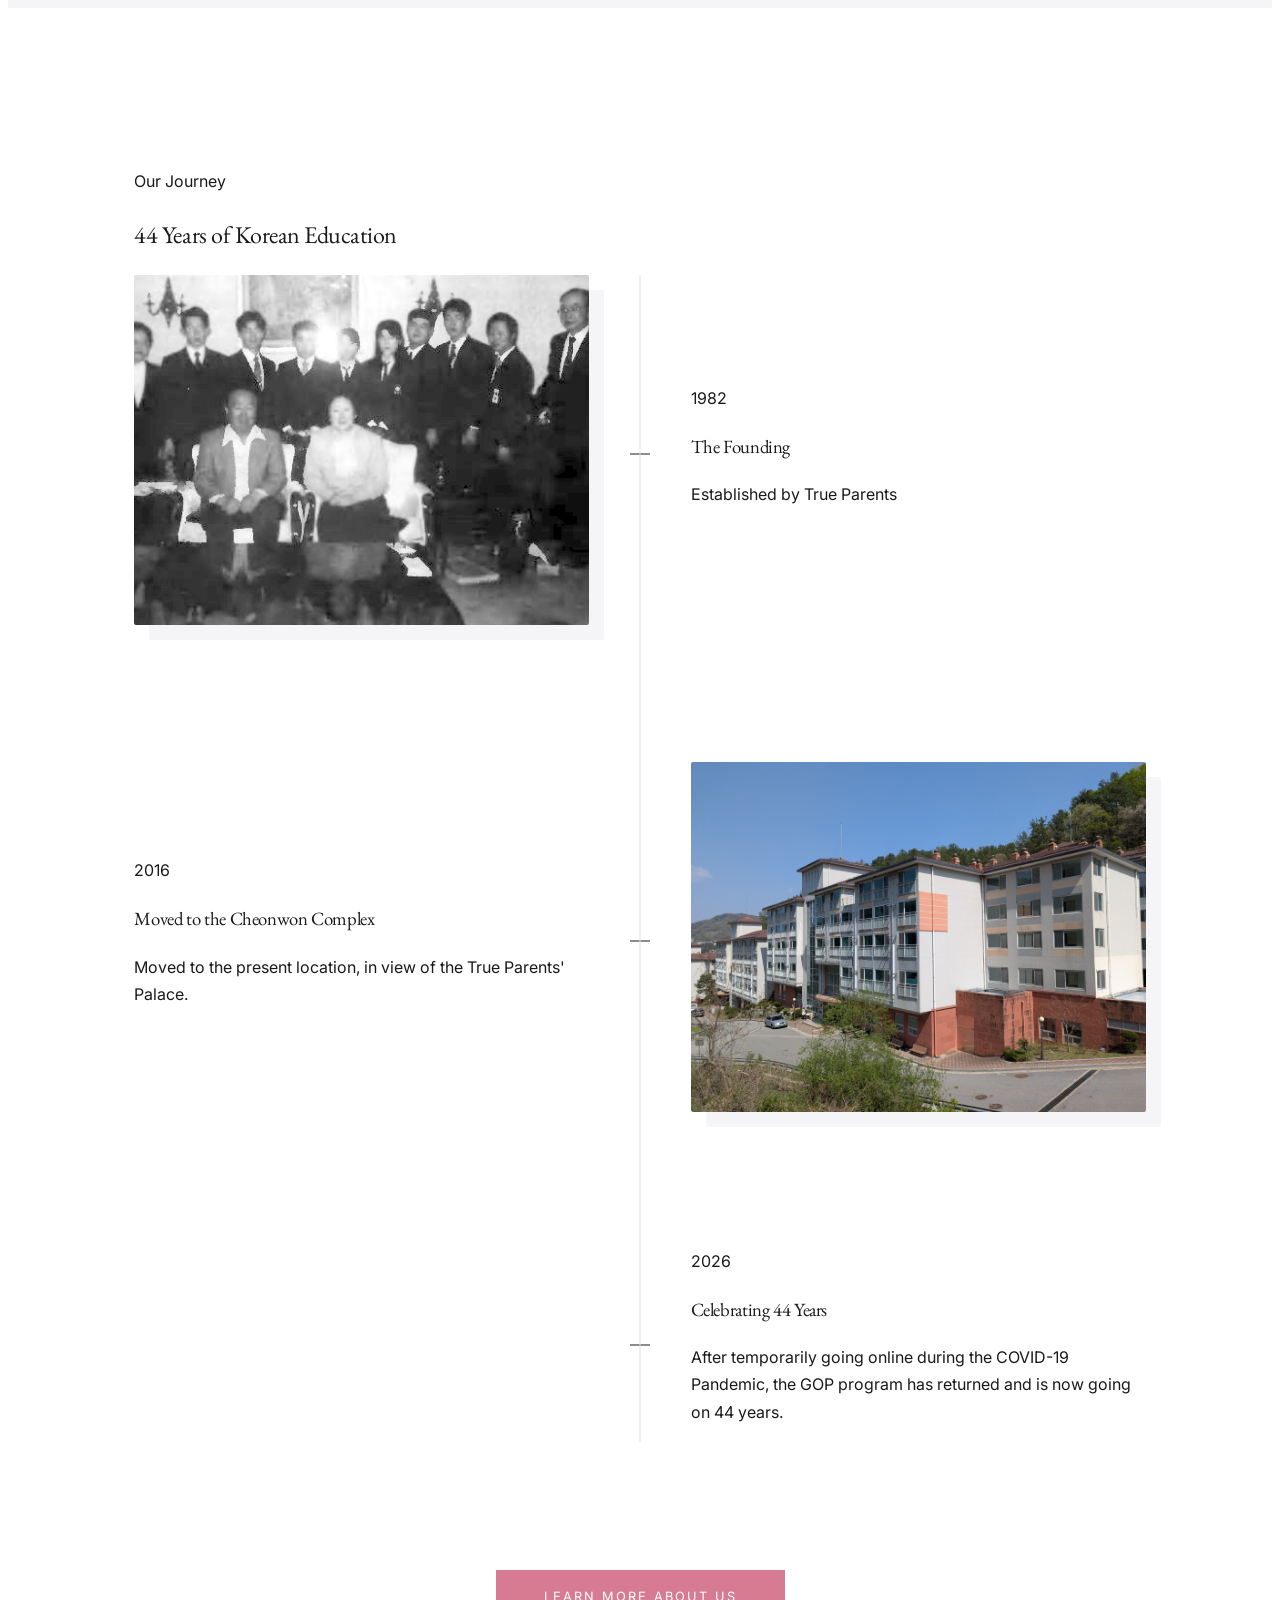
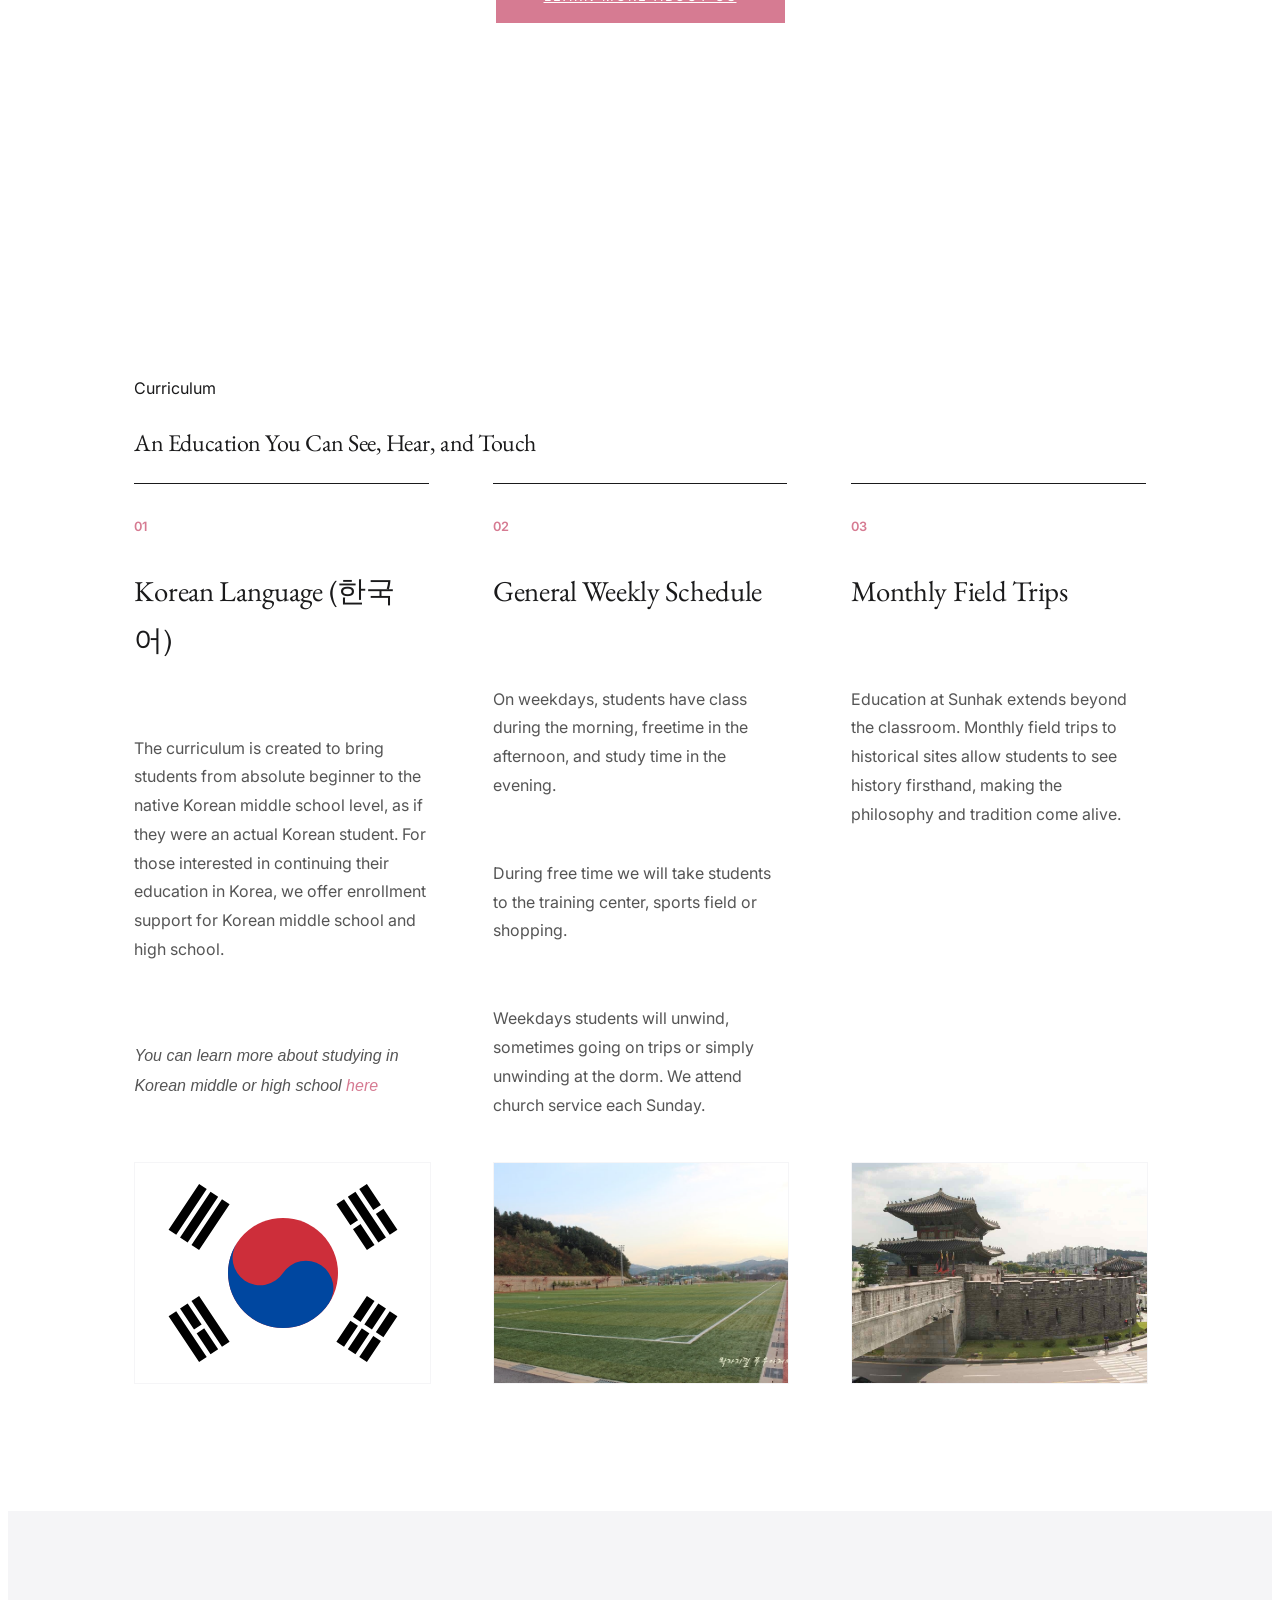
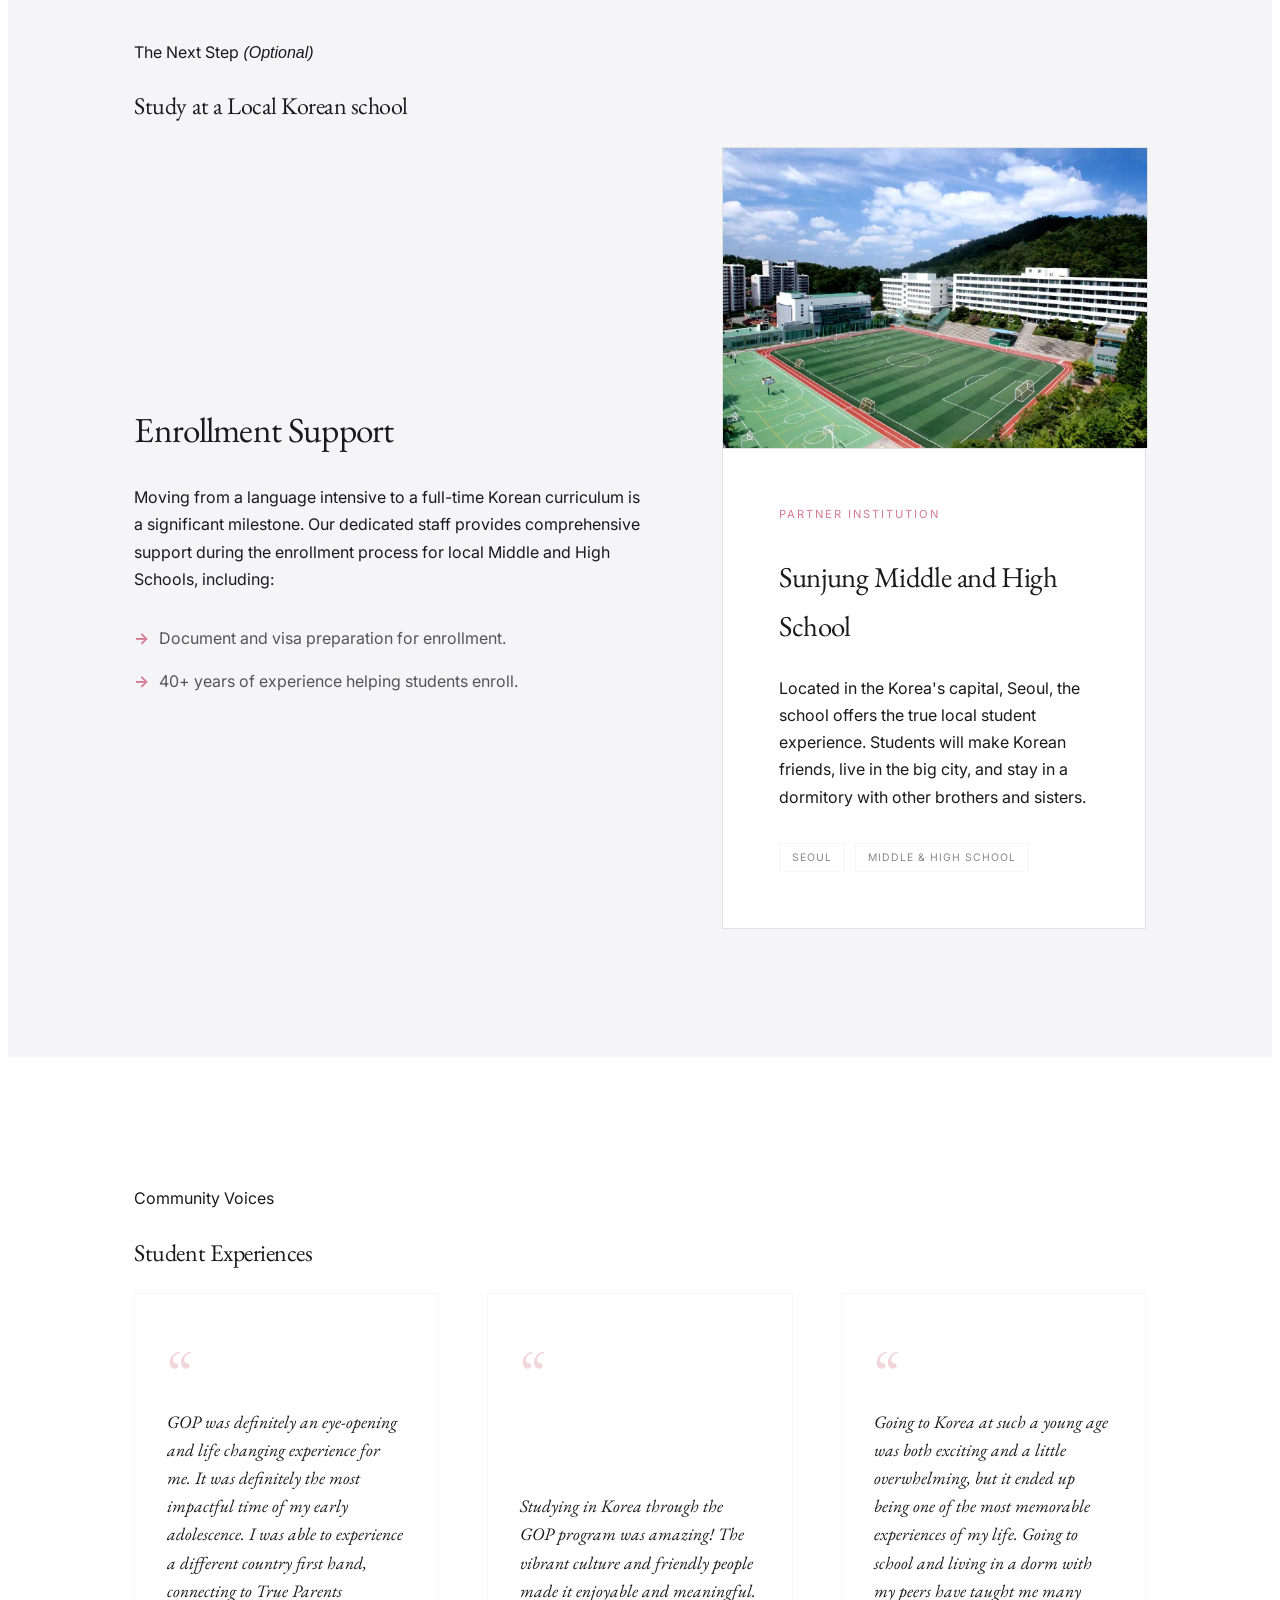
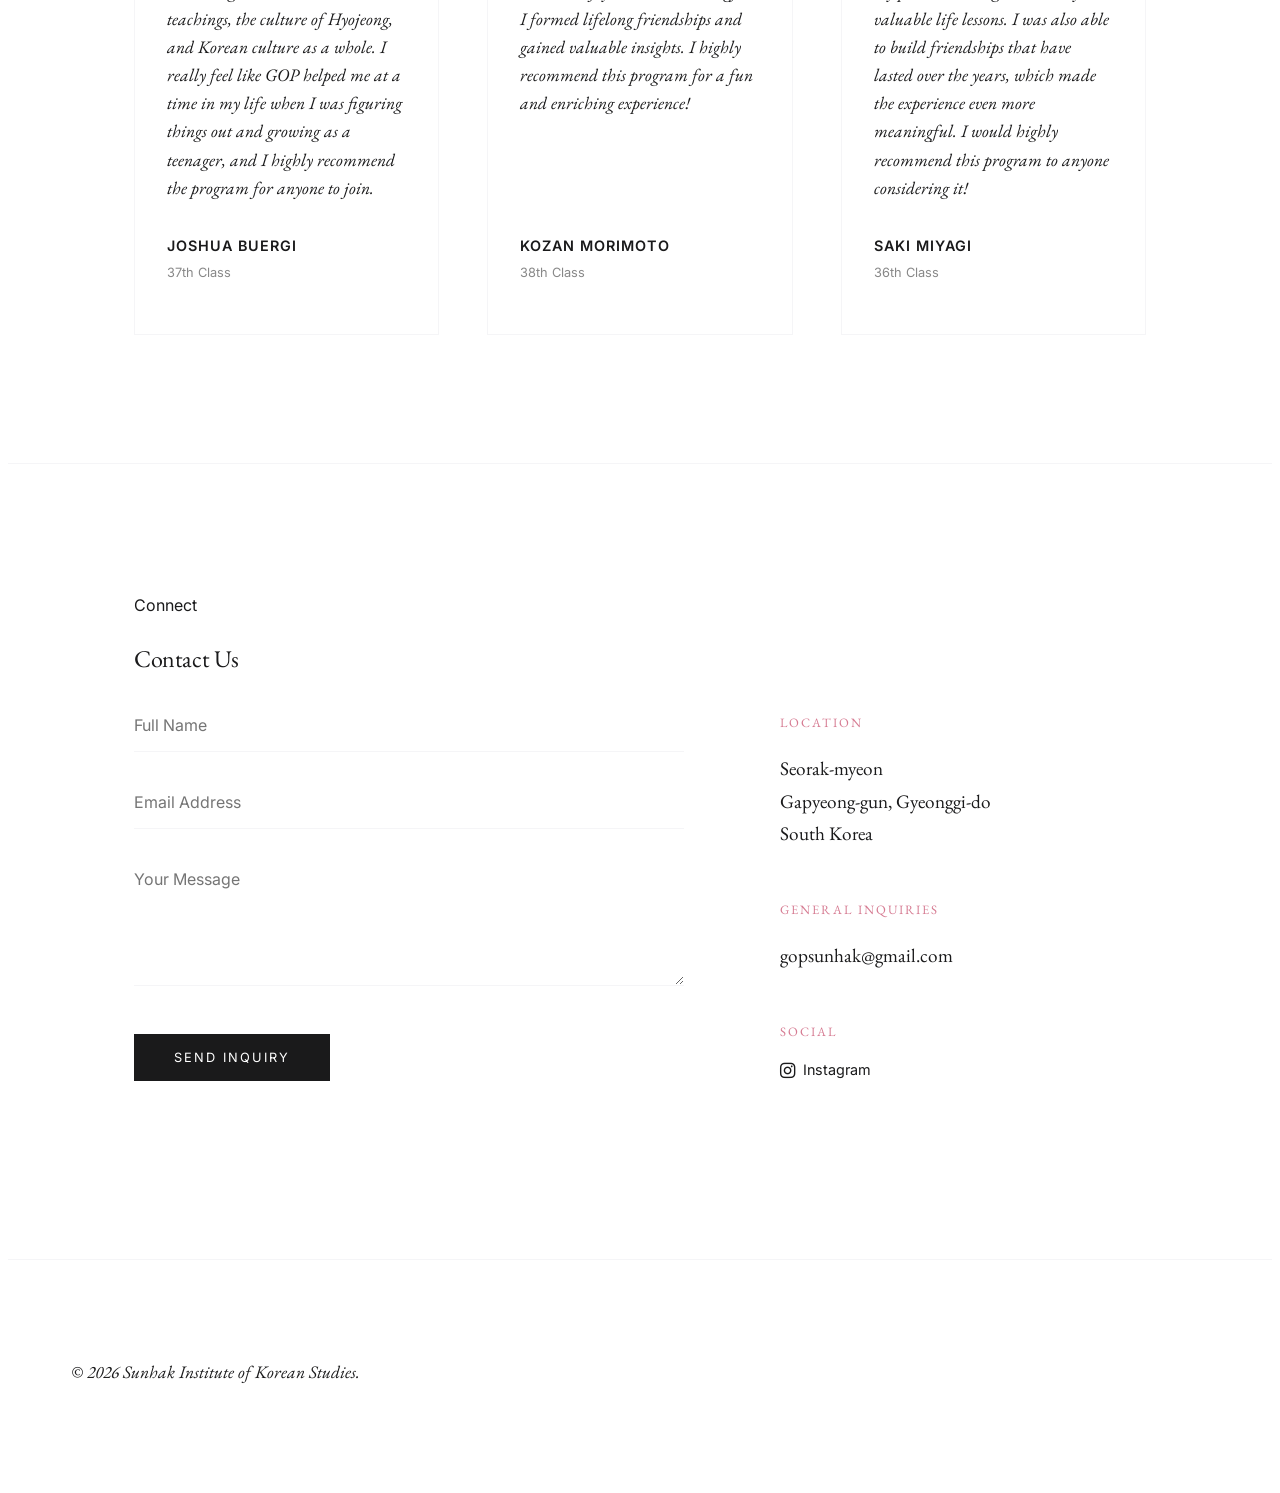
==== commit 51c02561: "changed photos" ====
--- a/index.html
+++ b/index.html
@@ -33,7 +33,7 @@
             <div class="hero-content">
                 <h1>Apply Today</h1>
                 <p>10-Month Korean Language Program</p>
-                <a href="#" class="btn-primary">Apply Now</a>
+                <a href="#contact" class="btn-primary">Contact Us</a>
             </div>
         </div>
 
@@ -41,14 +41,14 @@
             <div class="hero-content">
                 <h1>Celebrating 44 Years</h1>
                 <p>Teaching the next generation Korean since 1982.</p>
-                <a href="#" class="btn-primary">About Us</a>
+                <a href="#welcome" class="btn-primary">About Us</a>
             </div>
         </div>
 
         <div class="slide slide-3">
             <div class="hero-content">
                 <h1>Fostering Bilingual Leaders</h1>
-                <a href="#" class="btn-primary">Testimonials</a>
+                <a href="#testimonials" class="btn-primary">Testimonials</a>
             </div>
         </div>
     </div>
@@ -63,7 +63,7 @@
     </div>
 </section>
 
- <section class="welcome-section">
+ <section class="welcome-section" id="welcome">
     <div class="welcome-intro">
         <span class="sub-label">Est. 1982</span>
         <h2>Welcome to Sunhak</h2>
--- a/style.css
+++ b/style.css
@@ -263,12 +263,12 @@
 
 .slide-2 {
     background-image: linear-gradient(rgba(0,0,0,0.3), rgba(0,0,0,0.3)), 
-    url('/images/tparents\ gop.png');
+    url('/images/world-garden.jpg');
 }
 
 .slide-3 {
     background-image: linear-gradient(rgba(0,0,0,0.2), rgba(0,0,0,0.2)), 
-                      url('images/amy-smile.png');
+    url('images/classroom.jpg');
 }
 
 /* Optional: If 'contain' makes it too small, use a percentage */
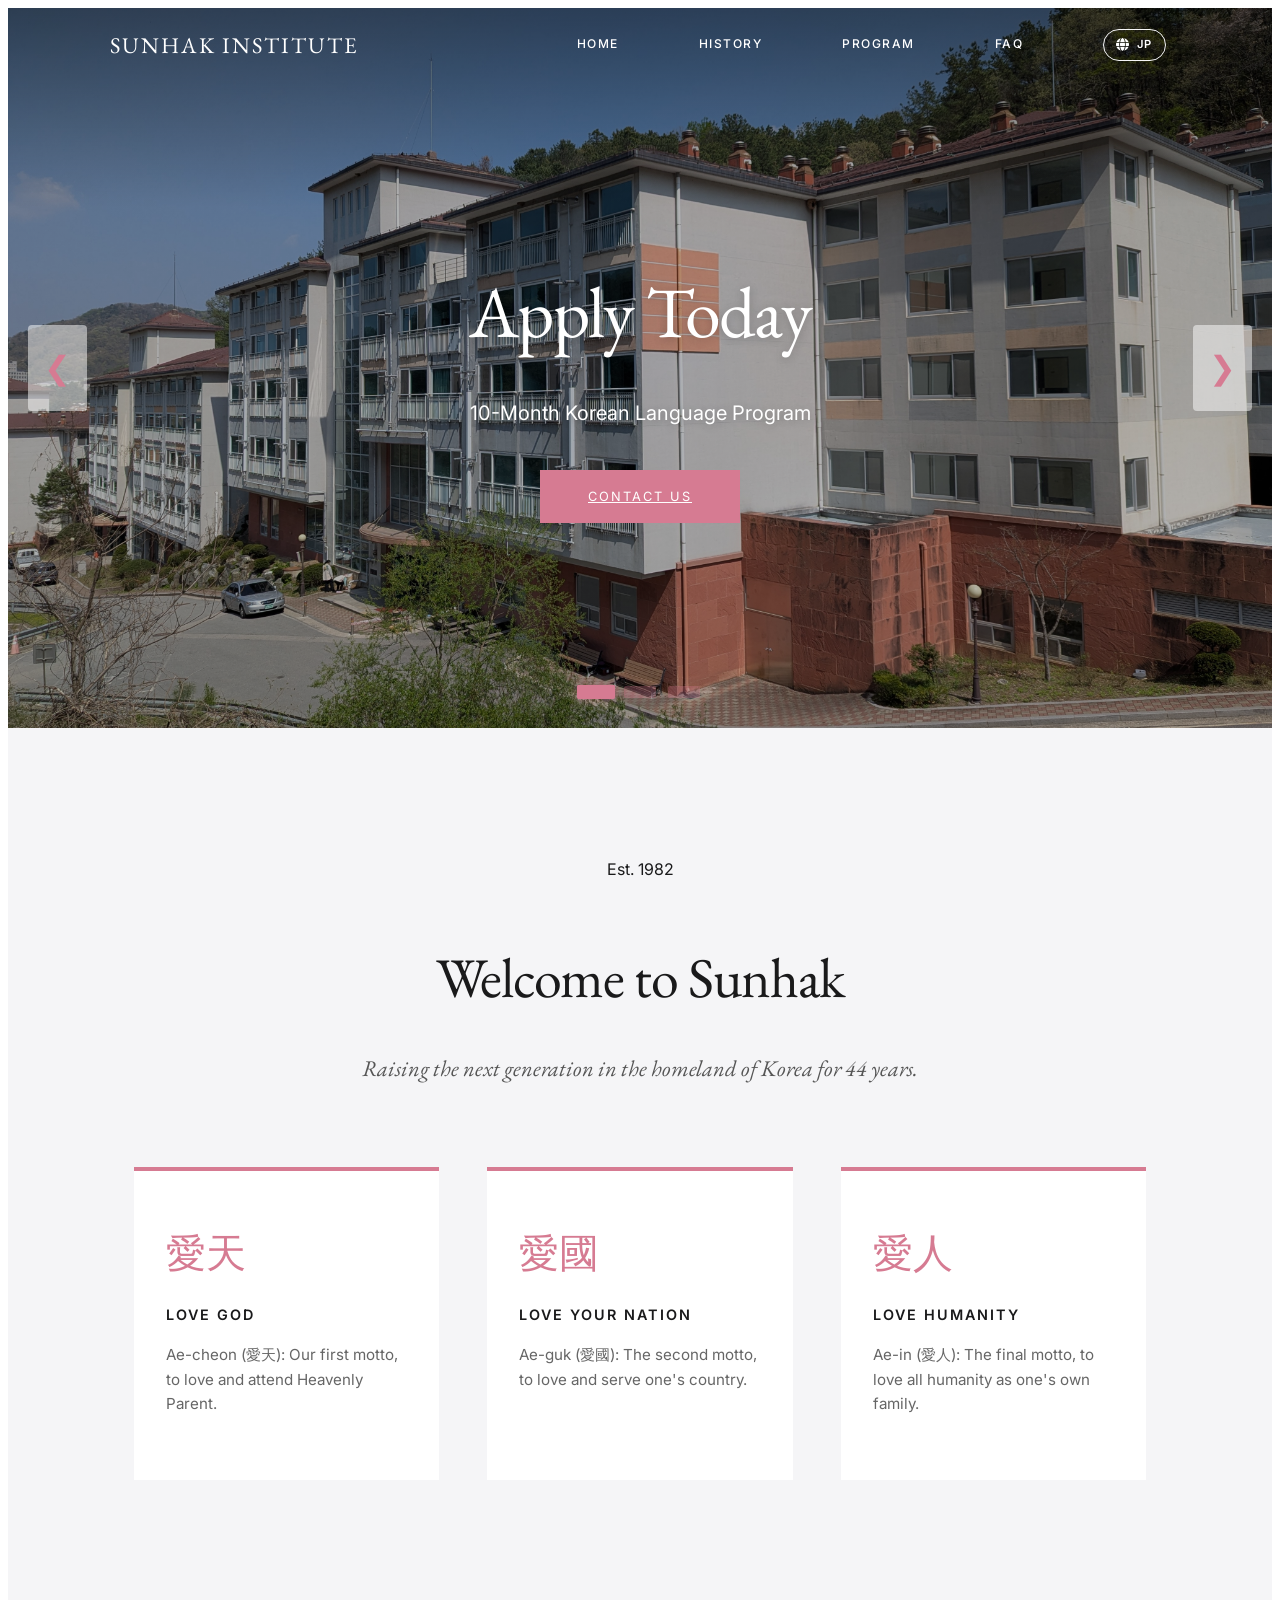
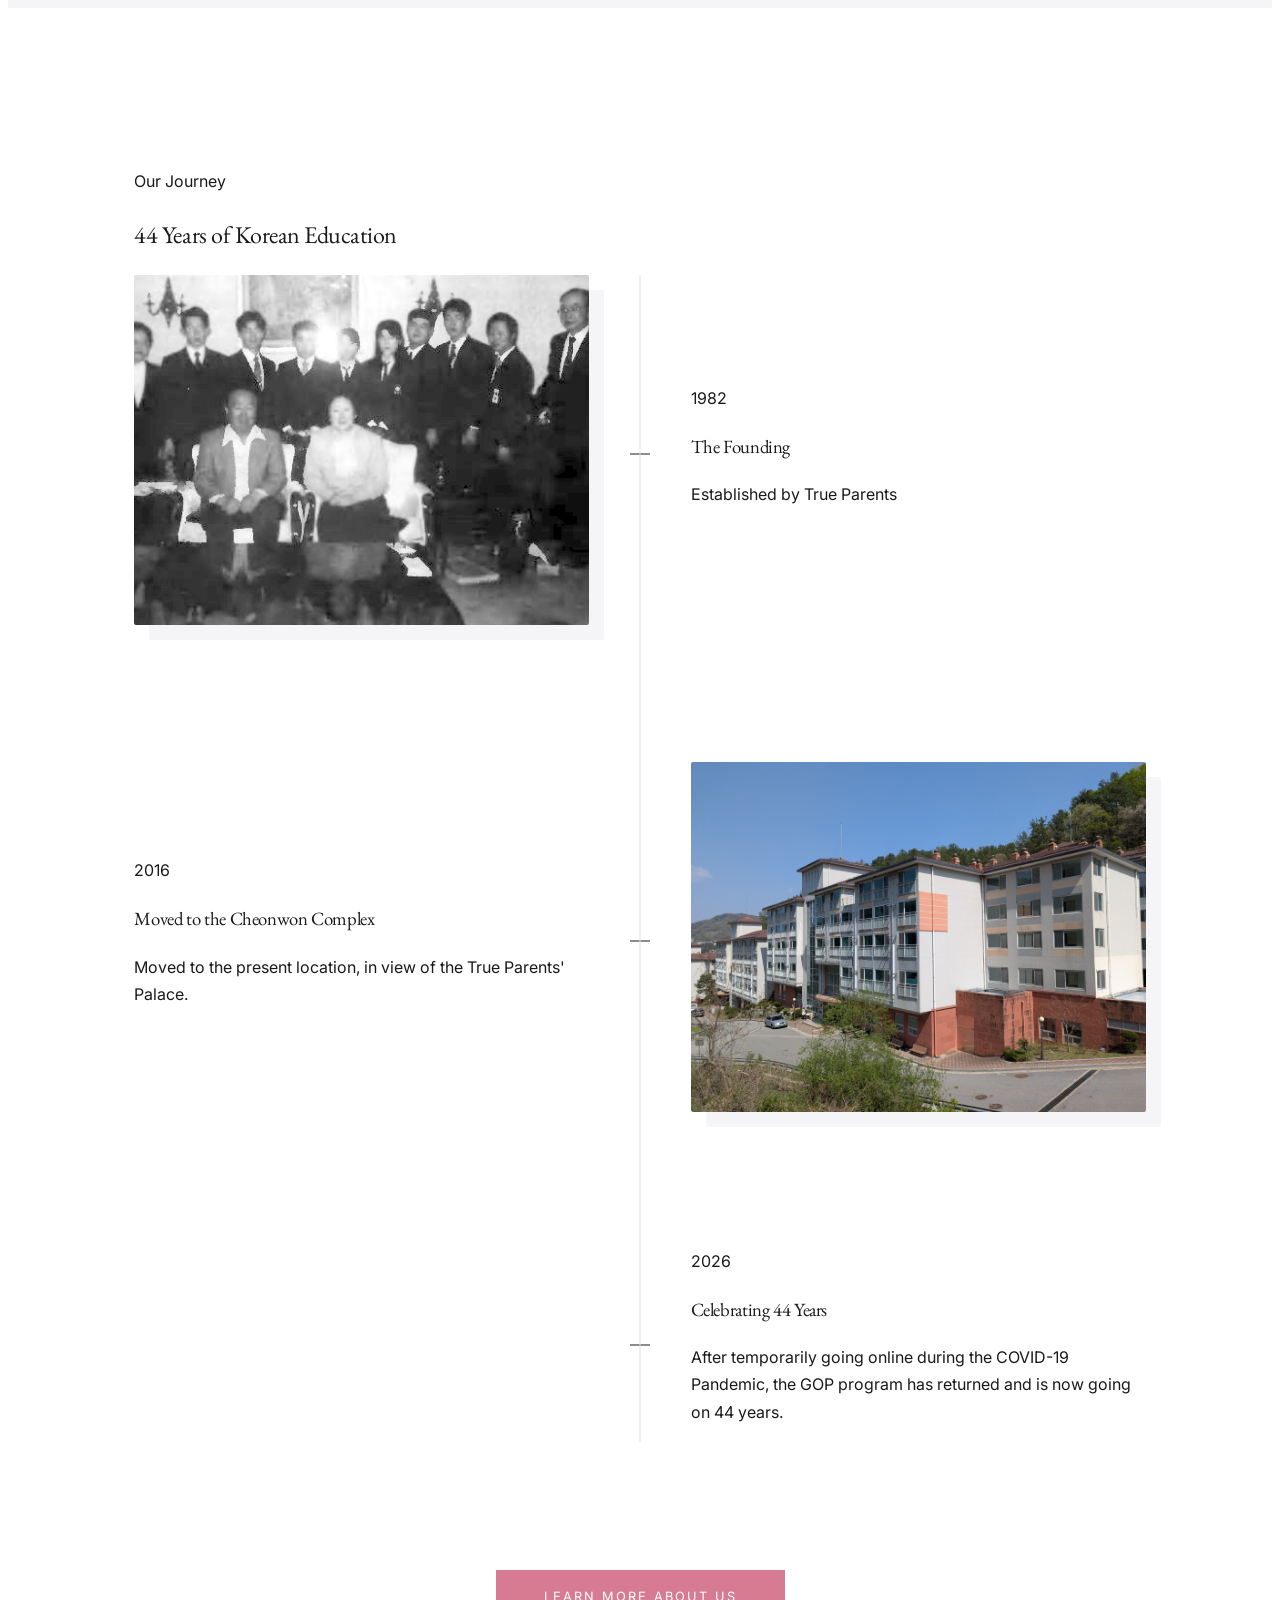
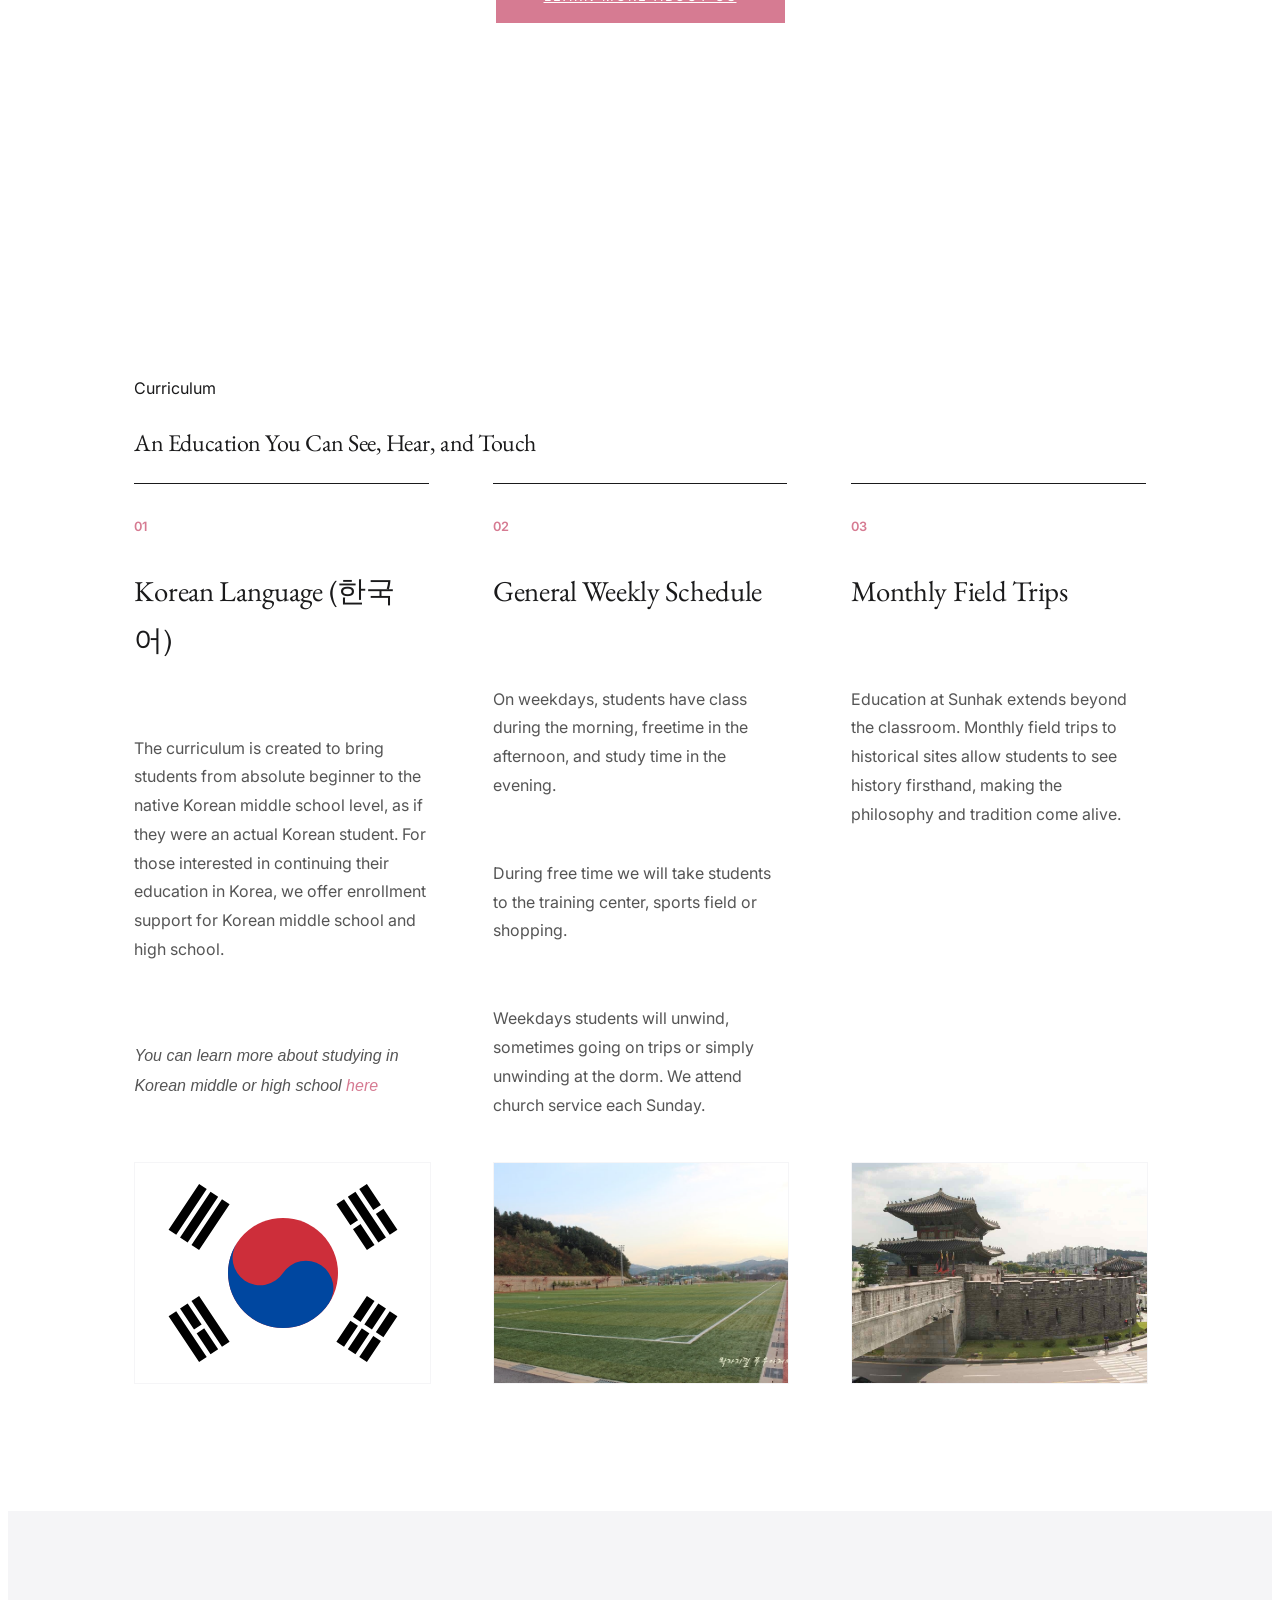
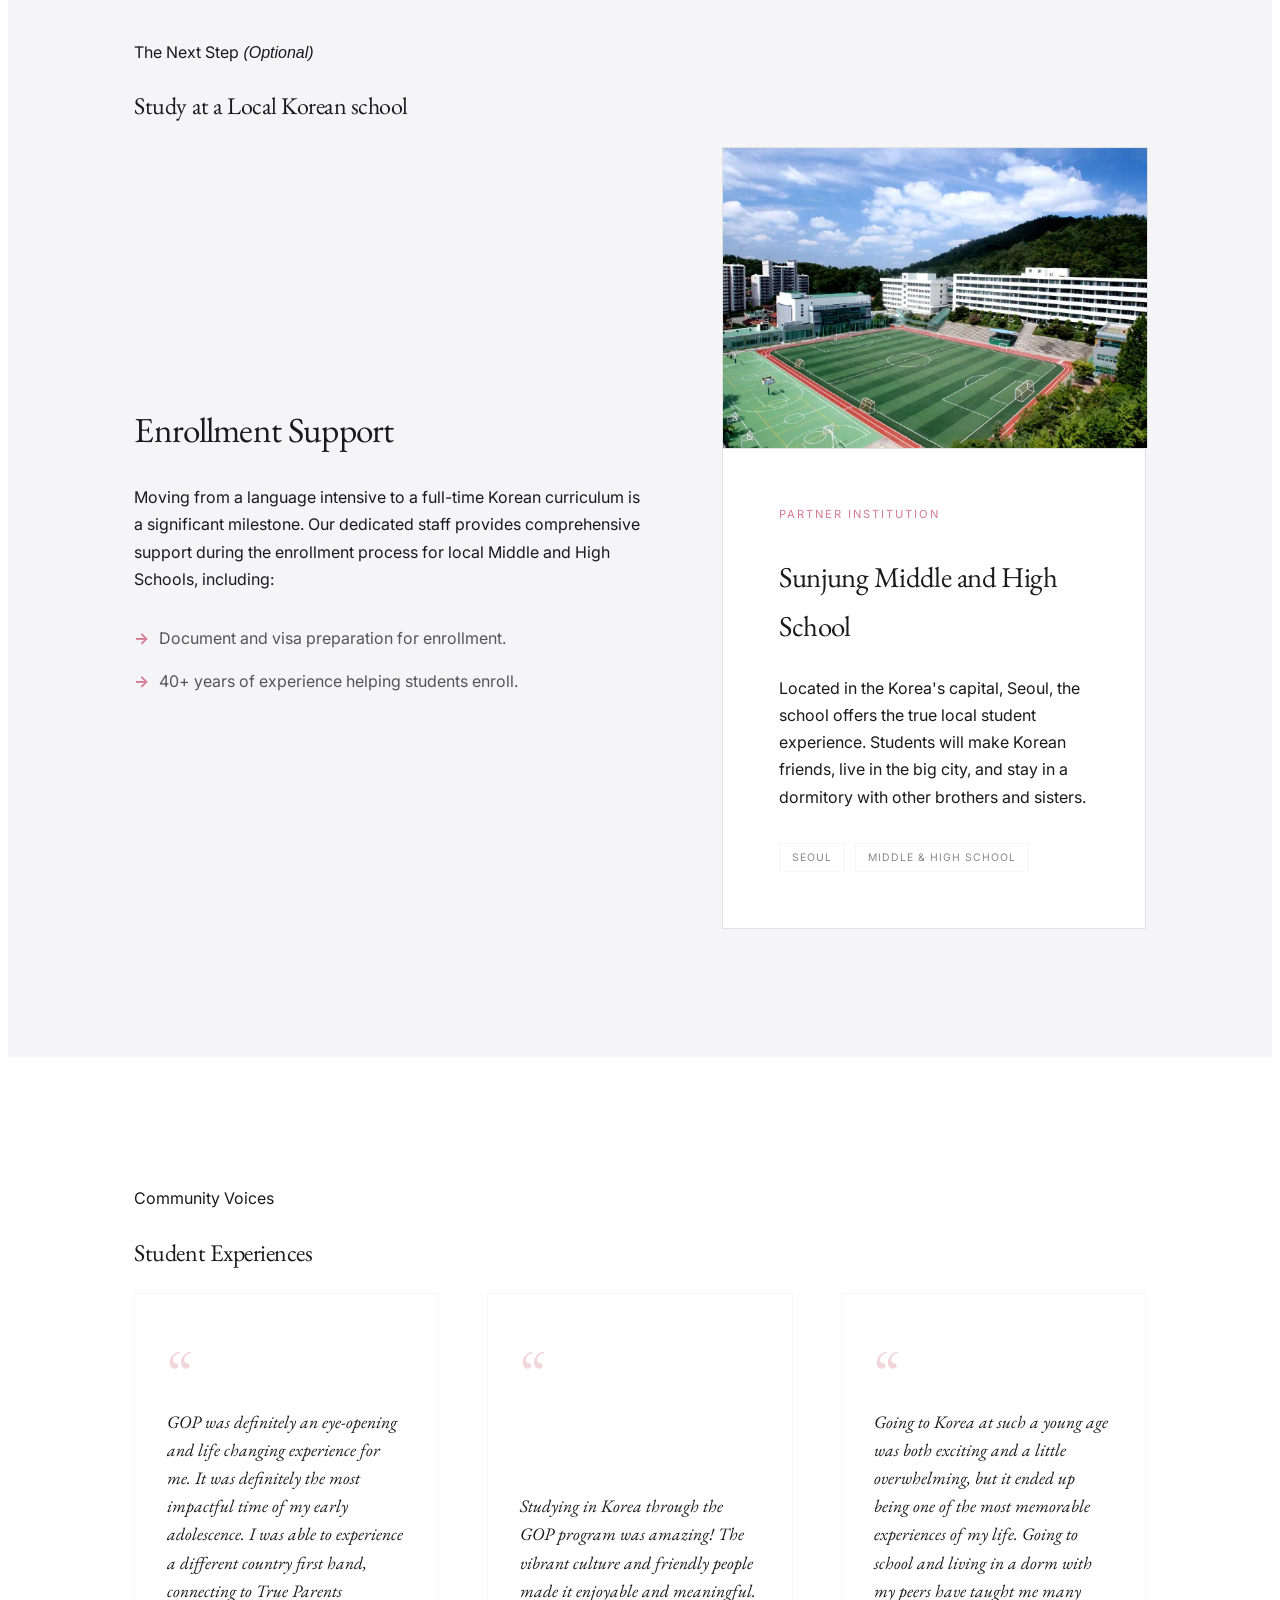
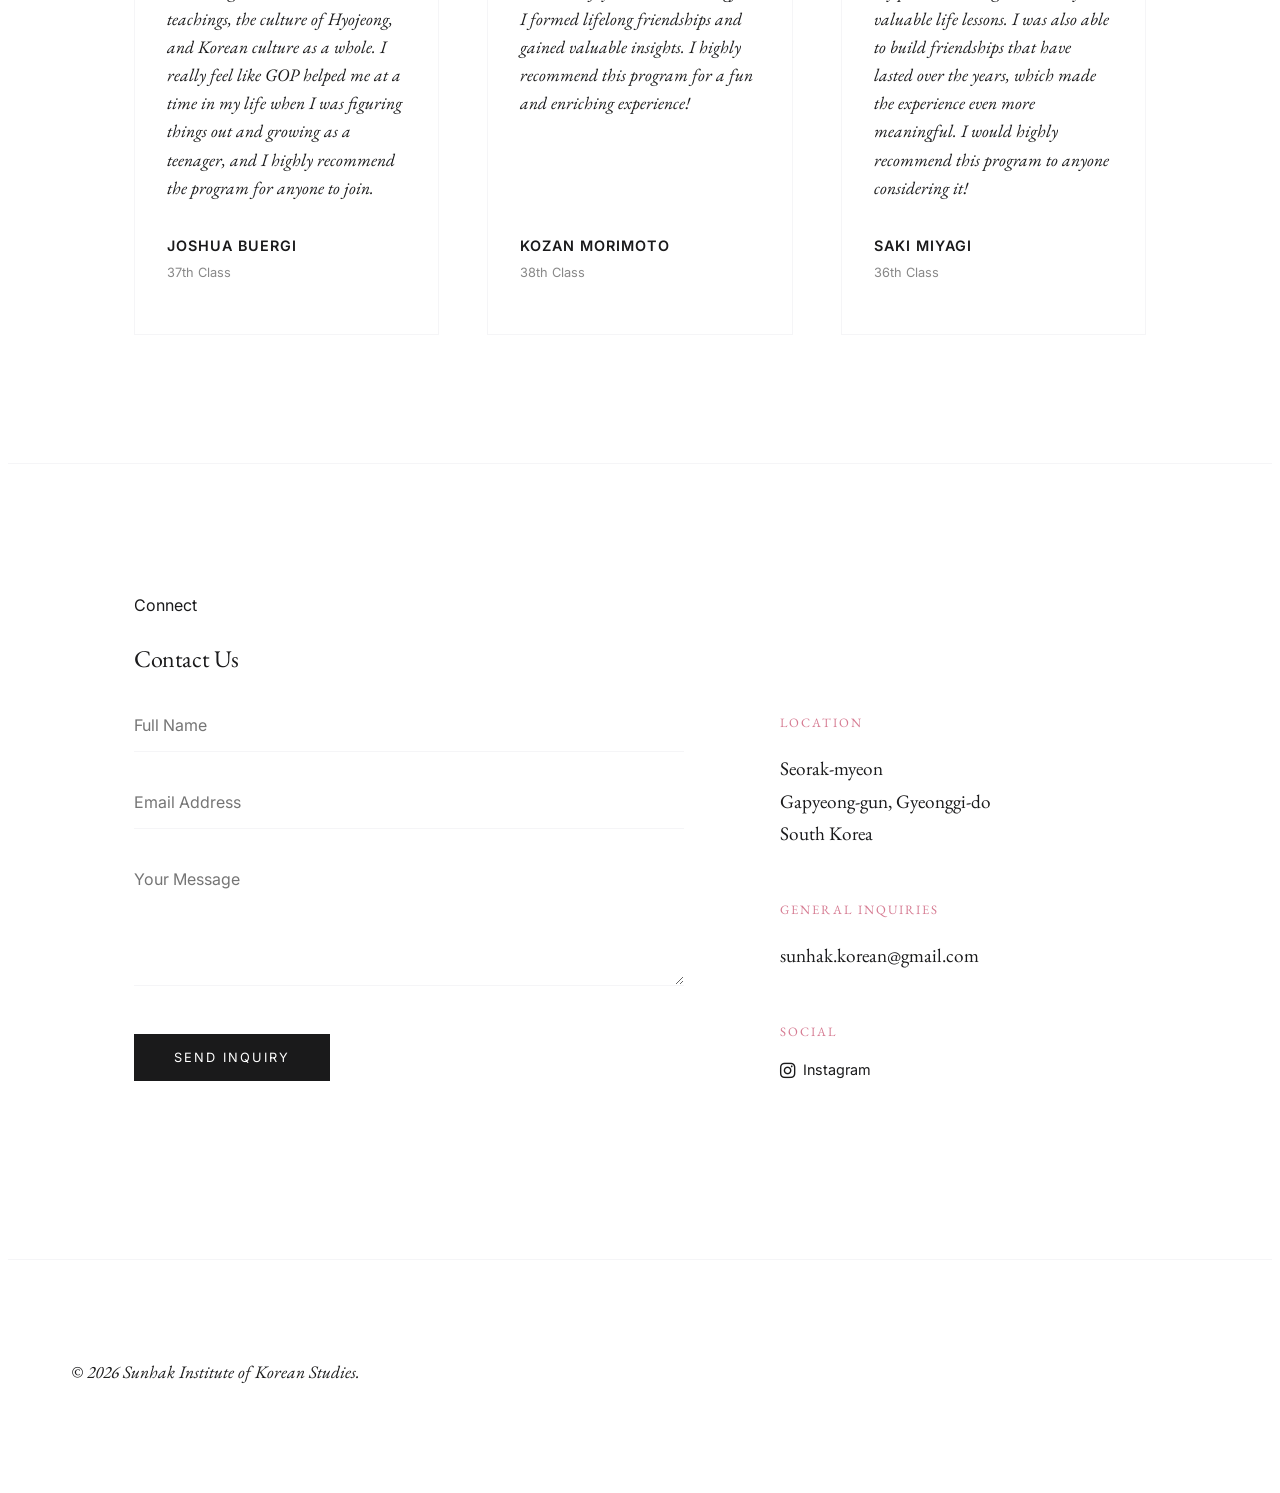
==== commit 83db8ada: "updated email" ====
--- a/index.html
+++ b/index.html
@@ -281,7 +281,7 @@
             </div>
             <div class="info-item">
                 <h3>General Inquiries</h3>
-                <p>gopsunhak@gmail.com</p>
+                <p>sunhak.korean@gmail.com</p>
             </div>
             <div class="info-item">
                 <h3>Social</h3>
